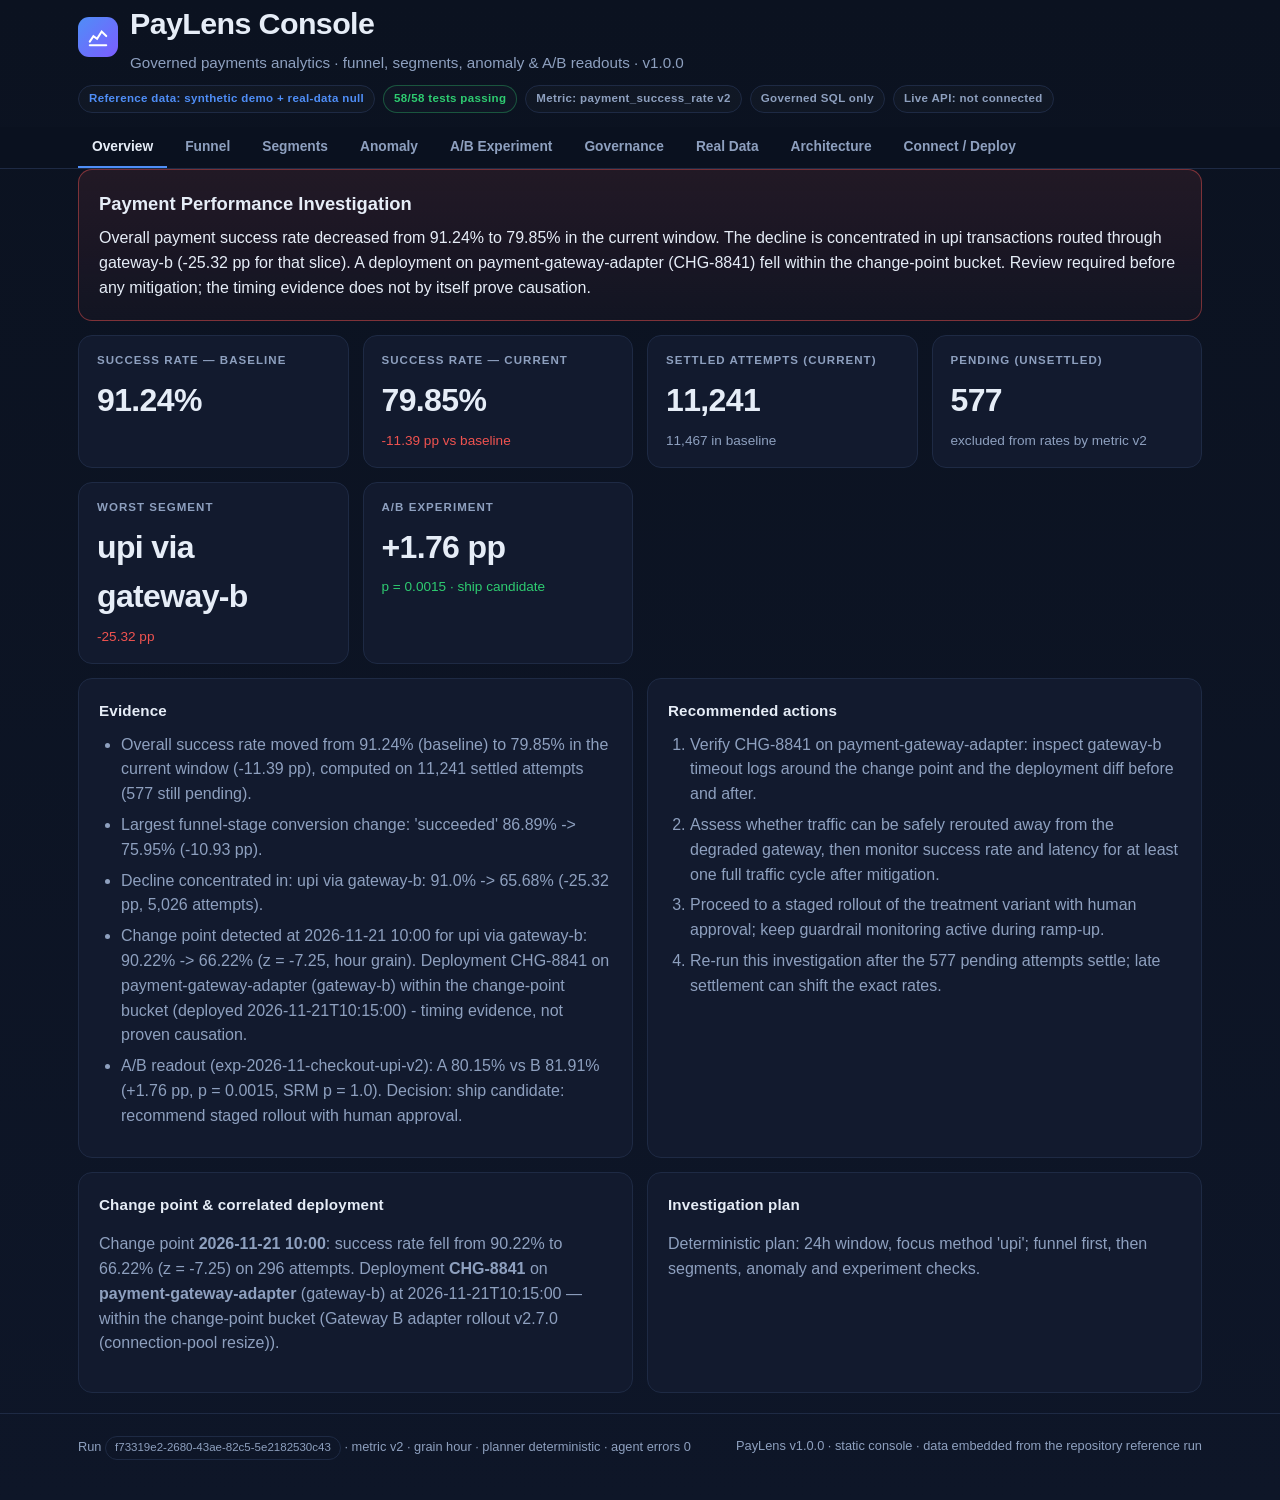
==== web/index.html @ b7f3d98b "Interactive web console (static, Vercel-ready) + deployment config - web/index.html: self-contained " ====
<!doctype html>
<html lang="en">
<head>
<meta charset="utf-8">
<meta name="viewport" content="width=device-width, initial-scale=1">
<title>PayLens — Payments Analytics &amp; Experimentation Console</title>
<meta name="description" content="PayLens: governed payments analytics, funnel/segment/anomaly diagnosis and A/B readouts.">
<style>
:root{
  --bg:#0b1220; --bg2:#0e1628; --card:#121a2e; --card2:#0f172a;
  --line:#1e2a44; --text:#e6edf7; --muted:#8ea0bf; --accent:#4f8ef7;
  --accent2:#7c5cff; --good:#2ecc71; --bad:#ef5350; --warn:#f0b429;
  --radius:14px; --maxw:1180px;
}
*{box-sizing:border-box}
html{scroll-behavior:smooth}
body{margin:0;background:linear-gradient(180deg,var(--bg) 0%,var(--bg2) 100%);
  color:var(--text);font-family:-apple-system,BlinkMacSystemFont,"Segoe UI",Roboto,Inter,Helvetica,Arial,sans-serif;
  font-size:clamp(14px,1.6vw,16px);line-height:1.55;-webkit-font-smoothing:antialiased}
.wrap{max-width:var(--maxw);margin:0 auto;padding:0 clamp(12px,3vw,28px)}
a{color:var(--accent);text-decoration:none}
a:hover{text-decoration:underline}
header{padding:clamp(18px,4vw,34px) 0 6px}
.brand{display:flex;align-items:center;gap:12px;flex-wrap:wrap}
.logo{width:40px;height:40px;border-radius:11px;background:linear-gradient(135deg,var(--accent),var(--accent2));
  display:flex;align-items:center;justify-content:center;flex:0 0 auto}
.logo svg{width:22px;height:22px}
h1{font-size:clamp(1.35rem,4.5vw,1.9rem);margin:0;letter-spacing:-.02em}
.sub{color:var(--muted);margin:4px 0 0;font-size:clamp(.8rem,2.6vw,.95rem)}
.chips{display:flex;gap:8px;flex-wrap:wrap;margin-top:10px}
.chip{font-size:.72rem;font-weight:600;letter-spacing:.03em;padding:4px 10px;border-radius:999px;
  border:1px solid var(--line);color:var(--muted);background:rgba(255,255,255,.02)}
.chip.ok{color:var(--good);border-color:rgba(46,204,113,.35)}
.chip.bad{color:var(--bad);border-color:rgba(239,83,80,.4)}
.chip.info{color:var(--accent)}
nav.tabs{position:sticky;top:0;z-index:20;background:rgba(11,18,32,.92);backdrop-filter:blur(8px);
  border-bottom:1px solid var(--line);margin-top:14px}
.tabs-inner{display:flex;gap:4px;overflow-x:auto;-webkit-overflow-scrolling:touch;scrollbar-width:none}
.tabs-inner::-webkit-scrollbar{display:none}
.tab{flex:0 0 auto;padding:12px 14px;font-size:.86rem;font-weight:600;color:var(--muted);
  background:none;border:0;border-bottom:2px solid transparent;cursor:pointer;white-space:nowrap}
.tab:hover{color:var(--text)}
.tab[aria-selected="true"]{color:var(--text);border-bottom-color:var(--accent)}
main{padding:clamp(16px,3vw,28px) 0 60px}
section[hidden]{display:none}
.grid{display:grid;gap:14px}
.g2{grid-template-columns:repeat(auto-fit,minmax(240px,1fr))}
.g3{grid-template-columns:repeat(auto-fit,minmax(260px,1fr))}
.card{background:var(--card);border:1px solid var(--line);border-radius:var(--radius);padding:clamp(14px,2.4vw,20px)}
.card h3{margin:0 0 10px;font-size:.95rem;letter-spacing:.01em}
.card p{color:var(--muted)}
.kpi{background:var(--card);border:1px solid var(--line);border-radius:var(--radius);padding:16px 18px}
.kpi .label{font-size:.72rem;text-transform:uppercase;letter-spacing:.09em;color:var(--muted);font-weight:700}
.kpi .value{font-size:clamp(1.5rem,5vw,2rem);font-weight:700;margin-top:6px;letter-spacing:-.02em}
.kpi .delta{font-size:.85rem;margin-top:4px}
.kpi .delta.down{color:var(--bad)} .kpi .delta.up{color:var(--good)} .kpi .delta.flat{color:var(--muted)}
.banner{border-radius:var(--radius);padding:clamp(14px,2.4vw,20px);border:1px solid rgba(239,83,80,.45);
  background:linear-gradient(180deg,rgba(239,83,80,.10),rgba(239,83,80,.03))}
.banner.ship{border-color:rgba(46,204,113,.45);background:linear-gradient(180deg,rgba(46,204,113,.10),rgba(46,204,113,.03))}
.banner h2{margin:0 0 8px;font-size:clamp(1rem,3vw,1.15rem)}
.banner p{margin:0;color:var(--text)}
table{width:100%;border-collapse:collapse;font-size:.86rem}
.table-scroll{overflow-x:auto;border:1px solid var(--line);border-radius:var(--radius)}
th{text-align:left;padding:10px 12px;color:var(--muted);font-size:.72rem;text-transform:uppercase;
  letter-spacing:.07em;border-bottom:1px solid var(--line);white-space:nowrap}
td{padding:10px 12px;border-bottom:1px solid var(--line);white-space:nowrap}
tr:last-child td{border-bottom:0}
td.num{font-variant-numeric:tabular-nums;text-align:right}
th.num{text-align:right}
.pos{color:var(--good);font-weight:600}.neg{color:var(--bad);font-weight:600}
.mut{color:var(--muted)}
ol,ul{margin:8px 0;padding-left:22px;color:var(--muted)}
li{margin:6px 0}
.bar-track{background:var(--card2);border-radius:6px;height:10px;position:relative;overflow:hidden;min-width:90px}
.bar-fill{position:absolute;inset:0 auto 0 0;border-radius:6px}
.seg-switch{display:flex;gap:6px;flex-wrap:wrap;margin-bottom:14px}
.seg-btn{padding:6px 12px;font-size:.8rem;font-weight:600;border-radius:999px;border:1px solid var(--line);
  background:var(--card2);color:var(--muted);cursor:pointer}
.seg-btn[aria-pressed="true"]{color:var(--text);border-color:var(--accent);background:rgba(79,142,247,.12)}
svg.chart{width:100%;height:auto;display:block}
.legend{display:flex;gap:16px;flex-wrap:wrap;margin-top:8px;color:var(--muted);font-size:.8rem}
.legend .dot{display:inline-block;width:10px;height:10px;border-radius:3px;margin-right:6px;vertical-align:-1px}
details{border:1px solid var(--line);border-radius:10px;padding:10px 14px;margin:8px 0;background:var(--card2)}
details summary{cursor:pointer;font-size:.85rem;font-weight:600;color:var(--accent)}
details pre{overflow-x:auto;font-size:.72rem;line-height:1.5;color:#9fb3d9;background:#0a1120;
  padding:10px;border-radius:8px;margin:8px 0 0}
.connect-row{display:flex;gap:8px;flex-wrap:wrap}
.connect-row input{flex:1 1 240px;min-width:0;background:var(--card2);border:1px solid var(--line);
  border-radius:10px;padding:10px 14px;color:var(--text);font-size:.9rem;font-family:ui-monospace,Menlo,Consolas,monospace}
.btn{display:inline-flex;align-items:center;gap:8px;padding:10px 18px;border-radius:10px;border:1px solid var(--accent);
  background:var(--accent);color:#fff;font-weight:700;font-size:.9rem;cursor:pointer}
.btn.ghost{background:transparent;color:var(--accent)}
.btn:hover{filter:brightness(1.1);text-decoration:none}
#api-out{margin-top:12px}
.code{font-family:ui-monospace,Menlo,Consolas,monospace;font-size:.78rem;background:#0a1120;color:#9fb3d9;
  padding:12px 14px;border-radius:10px;overflow-x:auto;border:1px solid var(--line)}
.arch-svg{width:100%;height:auto}
footer{border-top:1px solid var(--line);margin-top:20px;padding:22px 0 40px;color:var(--muted);font-size:.8rem}
footer .wrap{display:flex;gap:14px;flex-wrap:wrap;justify-content:space-between}
.pill{display:inline-block;padding:2px 9px;border-radius:999px;border:1px solid var(--line);font-size:.72rem}
@media (max-width:640px){td,th{padding:8px 9px}.kpi .value{font-size:1.45rem}}
:focus-visible{outline:2px solid var(--accent);outline-offset:2px}
</style>
</head>
<body>
<header class="wrap">
  <div class="brand">
    <div class="logo" aria-hidden="true"><svg viewBox="0 0 24 24" fill="none" stroke="#fff" stroke-width="2.2" stroke-linecap="round"><path d="M3 17l4-6 4 3 5-8 5 5"/><path d="M3 21h18"/></svg></div>
    <div>
      <h1>PayLens Console</h1>
      <p class="sub">Governed payments analytics · funnel, segments, anomaly &amp; A/B readouts · v1.0.0</p>
    </div>
  </div>
  <div class="chips">
    <span class="chip info" id="chip-data">Reference data: synthetic demo run</span>
    <span class="chip ok">58/58 tests passing</span>
    <span class="chip">Metric: payment_success_rate v2</span>
    <span class="chip">Governed SQL only</span>
    <span class="chip" id="chip-live">Live API: not connected</span>
  </div>
</header>

<nav class="tabs" aria-label="Sections">
  <div class="wrap tabs-inner" role="tablist">
    <button class="tab" role="tab" aria-selected="true" data-t="overview">Overview</button>
    <button class="tab" role="tab" aria-selected="false" data-t="funnel">Funnel</button>
    <button class="tab" role="tab" aria-selected="false" data-t="segments">Segments</button>
    <button class="tab" role="tab" aria-selected="false" data-t="anomaly">Anomaly</button>
    <button class="tab" role="tab" aria-selected="false" data-t="experiment">A/B Experiment</button>
    <button class="tab" role="tab" aria-selected="false" data-t="governance">Governance</button>
    <button class="tab" role="tab" aria-selected="false" data-t="realdata">Real Data</button>
    <button class="tab" role="tab" aria-selected="false" data-t="architecture">Architecture</button>
    <button class="tab" role="tab" aria-selected="false" data-t="connect">Connect / Deploy</button>
  </div>
</nav>

<main class="wrap">

<section id="s-overview" role="tabpanel">
  <div class="banner">
    <h2 id="ov-title"></h2>
    <p id="ov-finding"></p>
  </div>
  <div class="grid g3" style="margin-top:14px" id="ov-kpis"></div>
  <div class="grid g2" style="margin-top:14px">
    <div class="card">
      <h3>Evidence</h3>
      <ul id="ov-evidence"></ul>
    </div>
    <div class="card">
      <h3>Recommended actions</h3>
      <ol id="ov-actions"></ol>
    </div>
  </div>
  <div class="grid g2" style="margin-top:14px">
    <div class="card" id="ov-cp-card">
      <h3>Change point &amp; correlated deployment</h3>
      <p id="ov-cp"></p>
    </div>
    <div class="card">
      <h3>Investigation plan</h3>
      <p id="ov-plan"></p>
    </div>
  </div>
</section>

<section id="s-funnel" role="tabpanel" hidden>
  <div class="grid g3" id="fu-kpis"></div>
  <div class="card" style="margin-top:14px">
    <h3>Stage conversion — current window vs baseline</h3>
    <div id="fu-chart"></div>
    <div class="legend">
      <span><span class="dot" style="background:#4f8ef7"></span>Current window</span>
      <span><span class="dot" style="background:#31415f"></span>Baseline (same length, previous day)</span>
    </div>
  </div>
  <div class="card" style="margin-top:14px">
    <h3>Stage table</h3>
    <div class="table-scroll"><table id="fu-table"></table></div>
  </div>
</section>

<section id="s-segments" role="tabpanel" hidden>
  <div class="card">
    <h3>Success-rate decline by dimension</h3>
    <p class="mut" style="margin-top:0">Ranked by success deficit (attempt volume × rate drop). Switch dimension:</p>
    <div class="seg-switch" id="seg-switch" role="group" aria-label="Segment dimension"></div>
    <div class="table-scroll"><table id="seg-table"></table></div>
  </div>
  <div class="card" style="margin-top:14px">
    <h3 id="seg-chart-title">Rate comparison</h3>
    <div id="seg-chart"></div>
  </div>
</section>

<section id="s-anomaly" role="tabpanel" hidden>
  <div class="card">
    <h3>Hourly success rate — upi via gateway-b</h3>
    <div id="an-chart"></div>
    <div class="legend">
      <span><span class="dot" style="background:#4f8ef7"></span>Current</span>
      <span><span class="dot" style="background:#f0b429"></span>Same-hour baseline</span>
      <span><span class="dot" style="background:#ef5350"></span>Change point 10:00</span>
      <span><span class="dot" style="background:#7c5cff"></span>Deployment 10:15</span>
    </div>
  </div>
  <div class="grid g3" style="margin-top:14px" id="an-cards"></div>
  <div class="card" style="margin-top:14px">
    <h3>Interpretation</h3>
    <p id="an-interp"></p>
  </div>
</section>

<section id="s-experiment" role="tabpanel" hidden>
  <div class="banner ship">
    <h2>Decision: <span id="ex-decision"></span></h2>
    <p id="ex-reasons"></p>
  </div>
  <div class="grid g3" style="margin-top:14px" id="ex-kpis"></div>
  <div class="grid g2" style="margin-top:14px">
    <div class="card">
      <h3>Variant success rates</h3>
      <div id="ex-chart"></div>
    </div>
    <div class="card">
      <h3>Guardrails (A vs B)</h3>
      <div class="table-scroll"><table id="ex-guard"></table></div>
    </div>
  </div>
  <div class="card" style="margin-top:14px">
    <h3>Statistical detail</h3>
    <div class="table-scroll"><table id="ex-stats"></table></div>
  </div>
</section>

<section id="s-governance" role="tabpanel" hidden>
  <div class="grid g2">
    <div class="card">
      <h3>Governance contract</h3>
      <ul>
        <li><b>No free-form SQL</b> — agents execute versioned, reviewed templates only.</li>
        <li><b>Parameter binding everywhere</b> — every value is a bound parameter; identifiers come from a whitelist.</li>
        <li><b>Row caps &amp; truncation flags</b> — queries return bounded results; truncation is explicit.</li>
        <li><b>Full audit trail</b> — every executed query is logged with agent, template, row count and duration.</li>
        <li><b>Versioned metrics</b> — success_rate v2 excludes unsettled attempts and reports the pending share separately.</li>
        <li><b>Fail-closed contracts</b> — invalid events are dead-lettered, never silently coerced.</li>
        <li><b>Human approval</b> — decisions stop short of autonomous mitigation.</li>
      </ul>
    </div>
    <div class="card">
      <h3>Governed templates used in this run</h3>
      <ul id="gov-templates"></ul>
      <p class="mut" id="gov-note"></p>
    </div>
  </div>
  <div class="card" style="margin-top:14px">
    <h3>Query audit log — 18 governed queries (reference run)</h3>
    <div class="table-scroll"><table id="gov-audit"></table></div>
  </div>
  <div class="card" style="margin-top:14px">
    <h3>Example governed SQL (funnel_counts template)</h3>
    <details><summary>Show template source</summary><pre id="gov-sql"></pre></details>
  </div>
</section>

<section id="s-realdata" role="tabpanel" hidden>
  <div class="card">
    <h3>Finding — real data, honest null</h3>
    <p id="rd-finding" style="color:var(--text)"></p>
  </div>
  <div class="grid g2" style="margin-top:14px">
    <div class="card"><h3>Evidence</h3><ul id="rd-evidence"></ul></div>
    <div class="card"><h3>Next steps</h3><ul id="rd-actions"></ul></div>
  </div>
  <div class="grid g3" style="margin-top:14px" id="rd-kpis"></div>
  <div class="grid g2" style="margin-top:14px">
    <div class="card"><h3>Sources</h3><p id="rd-src"></p></div>
    <div class="card"><h3>Why this matters</h3><p>Real sources arrive with different vocabularies (Olist payment types like <i>boleto</i>, <i>not_defined</i>), their own edge cases (missing payments, approval-before-purchase clock skew, split payments, canceled orders) and fail-closed checksum verification. The governed layer accepts them without schema drift — the same templates and agents run unchanged.</p></div>
  </div>
</section>

<section id="s-architecture" role="tabpanel" hidden>
  <div class="card">
    <h3>System architecture</h3>
    <div id="arch-diagram"></div>
  </div>
  <div class="grid g2" style="margin-top:14px">
    <div class="card">
      <h3>Agent workflow (LangGraph)</h3>
      <div id="arch-flow"></div>
    </div>
    <div class="card">
      <h3>Layer map</h3>
      <ul>
        <li><b>Producers</b> — synthetic generator (20k attempts/day, seeded hazards) or real adapters (Olist, Upworthy).</li>
        <li><b>Transport</b> — in-memory bus for the demo, Kafka for production; identical consumer contract.</li>
        <li><b>Ingest</b> — dedup, reorder-safe stage derivation, delayed outcomes, dead-lettering.</li>
        <li><b>Store</b> — SQLAlchemy 2.0 on SQLite (demo) / PostgreSQL (Docker), WAL tuned.</li>
        <li><b>Governed SQL</b> — template-only, parameterized, row-capped, fully audited.</li>
        <li><b>Agents</b> — LangGraph supervisor routes funnel → segments → anomaly → experiment with retry budgets.</li>
        <li><b>Hybrid LLM</b> — advisory planning and number-pinned narration; deterministic fallback needs no API key.</li>
        <li><b>Surfaces</b> — FastAPI + dashboard, CLI, this static console.</li>
      </ul>
    </div>
  </div>
</section>

<section id="s-connect" role="tabpanel" hidden>
  <div class="card">
    <h3>Connect to a live PayLens API</h3>
    <p class="mut" style="margin-top:0">This console ships with the repository's reference run embedded, so it works as a pure static site on Vercel. To browse fresh data, run the backend locally (or in Docker) and point the console at it:</p>
    <div class="code">git clone https://github.com/deepak2233/PayLens.git && cd PayLens
pip install -r requirements.txt
uvicorn paylens.api.main:app --port 8000          # or: python cli.py demo && python cli.py serve</div>
    <div class="connect-row" style="margin-top:14px">
      <input id="api-url" type="url" placeholder="http://localhost:8000" aria-label="API base URL">
      <button class="btn" id="api-go">Connect</button>
    </div>
    <div id="api-out"></div>
  </div>
  <div class="grid g2" style="margin-top:14px">
    <div class="card">
      <h3>Deploy this console to Vercel</h3>
      <p class="mut" style="margin-top:0">The repo includes <span class="pill">vercel.json</span> — zero configuration, static output from <span class="pill">web/</span>.</p>
      <a class="btn" href="https://vercel.com/new/clone?repository-url=https%3A%2F%2Fgithub.com%2Fdeepak2233%2FPayLens">Deploy with Vercel</a>
      <p class="mut" style="margin-top:12px">CLI alternative:</p>
      <div class="code">npm i -g vercel
vercel            # from the repo root</div>
    </div>
    <div class="card">
      <h3>API surface (when running the backend)</h3>
      <div class="table-scroll"><table>
        <tr><th>Endpoint</th><th>Purpose</th></tr>
        <tr><td class="code">GET /api/health</td><td>liveness, data horizon</td></tr>
        <tr><td class="code">POST /api/investigations</td><td>run the full agent investigation</td></tr>
        <tr><td class="code">GET /api/investigations/{id}</td><td>full report incl. provenance</td></tr>
        <tr><td class="code">GET /api/metrics/success-rate</td><td>versioned metric, groupable</td></tr>
        <tr><td class="code">GET /api/experiments/{id}/readout</td><td>statistical readout</td></tr>
        <tr><td class="code">GET /api/audit/queries</td><td>governed-query audit log</td></tr>
      </table></div>
    </div>
  </div>
</section>

</main>

<footer>
  <div class="wrap">
    <div id="ft-prov"></div>
    <div>PayLens v1.0.0 · static console · data embedded from the repository reference run</div>
  </div>
</footer>

<script>
const DATA = {"demo": {"title": "Payment Performance Investigation", "finding": "Overall payment success rate decreased from 91.24% to 79.85% in the current window. The decline is concentrated in upi transactions routed through gateway-b (-25.32 pp for that slice). A deployment on payment-gateway-adapter (CHG-8841) fell within the change-point bucket. Review required before any mitigation; the timing evidence does not by itself prove causation.", "evidence": ["Overall success rate moved from 91.24% (baseline) to 79.85% in the current window (-11.39 pp), computed on 11,241 settled attempts (577 still pending).", "Largest funnel-stage conversion change: 'succeeded' 86.89% -> 75.95% (-10.93 pp).", "Decline concentrated in: upi via gateway-b: 91.0% -> 65.68% (-25.32 pp, 5,026 attempts).", "Change point detected at 2026-11-21 10:00 for upi via gateway-b: 90.22% -> 66.22% (z = -7.25, hour grain). Deployment CHG-8841 on payment-gateway-adapter (gateway-b) within the change-point bucket (deployed 2026-11-21T10:15:00) - timing evidence, not proven causation.", "A/B readout (exp-2026-11-checkout-upi-v2): A 80.15% vs B 81.91% (+1.76 pp, p = 0.0015, SRM p = 1.0). Decision: ship candidate: recommend staged rollout with human approval."], "affected_segments": [{"method": "upi", "gateway": "gateway-b", "success_rate_current": 65.68, "success_rate_baseline": 91.0, "delta_pp": -25.32, "attempts_current": 5275, "settled_current": 5026, "pending_current": 249, "success_deficit": 1272.6}], "recommended_actions": ["Verify CHG-8841 on payment-gateway-adapter: inspect gateway-b timeout logs around the change point and the deployment diff before and after.", "Assess whether traffic can be safely rerouted away from the degraded gateway, then monitor success rate and latency for at least one full traffic cycle after mitigation.", "Proceed to a staged rollout of the treatment variant with human approval; keep guardrail monitoring active during ramp-up.", "Re-run this investigation after the 577 pending attempts settle; late settlement can shift the exact rates."], "funnel": {"window": {"start": "2026-11-21T01:00:00+00:00", "end": "2026-11-22T01:00:00+00:00"}, "baseline": {"start": "2026-11-20T01:00:00+00:00", "end": "2026-11-21T01:00:00+00:00"}, "stages": [{"stage": "started", "current": 11818, "baseline": 12041, "conversion_current": 100.0, "conversion_baseline": 100.0, "delta_pp": 0.0}, {"stage": "method_selected", "current": 11471, "baseline": 11709, "conversion_current": 97.06, "conversion_baseline": 97.24, "delta_pp": -0.18}, {"stage": "initiated", "current": 11241, "baseline": 11467, "conversion_current": 95.12, "conversion_baseline": 95.23, "delta_pp": -0.12}, {"stage": "succeeded", "current": 8976, "baseline": 10462, "conversion_current": 75.95, "conversion_baseline": 86.89, "delta_pp": -10.93}], "overall": {"success_rate_current": 79.85, "success_rate_baseline": 91.24, "delta_pp": -11.39, "settled_current": 11241, "settled_baseline": 11467, "pending_current": 577}}, "segments": {"method": [{"value": "upi", "success_rate_current": 79.85, "success_rate_baseline": 91.24, "delta_pp": -11.39, "attempts_current": 11241, "success_deficit": 1280.3}], "gateway": [{"value": "gateway-b", "success_rate_current": 65.68, "success_rate_baseline": 91.0, "delta_pp": -25.32, "attempts_current": 5026, "success_deficit": 1272.6}, {"value": "gateway-a", "success_rate_current": 91.31, "success_rate_baseline": 91.42, "delta_pp": -0.11, "attempts_current": 6215, "success_deficit": 6.8}], "bank": [{"value": "HDFC", "success_rate_current": 79.14, "success_rate_baseline": 90.49, "delta_pp": -11.35, "attempts_current": 3390, "success_deficit": 384.8}, {"value": "ICICI", "success_rate_current": 80.32, "success_rate_baseline": 92.05, "delta_pp": -11.73, "attempts_current": 2866, "success_deficit": 336.2}, {"value": "SBI", "success_rate_current": 80.26, "success_rate_baseline": 90.94, "delta_pp": -10.68, "attempts_current": 2745, "success_deficit": 293.2}, {"value": "Axis", "success_rate_current": 80.3, "success_rate_baseline": 91.92, "delta_pp": -11.62, "attempts_current": 1340, "success_deficit": 155.7}, {"value": "Kotak", "success_rate_current": 79.11, "success_rate_baseline": 91.31, "delta_pp": -12.2, "attempts_current": 900, "success_deficit": 109.8}], "app_version": [{"value": "3.2.0", "success_rate_current": 79.48, "success_rate_baseline": 91.38, "delta_pp": -11.9, "attempts_current": 9589, "success_deficit": 1141.1}, {"value": "3.1.0", "success_rate_current": 82.29, "success_rate_baseline": 90.4, "delta_pp": -8.11, "attempts_current": 1107, "success_deficit": 89.8}, {"value": "3.3.0-beta", "success_rate_current": 81.47, "success_rate_baseline": 90.4, "delta_pp": -8.93, "attempts_current": 545, "success_deficit": 48.7}], "geo": [{"value": "IN-MH", "success_rate_current": 79.74, "success_rate_baseline": 90.95, "delta_pp": -11.21, "attempts_current": 3425, "success_deficit": 383.9}, {"value": "IN-KA", "success_rate_current": 80.66, "success_rate_baseline": 91.41, "delta_pp": -10.75, "attempts_current": 2787, "success_deficit": 299.6}, {"value": "IN-DL", "success_rate_current": 79.64, "success_rate_baseline": 91.32, "delta_pp": -11.68, "attempts_current": 2269, "success_deficit": 265.0}, {"value": "IN-TN", "success_rate_current": 79.64, "success_rate_baseline": 91.13, "delta_pp": -11.49, "attempts_current": 1655, "success_deficit": 190.2}, {"value": "IN-WB", "success_rate_current": 78.91, "success_rate_baseline": 91.67, "delta_pp": -12.76, "attempts_current": 1105, "success_deficit": 141.0}], "customer_tier": [{"value": "retail", "success_rate_current": 80.21, "success_rate_baseline": 91.2, "delta_pp": -10.99, "attempts_current": 8980, "success_deficit": 986.9}, {"value": "premium", "success_rate_current": 79.02, "success_rate_baseline": 91.06, "delta_pp": -12.04, "attempts_current": 1687, "success_deficit": 203.1}, {"value": "vip", "success_rate_current": 76.66, "success_rate_baseline": 92.27, "delta_pp": -15.61, "attempts_current": 574, "success_deficit": 89.6}]}, "anomaly": {"grain": "hour", "segment": {"method": "upi", "gateway": "gateway-b"}, "hourly_series": [{"hour": "01:00", "date": "2026-11-21", "success_rate": 95.83, "baseline_same_hour": 92.86, "delta_pp": 2.98, "z": 0.67, "attempts": 48}, {"hour": "02:00", "date": "2026-11-21", "success_rate": 92.86, "baseline_same_hour": 92.31, "delta_pp": 0.55, "z": 0.09, "attempts": 42}, {"hour": "03:00", "date": "2026-11-21", "success_rate": 95.0, "baseline_same_hour": 95.83, "delta_pp": -0.83, "z": -0.19, "attempts": 40}, {"hour": "04:00", "date": "2026-11-21", "success_rate": 92.54, "baseline_same_hour": 87.93, "delta_pp": 4.61, "z": 0.87, "attempts": 67}, {"hour": "05:00", "date": "2026-11-21", "success_rate": 93.33, "baseline_same_hour": 90.2, "delta_pp": 3.14, "z": 0.78, "attempts": 90}, {"hour": "06:00", "date": "2026-11-21", "success_rate": 91.1, "baseline_same_hour": 85.71, "delta_pp": 5.38, "z": 1.38, "attempts": 146}, {"hour": "07:00", "date": "2026-11-21", "success_rate": 92.38, "baseline_same_hour": 92.48, "delta_pp": -0.1, "z": -0.04, "attempts": 210}, {"hour": "08:00", "date": "2026-11-21", "success_rate": 91.29, "baseline_same_hour": 91.67, "delta_pp": -0.38, "z": -0.16, "attempts": 287}, {"hour": "09:00", "date": "2026-11-21", "success_rate": 88.99, "baseline_same_hour": 93.63, "delta_pp": -4.64, "z": -2.08, "attempts": 327}, {"hour": "10:00", "date": "2026-11-21", "success_rate": 66.22, "baseline_same_hour": 90.22, "delta_pp": -24.0, "z": -7.25, "attempts": 296}, {"hour": "11:00", "date": "2026-11-21", "success_rate": 61.21, "baseline_same_hour": 89.0, "delta_pp": -27.79, "z": -7.79, "attempts": 281}, {"hour": "12:00", "date": "2026-11-21", "success_rate": 57.65, "baseline_same_hour": 90.85, "delta_pp": -33.19, "z": -9.27, "attempts": 307}, {"hour": "13:00", "date": "2026-11-21", "success_rate": 55.98, "baseline_same_hour": 89.72, "delta_pp": -33.73, "z": -8.89, "attempts": 259}, {"hour": "14:00", "date": "2026-11-21", "success_rate": 51.93, "baseline_same_hour": 92.57, "delta_pp": -40.64, "z": -10.61, "attempts": 285}, {"hour": "15:00", "date": "2026-11-21", "success_rate": 56.47, "baseline_same_hour": 93.99, "delta_pp": -37.52, "z": -9.58, "attempts": 278}, {"hour": "16:00", "date": "2026-11-21", "success_rate": 57.04, "baseline_same_hour": 91.92, "delta_pp": -34.89, "z": -9.17, "attempts": 270}, {"hour": "17:00", "date": "2026-11-21", "success_rate": 51.39, "baseline_same_hour": 91.56, "delta_pp": -40.17, "z": -11.27, "attempts": 323}, {"hour": "18:00", "date": "2026-11-21", "success_rate": 53.59, "baseline_same_hour": 89.71, "delta_pp": -36.12, "z": -11.08, "attempts": 390}, {"hour": "19:00", "date": "2026-11-21", "success_rate": 55.66, "baseline_same_hour": 91.35, "delta_pp": -35.7, "z": -10.56, "attempts": 327}, {"hour": "20:00", "date": "2026-11-21", "success_rate": 62.98, "baseline_same_hour": 92.7, "delta_pp": -29.72, "z": -8.43, "attempts": 289}, {"hour": "21:00", "date": "2026-11-21", "success_rate": 59.91, "baseline_same_hour": 88.18, "delta_pp": -28.27, "z": -6.59, "attempts": 222}, {"hour": "22:00", "date": "2026-11-21", "success_rate": 58.21, "baseline_same_hour": 85.71, "delta_pp": -27.51, "z": -5.31, "attempts": 134}, {"hour": "23:00", "date": "2026-11-21", "success_rate": 49.07, "baseline_same_hour": 94.96, "delta_pp": -45.88, "z": -7.79, "attempts": 108}], "change_point": {"hour": "10:00", "date": "2026-11-21", "success_rate": 66.22, "baseline_same_hour": 90.22, "delta_pp": -24.0, "z": -7.25, "attempts": 296, "label": "2026-11-21 10:00"}, "rate_context": {"mean_before_change_point": 92.59, "mean_after_change_point": 56.95}, "correlated_deployment": {"change_id": "CHG-8841", "service": "payment-gateway-adapter", "gateway": "gateway-b", "deployed_at": "2026-11-21T10:15:00", "note": "Gateway B adapter rollout v2.7.0 (connection-pool resize)", "lead_time_minutes": -15, "relation": "within the change-point bucket"}, "interpretation": "Timing evidence only: the metric change point follows the listed deployment; causality must be confirmed by engineers in gateway logs before any rerouting or rollback decision."}, "experiment": {"experiment_id": "exp-2026-11-checkout-upi-v2", "assignments": {"A": 10000, "B": 10000}, "srm": {"ok": true, "chi2": 0.0, "p_value": 1.0, "degrees_of_freedom": 1}, "control": {"variant": "A", "attempts": 10000, "succeeded": 8015, "success_rate": 80.15}, "treatment": {"variant": "B", "attempts": 10000, "succeeded": 8191, "success_rate": 81.91}, "effect": {"delta_pp": 1.76, "relative_uplift_pct": 2.2, "z": 3.174, "p_value": "0.0015", "significant": true, "mde_pp": 1.58}, "guardrails": [{"variant": "A", "latency_p50_ms": 1348.0, "latency_p95_ms": 1780.0, "timeout_rate": 0.0, "dup_charge_rate": 0.0, "refund_rate": 0.0027}, {"variant": "B", "latency_p50_ms": 1149.0, "latency_p95_ms": 1579.0, "timeout_rate": 0.0, "dup_charge_rate": 0.0002, "refund_rate": 0.0022}], "guardrail_checks": [{"name": "latency_p95_ms", "control": 1780.0, "treatment": 1579.0, "threshold": 0.1, "unit": "ms", "ok": true}, {"name": "timeout_rate", "control": 0.0, "treatment": 0.0, "threshold": 0.1, "unit": "ratio", "ok": true}, {"name": "dup_charge_rate", "control": 0.0, "treatment": 0.0002, "threshold": 0.1, "unit": "ratio", "ok": true}, {"name": "refund_rate", "control": 0.0027, "treatment": 0.0022, "threshold": 0.1, "unit": "ratio", "ok": true}], "decision": "ship candidate: recommend staged rollout with human approval", "decision_reasons": ["assignment integrity, significance and all guardrails passed"]}, "provenance": {"run_id": "f73319e2-2680-43ae-82c5-5e2182530c43", "metric_version": 2, "grain": "hour", "planner": "deterministic", "plan_rationale": "Deterministic plan: 24h window, focus method 'upi'; funnel first, then segments, anomaly and experiment checks.", "audit": [{"agent": "funnel", "template": "funnel_counts", "rows": 1, "duration_ms": 26, "sql": "SELECT\n            COUNT(*)                                                              AS started,\n            SUM(CASE WHEN method_selected_at IS NOT NULL THEN 1 ELSE 0 END)        AS method_selected,\n            SUM(CASE WHEN initiated_at      IS NOT NULL THEN 1 ELSE 0 END)        AS initiated,\n            SUM(CASE WHEN settled           THEN 1 ELSE 0 END)                    AS settled,\n            SUM(CASE WHEN status = 'succeeded' THEN 1 ELSE 0 END)                  AS succeeded,\n            SUM(CASE WHEN settled AND status <> 'succeeded' THEN 1 ELSE 0 END)     AS failed\n        FROM pay"}, {"agent": "funnel", "template": "funnel_counts", "rows": 1, "duration_ms": 24, "sql": "SELECT\n            COUNT(*)                                                              AS started,\n            SUM(CASE WHEN method_selected_at IS NOT NULL THEN 1 ELSE 0 END)        AS method_selected,\n            SUM(CASE WHEN initiated_at      IS NOT NULL THEN 1 ELSE 0 END)        AS initiated,\n            SUM(CASE WHEN settled           THEN 1 ELSE 0 END)                    AS settled,\n            SUM(CASE WHEN status = 'succeeded' THEN 1 ELSE 0 END)                  AS succeeded,\n            SUM(CASE WHEN settled AND status <> 'succeeded' THEN 1 ELSE 0 END)     AS failed\n        FROM pay"}, {"agent": "segment", "template": "success_rate_by_dimension", "rows": 1, "duration_ms": 77, "sql": "SELECT method                                                               AS dim_value,\n               SUM(CASE WHEN in_current AND settled AND status='succeeded' THEN 1 ELSE 0 END) AS cur_succeeded,\n               SUM(CASE WHEN in_current AND settled THEN 1 ELSE 0 END)                        AS cur_settled,\n               SUM(CASE WHEN in_baseline AND settled AND status='succeeded' THEN 1 ELSE 0 END) AS base_succeeded,\n               SUM(CASE WHEN in_baseline AND settled THEN 1 ELSE 0 END)                       AS base_settled\n        FROM (\n            SELECT method,\n                   sta"}, {"agent": "segment", "template": "success_rate_by_dimension", "rows": 2, "duration_ms": 81, "sql": "SELECT gateway                                                               AS dim_value,\n               SUM(CASE WHEN in_current AND settled AND status='succeeded' THEN 1 ELSE 0 END) AS cur_succeeded,\n               SUM(CASE WHEN in_current AND settled THEN 1 ELSE 0 END)                        AS cur_settled,\n               SUM(CASE WHEN in_baseline AND settled AND status='succeeded' THEN 1 ELSE 0 END) AS base_succeeded,\n               SUM(CASE WHEN in_baseline AND settled THEN 1 ELSE 0 END)                       AS base_settled\n        FROM (\n            SELECT gateway,\n                   s"}, {"agent": "segment", "template": "success_rate_by_dimension", "rows": 5, "duration_ms": 78, "sql": "SELECT bank                                                               AS dim_value,\n               SUM(CASE WHEN in_current AND settled AND status='succeeded' THEN 1 ELSE 0 END) AS cur_succeeded,\n               SUM(CASE WHEN in_current AND settled THEN 1 ELSE 0 END)                        AS cur_settled,\n               SUM(CASE WHEN in_baseline AND settled AND status='succeeded' THEN 1 ELSE 0 END) AS base_succeeded,\n               SUM(CASE WHEN in_baseline AND settled THEN 1 ELSE 0 END)                       AS base_settled\n        FROM (\n            SELECT bank,\n                   started"}, {"agent": "segment", "template": "success_rate_by_dimension", "rows": 3, "duration_ms": 78, "sql": "SELECT app_version                                                               AS dim_value,\n               SUM(CASE WHEN in_current AND settled AND status='succeeded' THEN 1 ELSE 0 END) AS cur_succeeded,\n               SUM(CASE WHEN in_current AND settled THEN 1 ELSE 0 END)                        AS cur_settled,\n               SUM(CASE WHEN in_baseline AND settled AND status='succeeded' THEN 1 ELSE 0 END) AS base_succeeded,\n               SUM(CASE WHEN in_baseline AND settled THEN 1 ELSE 0 END)                       AS base_settled\n        FROM (\n            SELECT app_version,\n            "}, {"agent": "segment", "template": "success_rate_by_dimension", "rows": 5, "duration_ms": 79, "sql": "SELECT geo                                                               AS dim_value,\n               SUM(CASE WHEN in_current AND settled AND status='succeeded' THEN 1 ELSE 0 END) AS cur_succeeded,\n               SUM(CASE WHEN in_current AND settled THEN 1 ELSE 0 END)                        AS cur_settled,\n               SUM(CASE WHEN in_baseline AND settled AND status='succeeded' THEN 1 ELSE 0 END) AS base_succeeded,\n               SUM(CASE WHEN in_baseline AND settled THEN 1 ELSE 0 END)                       AS base_settled\n        FROM (\n            SELECT geo,\n                   started_a"}, {"agent": "segment", "template": "success_rate_by_dimension", "rows": 3, "duration_ms": 78, "sql": "SELECT customer_tier                                                               AS dim_value,\n               SUM(CASE WHEN in_current AND settled AND status='succeeded' THEN 1 ELSE 0 END) AS cur_succeeded,\n               SUM(CASE WHEN in_current AND settled THEN 1 ELSE 0 END)                        AS cur_settled,\n               SUM(CASE WHEN in_baseline AND settled AND status='succeeded' THEN 1 ELSE 0 END) AS base_succeeded,\n               SUM(CASE WHEN in_baseline AND settled THEN 1 ELSE 0 END)                       AS base_settled\n        FROM (\n            SELECT customer_tier,\n        "}, {"agent": "segment", "template": "segment_profile", "rows": 2, "duration_ms": 27, "sql": "SELECT method, gateway,\n               SUM(CASE WHEN settled AND status='succeeded' THEN 1 ELSE 0 END) AS succeeded,\n               SUM(CASE WHEN settled THEN 1 ELSE 0 END)                        AS settled,\n               SUM(CASE WHEN settled THEN 0 ELSE 1 END)                        AS pending,\n               COUNT(*)                                                        AS attempts\n        FROM payment_attempts\n        WHERE started_at >= :window_start AND started_at < :window_end\n              AND (:method IS NULL OR method = :method)\n              AND (:gateway IS NULL OR gateway = :gat"}, {"agent": "segment", "template": "segment_profile", "rows": 2, "duration_ms": 28, "sql": "SELECT method, gateway,\n               SUM(CASE WHEN settled AND status='succeeded' THEN 1 ELSE 0 END) AS succeeded,\n               SUM(CASE WHEN settled THEN 1 ELSE 0 END)                        AS settled,\n               SUM(CASE WHEN settled THEN 0 ELSE 1 END)                        AS pending,\n               COUNT(*)                                                        AS attempts\n        FROM payment_attempts\n        WHERE started_at >= :window_start AND started_at < :window_end\n              AND (:method IS NULL OR method = :method)\n              AND (:gateway IS NULL OR gateway = :gat"}, {"agent": "anomaly", "template": "hourly_success_rate", "rows": 47, "duration_ms": 22, "sql": "SELECT\n            CAST(strftime('%Y-%m-%dT%H', started_at) AS TEXT)                                          AS hour_bucket,\n            SUM(CASE WHEN status='succeeded' THEN 1 ELSE 0 END)                  AS succeeded,\n            COUNT(*)                                                             AS settled,\n            SUM(CASE WHEN status='succeeded' THEN 1 ELSE 0 END) * 1.0 / NULLIF(COUNT(*),0) AS success_rate\n        FROM payment_attempts\n        WHERE settled\n          AND started_at >= :window_start AND started_at < :window_end\n          AND method = :method\n          AND (:gateway I"}, {"agent": "anomaly", "template": "deployments_in_window", "rows": 3, "duration_ms": 0, "sql": "SELECT change_id, service, gateway, deployed_at, note\n        FROM deployments\n        WHERE deployed_at >= :baseline_start AND deployed_at < :window_end\n        ORDER BY deployed_at"}, {"agent": "experiment", "template": "list_experiments", "rows": 1, "duration_ms": 1, "sql": "SELECT DISTINCT experiment_id\n        FROM experiment_assignments\n        ORDER BY experiment_id\n        LIMIT 5"}, {"agent": "experiment", "template": "experiment_assignments", "rows": 2, "duration_ms": 4, "sql": "SELECT variant, COUNT(*) AS assigned\n        FROM experiment_assignments\n        WHERE experiment_id = :experiment_id\n        GROUP BY variant"}, {"agent": "experiment", "template": "experiment_outcomes", "rows": 2, "duration_ms": 13, "sql": "SELECT a.variant,\n               COUNT(*)                                                       AS attempts,\n               SUM(CASE WHEN a.status='succeeded' THEN 1 ELSE 0 END)           AS succeeded,\n               SUM(CASE WHEN a.status='succeeded' THEN 1 ELSE 0 END) * 1.0\n                   / NULLIF(COUNT(*), 0)                                       AS success_rate\n        FROM payment_attempts a\n        WHERE a.experiment_id = :experiment_id\n              AND a.settled\n              AND (:window_start IS NULL OR a.started_at >= :window_start)\n              AND (:window_end IS NULL OR a.st"}, {"agent": "experiment", "template": "experiment_guardrails", "rows": 2, "duration_ms": 14, "sql": "SELECT\n            a.variant,\n            COUNT(*)                                                        AS attempts,\n            SUM(CASE WHEN a.error_code='GATEWAY_TIMEOUT' THEN 1 ELSE 0 END) * 1.0 / NULLIF(COUNT(*),0) AS timeout_rate,\n            SUM(CASE WHEN a.is_duplicate_charge THEN 1 ELSE 0 END) * 1.0 / NULLIF(COUNT(*),0)          AS dup_charge_rate\n        FROM payment_attempts a\n        WHERE a.experiment_id = :experiment_id\n              AND a.settled\n              AND (:window_start IS NULL OR a.started_at >= :window_start)\n              AND (:window_end IS NULL OR a.started_at < "}, {"agent": "experiment", "template": "experiment_refunds", "rows": 2, "duration_ms": 0, "sql": "SELECT a.variant, COUNT(e.event_id) AS refunds\n        FROM payment_events e\n        JOIN payment_attempts a ON a.attempt_id = e.attempt_id\n        WHERE e.event_type = 'refund_issued'\n              AND a.experiment_id = :experiment_id\n              AND (:window_start IS NULL OR a.started_at >= :window_start)\n              AND (:window_end IS NULL OR a.started_at < :window_end)\n        GROUP BY a.variant"}, {"agent": "experiment", "template": "experiment_latency", "rows": 20000, "duration_ms": 19, "sql": "SELECT a.variant, a.latency_ms\n        FROM payment_attempts a\n        WHERE a.experiment_id = :experiment_id\n              AND a.latency_ms IS NOT NULL\n              AND (:window_start IS NULL OR a.started_at >= :window_start)\n              AND (:window_end IS NULL OR a.started_at < :window_end)"}], "agent_errors": []}}, "real": {"finding": "Overall payment success rate decreased from 99.0% to 96.92% in the current window. The drop is not concentrated in any segment above the configured volume and delta thresholds; treat it as platform-wide pending verification. Review required before any mitigation; the timing evidence does not by itself prove causation.", "evidence": ["Overall success rate moved from 99.0% (baseline) to 96.92% in the current window (-2.08 pp), computed on 1,494 settled attempts (6 still pending).", "Largest funnel-stage conversion change: 'initiated' 99.79% -> 97.07% (-2.72 pp).", "Real aggregate A/B readouts (Upworthy Research Archive (CC BY 4.0), arm units are the source's own impressions): upworthy-51f02df82c37bc6447007d0d: control 2.06% vs treatment 8.0% (+5.94 pp, p = 3e-16, SRM p = 0.001) -> ship candidate: recommend staged rollout with human approval | upworthy-5419ed6f3088cfcf1f0000c0: control 10.94% vs treatment 5.52% (-5.42 pp, p = 4e-16, SRM p = 0.4435) -> hold: treatment significantly worse than control | upworthy-5143607b220cb8000200091c: control 2.3% vs treatment 7.08% (+4.78 pp, p = 3e-16, SRM p = 0.0382) -> ship candidate: recommend staged rollout with human approval."], "recommended_actions": ["Re-run this investigation after the 6 pending attempts settle; late settlement can shift the exact rates."], "funnel_overall": {"success_rate_current": 96.92, "success_rate_baseline": 99.0, "delta_pp": -2.08, "settled_current": 1494, "settled_baseline": 13459, "pending_current": 6}, "funnel_window": {"start": "2018-08-18T21:00:00+00:00", "end": "2018-10-17T21:00:00+00:00"}, "data_source": "olist (real orders) + upworthy (real A/B archive)", "grain": "day", "planner": "config-driven", "data_provenance": {"olist": {"source": "Olist adapter: real marketplace orders -> PayLens canonical event stream", "verification": {"source": "olist", "title": "Olist Brazilian E-commerce Public Dataset (real marketplace data)", "license": "CC BY-NC-SA 4.0 (attribution + non-commercial + share-alike)", "files": [{"file": "olist_orders_dataset.csv", "sha256": "8df58ef3d2d7e9944010f7beecd9b75367f5588ec6e3c91cec19ae3345ef9ecf", "rows": 99441}, {"file": "olist_order_payments_dataset.csv", "sha256": "4f713964f2815dbbaa40b9488268c55aac3627bfce5aa96cf58d1f3616de3cc0", "rows": 103886}, {"file": "olist_customers_dataset.csv", "sha256": "983a422239e1712ded753b3bf9ecf47dc73f144d306029dcfa99e70a226883d2", "rows": 99441}]}, "validation": [{"file": "olist_orders_dataset.csv", "rows_read": 99441, "accepted": 99441, "rejected": 0, "reject_reasons": {}, "dead_letter_sample": []}, {"file": "olist_order_payments_dataset.csv", "rows_read": 103886, "accepted": 103886, "rejected": 0, "reject_reasons": {}, "dead_letter_sample": []}, {"file": "olist_customers_dataset.csv", "rows_read": 99441, "accepted": 99441, "rejected": 0, "reject_reasons": {}, "dead_letter_sample": []}], "mapping": {"attempt": "olist order_id", "amount": "sum(order payments) in centavos, currency BRL", "method": "primary payment_type (lowest payment_sequential)", "second_dimension": "customer_state (presented as region)", "terminal": "delivered=succeeded; canceled/unavailable=failed at last observed event; other statuses pending (censoring-safe)", "timezone": "source BRT (UTC-3) -> store UTC"}, "stats": {"orders": 99441, "events_received": 495156, "events_ingested": 495156, "duplicates": 0, "invalid": 0, "attempts_upserted": 99441, "assignments": 0, "assignments_backfilled": 0, "duration_ms": 110598}}, "upworthy": {"summary": {"source": "Upworthy Research Archive (CC BY 4.0)", "packages": 22666, "tests_total": 4873, "tests_evaluated": 4873, "tests_srm_ok_significant": 1488, "tests_srm_failures": 747}}}}};

/* ---------- helpers ---------- */
const $ = s => document.querySelector(s);
const el = (t, c, h) => { const n = document.createElement(t); if (c) n.className = c; if (h !== undefined) n.innerHTML = h; return n; };
const fmt = n => n === null || n === undefined ? "—" : Number(n).toLocaleString("en-US");
const pct = n => n === null || n === undefined ? "—" : Number(n).toFixed(2) + "%";
const esc = s => String(s).replace(/[&<>"]/g, c => ({ "&": "&amp;", "<": "&lt;", ">": "&gt;", '"': "&quot;" }[c]));
const NS = "http://www.w3.org/2000/svg";
const svgEl = (t, attrs) => { const n = document.createElementNS(NS, t); for (const k in attrs) n.setAttribute(k, attrs[k]); return n; };

/* ---------- tabs ---------- */
document.querySelectorAll(".tab").forEach(btn => btn.addEventListener("click", () => {
  document.querySelectorAll(".tab").forEach(b => b.setAttribute("aria-selected", b === btn));
  document.querySelectorAll("main > section").forEach(s => s.hidden = s.id !== "s-" + btn.dataset.t);
  window.scrollTo({ top: 0 });
}));

/* ---------- overview ---------- */
(function () {
  const F = DATA.demo.funnel, o = F.overall, cp = DATA.demo.anomaly.change_point, dep = DATA.demo.anomaly.correlated_deployment;
  $("#ov-title").textContent = DATA.demo.title;
  $("#ov-finding").textContent = DATA.demo.finding;
  const kpis = [
    { l: "Success rate — baseline", v: pct(o.success_rate_baseline), d: "", c: "flat" },
    { l: "Success rate — current", v: pct(o.success_rate_current), d: o.delta_pp + " pp vs baseline", c: "down" },
    { l: "Settled attempts (current)", v: fmt(o.settled_current), d: fmt(o.settled_baseline) + " in baseline", c: "flat" },
    { l: "Pending (unsettled)", v: fmt(o.pending_current ?? o.pending), d: "excluded from rates by metric v2", c: "flat" },
    { l: "Worst segment", v: DATA.demo.affected_segments[0]?.slice ?? "upi via gateway-b", d: DATA.demo.affected_segments[0]?.delta_pp + " pp", c: "down" },
    { l: "A/B experiment", v: "+" + DATA.demo.experiment.effect.delta_pp + " pp", d: "p = " + DATA.demo.experiment.effect.p_value + " · ship candidate", c: "up" },
  ];
  kpis.forEach(k => { const n = el("div", "kpi", `<div class="label">${esc(k.l)}</div><div class="value">${esc(k.v)}</div><div class="delta ${k.c}">${esc(k.d)}</div>`); $("#ov-kpis").appendChild(n); });
  DATA.demo.evidence.forEach(t => $("#ov-evidence").appendChild(el("li", "", esc(t))));
  DATA.demo.recommended_actions.forEach(t => $("#ov-actions").appendChild(el("li", "", esc(t))));
  $("#ov-cp").innerHTML = `Change point <b>${esc(cp.label)}</b>: success rate fell from ${pct(cp.baseline_same_hour)} to ${pct(cp.success_rate)} (z = ${cp.z}) on ${esc(cp.attempts)} attempts. Deployment <b>${esc(dep.change_id)}</b> on <b>${esc(dep.service)}</b> (${esc(dep.gateway)}) at ${esc(dep.deployed_at)} — ${esc(dep.relation)} (${esc(dep.note)}).`;
  $("#ov-plan").textContent = DATA.demo.provenance.plan_rationale;
  const p = DATA.demo.provenance;
  $("#ft-prov").innerHTML = `Run <span class="pill">${esc(p.run_id)}</span> · metric v${p.metric_version} · grain ${esc(p.grain)} · planner ${esc(p.planner)} · agent errors ${p.agent_errors.length}`;
  $("#chip-data").textContent = "Reference data: synthetic demo run " + (F.window?.start || "").slice(0, 10);
})();

/* ---------- funnel ---------- */
(function () {
  const F = DATA.demo.funnel, o = F.overall;
  [{ l: "Success rate", v: pct(o.success_rate_current), d: o.delta_pp + " pp", c: "down" },
   { l: "Settled", v: fmt(o.settled_current), d: "baseline " + fmt(o.settled_baseline), c: "flat" },
   { l: "Succeeded", v: fmt(F.stages[3].current), d: "baseline " + fmt(F.stages[3].baseline), c: "down" }]
    .forEach(k => $("#fu-kpis").appendChild(el("div", "kpi", `<div class="label">${esc(k.l)}</div><div class="value">${esc(k.v)}</div><div class="delta ${k.c}">${esc(k.d)}</div>`)));
  // grouped bar chart
  const stages = F.stages, W = 760, rowH = 46, pad = 8;
  const max = Math.max(...stages.map(s => Math.max(s.current, s.baseline)));
  const svg = svgEl("svg", { class: "chart", viewBox: `0 0 ${W} ${stages.length * rowH + pad}`, role: "img", "aria-label": "Funnel conversion chart" });
  stages.forEach((s, i) => {
    const y = i * rowH + pad;
    const w1 = (s.current / max) * (W - 190), w2 = (s.baseline / max) * (W - 190);
    const lbl = svgEl("text", { x: 0, y: y + 20, fill: "#e6edf7", "font-size": 13, "font-weight": 600 });
    lbl.textContent = s.stage.replace("_", " ");
    svg.appendChild(lbl);
    svg.appendChild(svgEl("rect", { x: 120, y: y, width: w1, height: 14, rx: 4, fill: "#4f8ef7" })).appendChild(svgEl("title", {}, `${s.stage} — current: ${fmt(s.current)} (${pct(s.conversion_current)})`));
    svg.appendChild(svgEl("rect", { x: 120, y: y + 17, width: w2, height: 14, rx: 4, fill: "#31415f" })).appendChild(svgEl("title", {}, `${s.stage} — baseline: ${fmt(s.baseline)} (${pct(s.conversion_baseline)})`));
    const t = svgEl("text", { x: 126 + Math.max(w1, w2), y: y + 20, fill: s.delta_pp < 0 ? "#ef5350" : "#2ecc71", "font-size": 12, "font-weight": 700 });
    t.textContent = (s.delta_pp > 0 ? "+" : "") + s.delta_pp + " pp";
    svg.appendChild(t);
  });
  $("#fu-chart").appendChild(svg);
  // table
  const tb = $("#fu-table");
  tb.innerHTML = `<tr><th>Stage</th><th class="num">Current</th><th class="num">Baseline</th><th class="num">Conv. current</th><th class="num">Conv. baseline</th><th class="num">Δ</th></tr>`;
  stages.forEach(s => tb.appendChild(el("tr", "", `<td>${esc(s.stage)}</td><td class="num">${fmt(s.current)}</td><td class="num">${fmt(s.baseline)}</td><td class="num">${pct(s.conversion_current)}</td><td class="num">${pct(s.conversion_baseline)}</td><td class="num ${s.delta_pp < 0 ? "neg" : "pos"}">${s.delta_pp} pp</td>`)));
})();

/* ---------- segments ---------- */
(function () {
  const dims = Object.keys(DATA.demo.segments);
  const switchEl = $("#seg-switch");
  let current = dims[0];
  dims.forEach((d, i) => {
    const b = el("button", "seg-btn", esc(d.replace("_", " ")));
    b.setAttribute("aria-pressed", i === 0);
    b.addEventListener("click", () => { current = d; switchEl.querySelectorAll("button").forEach(x => x.setAttribute("aria-pressed", x === b)); render(); });
    switchEl.appendChild(b);
  });
  function render() {
    const rows = DATA.demo.segments[current];
    $("#seg-chart-title").textContent = "Success rate — " + current.replace("_", " ");
    const tb = $("#seg-table");
    tb.innerHTML = `<tr><th>Value</th><th class="num">Current</th><th class="num">Baseline</th><th class="num">Δ</th><th class="num">Attempts</th><th>Rate drop</th></tr>`;
    rows.forEach(r => {
      const neg = r.delta_pp < -1;
      tb.appendChild(el("tr", "", `<td>${esc(r.value)}</td><td class="num">${pct(r.success_rate_current)}</td><td class="num">${pct(r.success_rate_baseline)}</td><td class="num ${neg ? "neg" : "pos"}">${r.delta_pp} pp</td><td class="num">${fmt(r.attempts_current)}</td><td><div class="bar-track"><div class="bar-fill" style="width:${Math.min(100, Math.abs(r.delta_pp) * 3.2)}%;background:${neg ? "#ef5350" : "#2ecc71"}" title="${r.delta_pp} pp"></div></div></td>`));
    });
    // horizontal comparison chart
    const W = 760, rowH = 40, max = Math.max(...rows.map(r => r.success_rate_baseline));
    const svg = svgEl("svg", { class: "chart", viewBox: `0 0 ${W} ${rows.length * rowH + 8}` });
    rows.forEach((r, i) => {
      const y = i * rowH + 8, x0 = 150, avail = W - x0 - 90;
      const t = svgEl("text", { x: 0, y: y + 14, fill: "#e6edf7", "font-size": 12.5 });
      t.textContent = r.value;
      svg.appendChild(t);
      svg.appendChild(svgEl("rect", { x: x0, y: y, width: (r.success_rate_baseline / max) * avail, height: 12, rx: 3, fill: "#31415f" })).appendChild(svgEl("title", {}, `baseline ${pct(r.success_rate_baseline)}`));
      svg.appendChild(svgEl("rect", { x: x0, y: y + 15, width: (r.success_rate_current / max) * avail, height: 12, rx: 3, fill: r.delta_pp < -1 ? "#ef5350" : "#2ecc71" })).appendChild(svgEl("title", {}, `current ${pct(r.success_rate_current)} (${r.delta_pp} pp)`));
      const lab = svgEl("text", { x: x0 + (r.success_rate_current / max) * avail + 8, y: y + 22, fill: r.delta_pp < -1 ? "#ef5350" : "#8ea0bf", "font-size": 11.5, "font-weight": r.delta_pp < -1 ? 700 : 400 });
      lab.textContent = pct(r.success_rate_current);
      svg.appendChild(lab);
    });
    $("#seg-chart").replaceChildren(svg);
  }
  render();
})();

/* ---------- anomaly ---------- */
(function () {
  const A = DATA.demo.anomaly, s = A.hourly_series;
  const W = 800, H = 300, padL = 44, padR = 14, padT = 14, padB = 40;
  const svg = svgEl("svg", { class: "chart", viewBox: `0 0 ${W} ${H}`, role: "img", "aria-label": "Hourly success rate chart" });
  const xs = i => padL + (i / (s.length - 1)) * (W - padL - padR);
  const ys = v => padT + (1 - v / 100) * (H - padT - padB);
  for (let g = 0; g <= 100; g += 25) {
    svg.appendChild(svgEl("line", { x1: padL, x2: W - padR, y1: ys(g), y2: ys(g), stroke: "#1e2a44" }));
    const t = svgEl("text", { x: 4, y: ys(g) + 4, fill: "#8ea0bf", "font-size": 11 });
    t.textContent = g + "%"; svg.appendChild(t);
  }
  const line = (key, color, width) => {
    const pts = s.map((d, i) => `${xs(i)},${ys(d[key])}`).join(" ");
    svg.appendChild(svgEl("polyline", { points: pts, fill: "none", stroke: color, "stroke-width": width }));
    s.forEach((d, i) => svg.appendChild(svgEl("circle", { cx: xs(i), cy: ys(d[key]), r: 3.4, fill: color })).appendChild(svgEl("title", {}, `${d.hour} — current ${pct(d.success_rate)}, baseline ${pct(d.baseline_same_hour)}, z=${d.z}, n=${d.attempts}`)));
  };
  line("baseline_same_hour", "#f0b429", 1.6);
  line("success_rate", "#4f8ef7", 2.4);
  const ci = s.findIndex(d => d.hour === A.change_point.hour);
  if (ci >= 0) svg.appendChild(svgEl("circle", { cx: xs(ci), cy: ys(A.change_point.success_rate), r: 5.5, fill: "#ef5350", stroke: "#0b1220", "stroke-width": 2 })).appendChild(svgEl("title", {}, `change point ${A.change_point.label}: ${pct(A.change_point.success_rate)} (z=${A.change_point.z})`));
  const depX = xs(ci) + (W - padL - padR) / s.length * 0.5;
  const depLine = svgEl("line", { x1: depX, x2: depX, y1: padT, y2: H - padB, stroke: "#7c5cff", "stroke-dasharray": "4 4" });
  depLine.appendChild(svgEl("title", {}, `CHG-8841 deployed 10:15`));
  svg.appendChild(depLine);
  const dt = svgEl("text", { x: depX + 5, y: padT + 12, fill: "#7c5cff", "font-size": 11, "font-weight": 600 });
  dt.textContent = "CHG-8841 · 10:15"; svg.appendChild(dt);
  svg.appendChild(svgEl("text", { x: W / 2, y: H - 8, fill: "#8ea0bf", "font-size": 11 })).textContent = "hour of day (2026-11-21)";
  $("#an-chart").appendChild(svg);
  const c = A.rate_context, d = A.correlated_deployment;
  [{ l: "Mean before change point", v: pct(c.mean_before_change_point), d: "upi via gateway-b", c: "flat" },
   { l: "Mean after change point", v: pct(c.mean_after_change_point), d: A.change_point.z + " z-score", c: "down" },
   { l: "Deployment lead time", v: Math.abs(d.lead_time_minutes) + " min", d: d.relation, c: "flat" }]
    .forEach(k => $("#an-cards").appendChild(el("div", "kpi", `<div class="label">${esc(k.l)}</div><div class="value">${esc(k.v)}</div><div class="delta ${k.c}">${esc(k.d)}</div>`)));
  $("#an-interp").textContent = A.interpretation;
})();

/* ---------- experiment ---------- */
(function () {
  const E = DATA.demo.experiment;
  $("#ex-decision").textContent = E.decision;
  $("#ex-reasons").textContent = E.decision_reasons.join("; ");
  [{ l: "Effect (B vs A)", v: "+" + E.effect.delta_pp + " pp", d: "relative uplift " + E.effect.relative_uplift_pct + "%", c: "up" },
   { l: "p-value", v: String(E.effect.p_value), d: "z = " + E.effect.z + " · significant", c: "up" },
   { l: "SRM check", v: E.srm.ok ? "PASS" : "FAIL", d: "χ² p = " + E.srm.p_value, c: E.srm.ok ? "up" : "down" }]
    .forEach(k => $("#ex-kpis").appendChild(el("div", "kpi", `<div class="label">${esc(k.l)}</div><div class="value">${esc(k.v)}</div><div class="delta ${k.c}">${esc(k.d)}</div>`)));
  // variant bars
  const svg = svgEl("svg", { class: "chart", viewBox: "0 0 420 150" });
  [{ n: "A (control)", v: E.control.success_rate, c: "#31415f", sub: fmt(E.control.attempts) + " attempts" },
   { n: "B (treatment)", v: E.treatment.success_rate, c: "#2ecc71", sub: fmt(E.treatment.attempts) + " attempts" }].forEach((r, i) => {
    const y = 20 + i * 58;
    const t = svgEl("text", { x: 0, y: y + 12, fill: "#e6edf7", "font-size": 12.5, "font-weight": 600 });
    t.textContent = r.n; svg.appendChild(t);
    const t2 = svgEl("text", { x: 0, y: y + 28, fill: "#8ea0bf", "font-size": 10.5 });
    t2.textContent = r.sub; svg.appendChild(t2);
    svg.appendChild(svgEl("rect", { x: 120, y: y, width: (r.v / 100) * 230, height: 22, rx: 5, fill: r.c })).appendChild(svgEl("title", {}, `${r.n}: ${pct(r.v)}`));
    const v = svgEl("text", { x: 128 + (r.v / 100) * 230, y: y + 16, fill: "#e6edf7", "font-size": 12.5, "font-weight": 700 });
    v.textContent = pct(r.v); svg.appendChild(v);
  });
  $("#ex-chart").appendChild(svg);
  // guardrails
  const tb = $("#ex-guard");
  tb.innerHTML = `<tr><th>Metric</th><th class="num">A</th><th class="num">B</th><th class="num">Check</th></tr>`;
  E.guardrail_checks.forEach(g => tb.appendChild(el("tr", "", `<td>${esc(g.name)}</td><td class="num">${esc(g.control)}</td><td class="num">${esc(g.treatment)}</td><td class="num ${g.ok ? "pos" : "neg"}">${g.ok ? "PASS" : "BREACH"}</td>`)));
  // stats
  const st = $("#ex-stats");
  st.innerHTML = `<tr><th>Quantity</th><th>Value</th></tr>`;
  [["experiment", E.experiment_id], ["assignments A : B", `${fmt(E.assignments.A)} : ${fmt(E.assignments.B)}`],
   ["SRM", `χ²=${E.srm.chi2}, df=${E.srm.degrees_of_freedom}, p=${E.srm.p_value}`],
   ["control succeeded", `${fmt(E.control.succeeded)} / ${fmt(E.control.attempts)} (${pct(E.control.success_rate)})`],
   ["treatment succeeded", `${fmt(E.treatment.succeeded)} / ${fmt(E.treatment.attempts)} (${pct(E.treatment.success_rate)})`],
   ["absolute delta", "+" + E.effect.delta_pp + " pp"], ["z statistic", String(E.effect.z)],
   ["p-value", String(E.effect.p_value)], ["MDE", E.effect.mde_pp + " pp"],
   ["relative uplift", E.effect.relative_uplift_pct + "%"]].forEach(r => st.appendChild(el("tr", "", `<td>${esc(r[0])}</td><td>${esc(r[1])}</td>`)));
})();

/* ---------- governance ---------- */
(function () {
  const uniq = [...new Set(DATA.demo.provenance.audit.map(a => a.template))];
  uniq.forEach(t => $("#gov-templates").appendChild(el("li", "", `<b>${esc(t)}</b>`)));
  $("#gov-note").textContent = `${uniq.length} distinct versioned templates executed ${DATA.demo.provenance.audit.length} times in the reference run — every call logged with agent, row count and duration.`;
  const tb = $("#gov-audit");
  tb.innerHTML = `<tr><th>#</th><th>Agent</th><th>Template</th><th class="num">Rows</th><th class="num">ms</th><th class="num">SQL</th></tr>`;
  DATA.demo.provenance.audit.forEach((a, i) => tb.appendChild(el("tr", "", `<td>${i + 1}</td><td>${esc(a.agent)}</td><td>${esc(a.template)}</td><td class="num">${fmt(a.rows)}</td><td class="num">${a.duration_ms}</td><td class="num"><details><summary>view</summary><pre>${esc(a.sql)}</pre></details></td>`)));
  $("#gov-sql").textContent = DATA.demo.provenance.audit[0].sql;
})();

/* ---------- real data ---------- */
(function () {
  const R = DATA.real, o = R.funnel_overall;
  $("#rd-finding").textContent = R.finding;
  R.evidence.forEach(t => $("#rd-evidence").appendChild(el("li", "", esc(t))));
  R.recommended_actions.forEach(t => $("#rd-actions").appendChild(el("li", "", esc(t))));
  const kpis = [
    { l: "Success rate — current", v: pct(o.success_rate_current), d: o.delta_pp + " pp vs baseline", c: o.delta_pp < -1 ? "down" : "flat" },
    { l: "Settled (current)", v: fmt(o.settled_current), d: "baseline " + fmt(o.settled_baseline), c: "flat" },
    { l: "Data source", v: "Olist + Upworthy", d: "checksum-verified raw extracts", c: "flat" },
  ];
  kpis.forEach(k => $("#rd-kpis").appendChild(el("div", "kpi", `<div class="label">${esc(k.l)}</div><div class="value">${esc(k.v)}</div><div class="delta ${k.c}">${esc(k.d)}</div>`)));
  const dp = R.data_provenance || {};
  const bits = [];
  if (dp.olist) bits.push(`<b>Olist e-commerce payments</b> — ${esc(dp.olist.orders ?? "orders")} real orders mapped to ${esc(dp.olist.events ?? "payment")} events; contract checks: unknown types rejected, split payments summed, clock skew neutralized.`);
  if (dp.upworthy) bits.push(`<b>Upworthy A/B archive</b> — ${esc(dp.upworthy.experiments ?? "experiments")} natural experiments re-scored with the same z-test/SRM engine (Bonferroni-adjusted).`);
  $("#rd-src").innerHTML = bits.join("<br><br>") || `Source: ${esc(R.data_source)}. Real vocabularies (boleto, not_defined, …) accepted by the governed layer without schema drift.`;
  $("#chip-data").textContent = "Reference data: synthetic demo + real-data null";
})();

/* ---------- architecture ---------- */
(function () {
  const stages = [
    { x: 10, w: 150, t: "Producers", s: ["synthetic generator", "Olist / Upworthy adapters"] },
    { x: 175, w: 130, t: "Transport", s: ["in-memory bus / Kafka"] },
    { x: 320, w: 165, t: "Ingest worker", s: ["dedup · reorder-safe", "dead-letter · late settle"] },
    { x: 500, w: 140, t: "Store", s: ["SQLite / PostgreSQL", "WAL tuned"] },
    { x: 655, w: 145, t: "Governed SQL", s: ["templates · row caps", "full audit log"] },
  ];
  const W = 810, H = 150;
  const svg = svgEl("svg", { class: "arch-svg", viewBox: `0 0 ${W} ${H}`, role: "img", "aria-label": "Architecture diagram" });
  stages.forEach((st, i) => {
    svg.appendChild(svgEl("rect", { x: st.x, y: 30, width: st.w, height: 92, rx: 12, fill: "#121a2e", stroke: "#1e2a44" }));
    const t = svgEl("text", { x: st.x + 14, y: 56, fill: "#e6edf7", "font-size": 13.5, "font-weight": 700 });
    t.textContent = st.t; svg.appendChild(t);
    st.s.forEach((line, j) => { const lt = svgEl("text", { x: st.x + 14, y: 78 + j * 17, fill: "#8ea0bf", "font-size": 11 }); lt.textContent = line; svg.appendChild(lt); });
    if (i < stages.length - 1) {
      const x1 = st.x + st.w, x2 = stages[i + 1].x;
      svg.appendChild(svgEl("line", { x1: x1 + 2, x2: x2 - 4, y1: 76, y2: 76, stroke: "#4f8ef7", "stroke-width": 2 }));
      svg.appendChild(svgEl("path", { d: `M ${x2 - 10} 71 L ${x2 - 2} 76 L ${x2 - 10} 81 Z`, fill: "#4f8ef7" }));
    }
  });
  const at = svgEl("text", { x: W / 2, y: 20, fill: "#e6edf7", "font-size": 13, "font-weight": 700 });
  at.textContent = "event flow"; svg.appendChild(at);
  $("#arch-diagram").appendChild(svg);
  // langgraph flow
  const nodes = ["plan", "funnel", "segment", "anomaly", "experiment", "report"];
  const fw = 810, n = nodes.length, bw = 96, gap = (fw - 20 - n * bw) / (n - 1);
  const fsvg = svgEl("svg", { class: "arch-svg", viewBox: `0 0 ${fw} 92` });
  nodes.forEach((nd, i) => {
    const x = 10 + i * (bw + gap);
    fsvg.appendChild(svgEl("rect", { x, y: 20, width: bw, height: 44, rx: 10, fill: nd === "report" ? "rgba(46,204,113,.12)" : "rgba(79,142,247,.10)", stroke: nd === "report" ? "#2ecc71" : "#4f8ef7" }));
    const t = svgEl("text", { x: x + bw / 2, y: 46, fill: "#e6edf7", "font-size": 12.5, "text-anchor": "middle", "font-weight": 700 });
    t.textContent = nd; fsvg.appendChild(t);
    if (i < n - 1) { fsvg.appendChild(svgEl("line", { x1: x + bw + 2, x2: x + bw + gap - 3, y1: 42, y2: 42, stroke: "#4f8ef7" })); fsvg.appendChild(svgEl("path", { d: `M ${x + bw + gap - 9} 38 L ${x + bw + gap - 3} 42 L ${x + bw + gap - 9} 46 Z`, fill: "#4f8ef7" })); }
  });
  const note = svgEl("text", { x: 10, y: 84, fill: "#8ea0bf", "font-size": 10.5 });
  note.textContent = "supervisor routes by plan + material_drop; retry budget per agent; every step reads via governed SQL only";
  fsvg.appendChild(note);
  $("#arch-flow").appendChild(fsvg);
})();

/* ---------- connect ---------- */
(function () {
  const btn = $("#api-go"), out = $("#api-out");
  btn.addEventListener("click", async () => {
    const base = ($("#api-url").value || "").trim().replace(/\/+$/, "");
    if (!base) { out.innerHTML = `<p class="neg">Enter a base URL, e.g. http://localhost:8000</p>`; return; }
    out.innerHTML = `<p class="mut">Connecting…</p>`;
    const ctrl = new AbortController(); const timer = setTimeout(() => ctrl.abort(), 6000);
    try {
      const h = await fetch(base + "/api/health", { signal: ctrl.signal });
      const j = await h.json();
      $("#chip-live").textContent = "Live API: connected";
      $("#chip-live").classList.add("ok");
      let inv = "";
      try { const r = await fetch(base + "/api/investigations?limit=5", { signal: ctrl.signal }); const list = await r.json(); inv = `<div class="table-scroll" style="margin-top:12px"><table><tr><th>Run</th><th>Status</th><th>Finding</th></tr>${list.map(x => `<tr><td class="code">${esc(String(x.run_id).slice(0, 8))}…</td><td>${esc(x.status)}</td><td style="white-space:normal;min-width:260px">${esc(x.finding || "—")}</td></tr>`).join("")}</table></div>`; } catch { }
      out.innerHTML = `<div class="card" style="margin-top:10px"><h3>Health</h3><div class="code">${esc(JSON.stringify(j, null, 2))}</div>${inv}</div>`;
    } catch (e) {
      $("#chip-live").textContent = "Live API: not connected";
      out.innerHTML = `<p class="neg">Could not reach ${esc(base)} (${e.name === "AbortError" ? "timeout" : esc(e.message)}). Start the backend with <span class="code">uvicorn paylens.api.main:app --port 8000</span> — CORS is enabled for local dashboards.</p>`;
    } finally { clearTimeout(timer); }
  });
})();
</script>
</body>
</html>
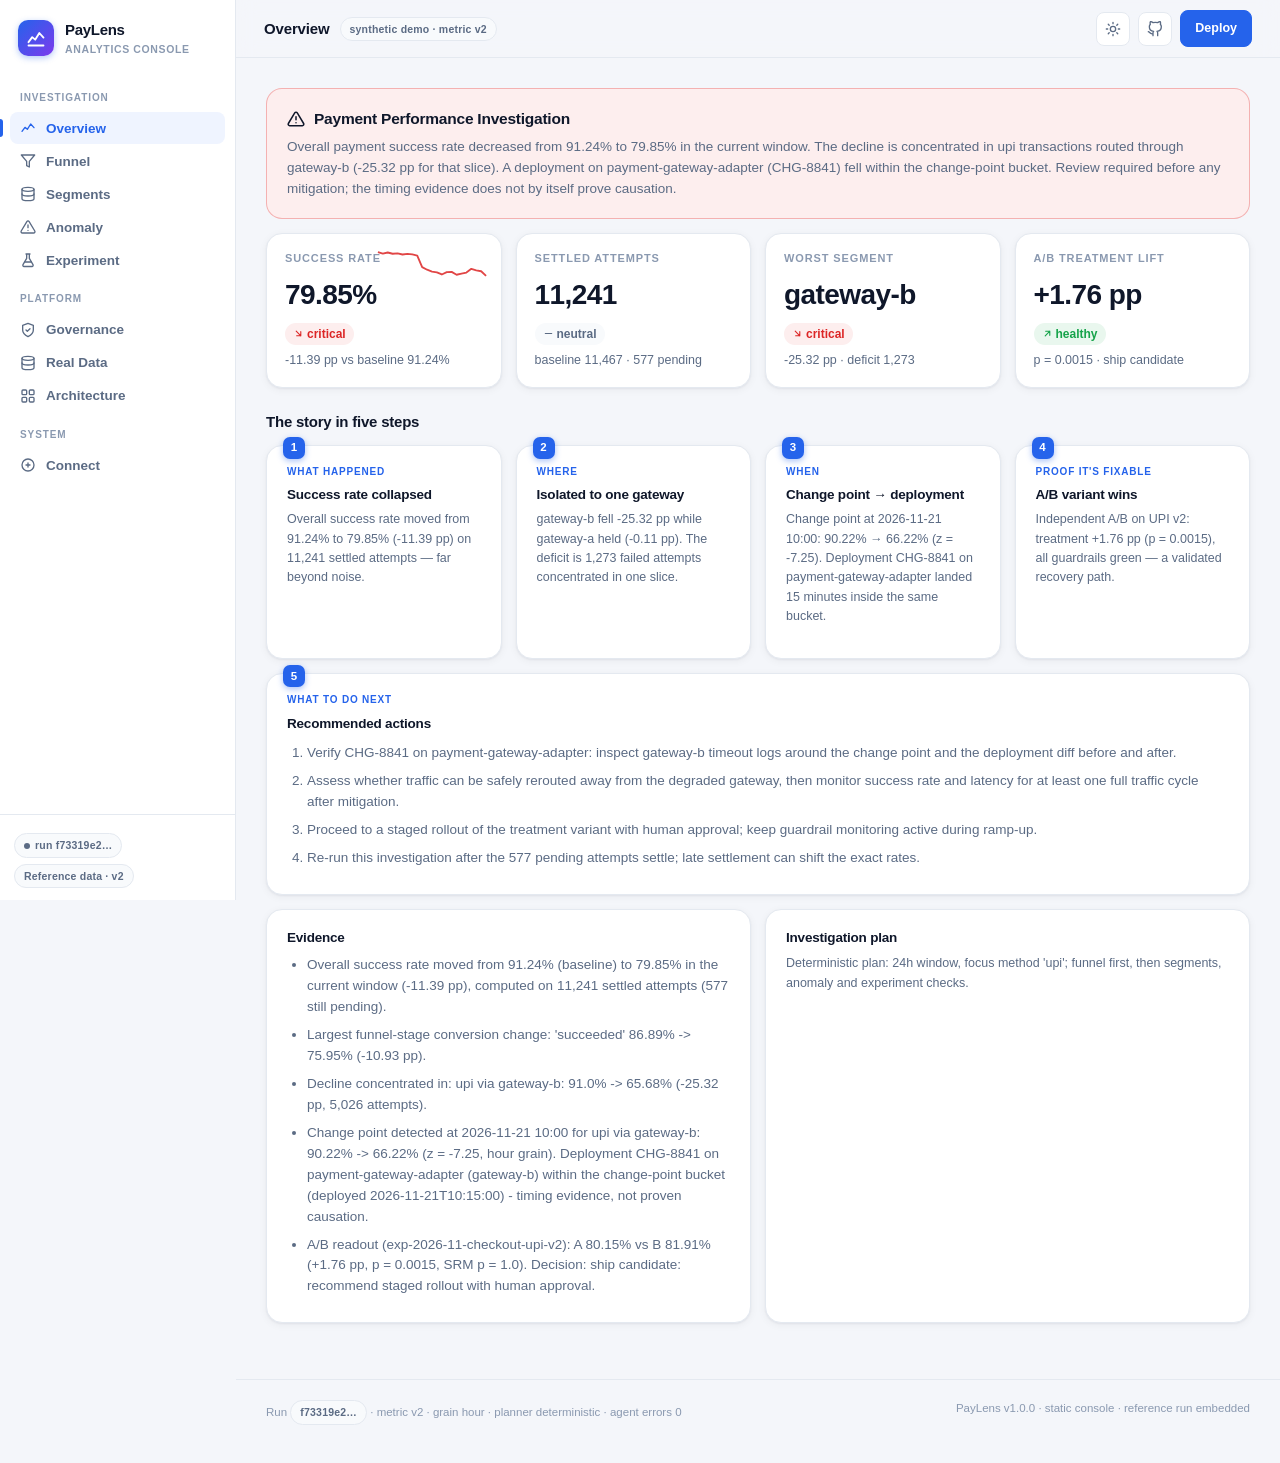
==== commit f0cc844b: "UI overhaul: professional console redesign - sidebar navigation with grouped sections and icons (top" ====
--- a/web/index.html
+++ b/web/index.html
@@ -3,549 +3,744 @@
 <head>
 <meta charset="utf-8">
 <meta name="viewport" content="width=device-width, initial-scale=1">
-<title>PayLens — Payments Analytics &amp; Experimentation Console</title>
+<title>PayLens — Payments Analytics Console</title>
 <meta name="description" content="PayLens: governed payments analytics, funnel/segment/anomaly diagnosis and A/B readouts.">
 <style>
 :root{
-  --bg:#0b1220; --bg2:#0e1628; --card:#121a2e; --card2:#0f172a;
-  --line:#1e2a44; --text:#e6edf7; --muted:#8ea0bf; --accent:#4f8ef7;
-  --accent2:#7c5cff; --good:#2ecc71; --bad:#ef5350; --warn:#f0b429;
-  --radius:14px; --maxw:1180px;
+  --bg:#f4f6fa; --surface:#ffffff; --surface2:#f8fafc; --line:#e4e9f0; --line2:#eef2f7;
+  --text:#0f172a; --muted:#5b6b84; --faint:#8a99b0;
+  --accent:#2563eb; --accent-soft:#eff4ff; --accent2:#7c3aed;
+  --good:#16a34a; --good-soft:#e9f7ee; --bad:#dc2626; --bad-soft:#fdeeee; --warn:#b45309; --warn-soft:#fef4e6;
+  --shadow:0 1px 2px rgba(15,23,42,.05),0 2px 8px rgba(15,23,42,.05);
+  --shadow-lg:0 4px 24px rgba(15,23,42,.10);
+  --r-lg:16px; --r-md:12px; --r-sm:8px;
+  --sidebar-w:236px;
+}
+html[data-theme="dark"]{
+  --bg:#0a101e; --surface:#101828; --surface2:#0c1424; --line:#1f2b44; --line2:#182338;
+  --text:#e7edf6; --muted:#94a3b8; --faint:#64748b;
+  --accent:#5b8def; --accent-soft:#16223c; --accent2:#9b7bff;
+  --good:#34d399; --good-soft:#0e2b22; --bad:#f87171; --bad-soft:#2f1516; --warn:#fbbf24; --warn-soft:#2d2410;
+  --shadow:0 1px 2px rgba(0,0,0,.4),0 2px 10px rgba(0,0,0,.35);
+  --shadow-lg:0 6px 28px rgba(0,0,0,.5);
 }
 *{box-sizing:border-box}
-html{scroll-behavior:smooth}
-body{margin:0;background:linear-gradient(180deg,var(--bg) 0%,var(--bg2) 100%);
-  color:var(--text);font-family:-apple-system,BlinkMacSystemFont,"Segoe UI",Roboto,Inter,Helvetica,Arial,sans-serif;
-  font-size:clamp(14px,1.6vw,16px);line-height:1.55;-webkit-font-smoothing:antialiased}
-.wrap{max-width:var(--maxw);margin:0 auto;padding:0 clamp(12px,3vw,28px)}
+body{margin:0;background:var(--bg);color:var(--text);
+  font-family:-apple-system,BlinkMacSystemFont,"Segoe UI",Inter,Roboto,"Helvetica Neue",Arial,sans-serif;
+  font-size:14.5px;line-height:1.55;-webkit-font-smoothing:antialiased;transition:background .25s,color .25s}
 a{color:var(--accent);text-decoration:none}
-a:hover{text-decoration:underline}
-header{padding:clamp(18px,4vw,34px) 0 6px}
-.brand{display:flex;align-items:center;gap:12px;flex-wrap:wrap}
-.logo{width:40px;height:40px;border-radius:11px;background:linear-gradient(135deg,var(--accent),var(--accent2));
-  display:flex;align-items:center;justify-content:center;flex:0 0 auto}
-.logo svg{width:22px;height:22px}
-h1{font-size:clamp(1.35rem,4.5vw,1.9rem);margin:0;letter-spacing:-.02em}
-.sub{color:var(--muted);margin:4px 0 0;font-size:clamp(.8rem,2.6vw,.95rem)}
-.chips{display:flex;gap:8px;flex-wrap:wrap;margin-top:10px}
-.chip{font-size:.72rem;font-weight:600;letter-spacing:.03em;padding:4px 10px;border-radius:999px;
-  border:1px solid var(--line);color:var(--muted);background:rgba(255,255,255,.02)}
-.chip.ok{color:var(--good);border-color:rgba(46,204,113,.35)}
-.chip.bad{color:var(--bad);border-color:rgba(239,83,80,.4)}
-.chip.info{color:var(--accent)}
-nav.tabs{position:sticky;top:0;z-index:20;background:rgba(11,18,32,.92);backdrop-filter:blur(8px);
-  border-bottom:1px solid var(--line);margin-top:14px}
-.tabs-inner{display:flex;gap:4px;overflow-x:auto;-webkit-overflow-scrolling:touch;scrollbar-width:none}
-.tabs-inner::-webkit-scrollbar{display:none}
-.tab{flex:0 0 auto;padding:12px 14px;font-size:.86rem;font-weight:600;color:var(--muted);
-  background:none;border:0;border-bottom:2px solid transparent;cursor:pointer;white-space:nowrap}
-.tab:hover{color:var(--text)}
-.tab[aria-selected="true"]{color:var(--text);border-bottom-color:var(--accent)}
-main{padding:clamp(16px,3vw,28px) 0 60px}
+h1,h2,h3,h4{margin:0;letter-spacing:-.015em;font-weight:700}
+button{font-family:inherit}
+.num{font-variant-numeric:tabular-nums}
+
+/* ---------- shell ---------- */
+.shell{display:flex;min-height:100vh}
+.sidebar{width:var(--sidebar-w);flex:0 0 auto;background:var(--surface);border-right:1px solid var(--line);
+  display:flex;flex-direction:column;position:sticky;top:0;height:100vh;overflow-y:auto;z-index:40}
+.side-head{display:flex;align-items:center;gap:11px;padding:18px 18px 14px}
+.logo{width:36px;height:36px;border-radius:10px;background:linear-gradient(135deg,#2563eb,#7c3aed);
+  display:flex;align-items:center;justify-content:center;flex:0 0 auto;box-shadow:0 2px 6px rgba(37,99,235,.35)}
+.logo svg{width:20px;height:20px}
+.brand-name{font-weight:800;font-size:15px;letter-spacing:-.02em}
+.brand-sub{font-size:10.5px;color:var(--faint);font-weight:600;letter-spacing:.06em;text-transform:uppercase}
+.side-nav{flex:1;padding:4px 10px 10px}
+.nav-label{font-size:10px;font-weight:700;text-transform:uppercase;letter-spacing:.09em;color:var(--faint);padding:14px 10px 6px}
+.nav-item{display:flex;align-items:center;gap:10px;width:100%;text-align:left;padding:8px 10px;border:0;border-radius:var(--r-sm);
+  background:none;color:var(--muted);font-size:13.5px;font-weight:600;cursor:pointer;position:relative;margin:1px 0}
+.nav-item svg{width:16px;height:16px;flex:0 0 auto;stroke:currentColor}
+.nav-item:hover{background:var(--surface2);color:var(--text)}
+.nav-item.active{background:var(--accent-soft);color:var(--accent)}
+.nav-item.active::before{content:"";position:absolute;left:-10px;top:7px;bottom:7px;width:3px;border-radius:0 3px 3px 0;background:var(--accent)}
+.side-foot{padding:12px 14px;border-top:1px solid var(--line);font-size:11px;color:var(--faint)}
+.side-foot .pill{margin-top:6px;display:inline-flex}
+.pill{display:inline-flex;align-items:center;gap:5px;padding:3px 9px;border-radius:999px;font-size:10.5px;font-weight:700;
+  border:1px solid var(--line);color:var(--muted);background:var(--surface2);letter-spacing:.02em}
+.pill.good{color:var(--good);background:var(--good-soft);border-color:transparent}
+.pill.bad{color:var(--bad);background:var(--bad-soft);border-color:transparent}
+.pill.accent{color:var(--accent);background:var(--accent-soft);border-color:transparent}
+.dot{width:6px;height:6px;border-radius:50%;background:currentColor;display:inline-block}
+
+.main{flex:1;min-width:0;display:flex;flex-direction:column}
+.topbar{position:sticky;top:0;z-index:30;background:color-mix(in srgb,var(--bg) 82%,transparent);backdrop-filter:blur(10px);
+  border-bottom:1px solid var(--line);padding:10px clamp(14px,3vw,28px);display:flex;align-items:center;gap:12px;flex-wrap:wrap}
+.topbar .tb-title{font-size:15px;font-weight:800;letter-spacing:-.01em;margin-right:auto;display:flex;align-items:center;gap:10px}
+.tb-actions{display:flex;gap:8px;align-items:center}
+.icon-btn{width:34px;height:34px;border-radius:var(--r-sm);border:1px solid var(--line);background:var(--surface);
+  display:inline-flex;align-items:center;justify-content:center;cursor:pointer;color:var(--muted)}
+.icon-btn:hover{color:var(--text);border-color:var(--faint)}
+.icon-btn svg{width:16px;height:16px;stroke:currentColor}
+.btn{display:inline-flex;align-items:center;gap:7px;padding:8px 14px;border-radius:var(--r-sm);border:1px solid var(--accent);
+  background:var(--accent);color:#fff;font-weight:700;font-size:12.5px;cursor:pointer}
+.btn.ghost{background:var(--surface);color:var(--accent)}
+.btn:hover{filter:brightness(1.06);text-decoration:none}
+.content{padding:clamp(16px,3vw,30px);max-width:1160px;width:100%;margin:0 auto}
 section[hidden]{display:none}
+section{animation:fade .25s ease}
+@keyframes fade{from{opacity:0;transform:translateY(6px)}to{opacity:1;transform:none}}
+
+/* ---------- blocks ---------- */
+.page-head{margin-bottom:18px}
+.page-head h2{font-size:clamp(18px,3vw,22px)}
+.page-head p{margin:4px 0 0;color:var(--muted);font-size:13.5px}
 .grid{display:grid;gap:14px}
-.g2{grid-template-columns:repeat(auto-fit,minmax(240px,1fr))}
-.g3{grid-template-columns:repeat(auto-fit,minmax(260px,1fr))}
-.card{background:var(--card);border:1px solid var(--line);border-radius:var(--radius);padding:clamp(14px,2.4vw,20px)}
-.card h3{margin:0 0 10px;font-size:.95rem;letter-spacing:.01em}
-.card p{color:var(--muted)}
-.kpi{background:var(--card);border:1px solid var(--line);border-radius:var(--radius);padding:16px 18px}
-.kpi .label{font-size:.72rem;text-transform:uppercase;letter-spacing:.09em;color:var(--muted);font-weight:700}
-.kpi .value{font-size:clamp(1.5rem,5vw,2rem);font-weight:700;margin-top:6px;letter-spacing:-.02em}
-.kpi .delta{font-size:.85rem;margin-top:4px}
-.kpi .delta.down{color:var(--bad)} .kpi .delta.up{color:var(--good)} .kpi .delta.flat{color:var(--muted)}
-.banner{border-radius:var(--radius);padding:clamp(14px,2.4vw,20px);border:1px solid rgba(239,83,80,.45);
-  background:linear-gradient(180deg,rgba(239,83,80,.10),rgba(239,83,80,.03))}
-.banner.ship{border-color:rgba(46,204,113,.45);background:linear-gradient(180deg,rgba(46,204,113,.10),rgba(46,204,113,.03))}
-.banner h2{margin:0 0 8px;font-size:clamp(1rem,3vw,1.15rem)}
-.banner p{margin:0;color:var(--text)}
-table{width:100%;border-collapse:collapse;font-size:.86rem}
-.table-scroll{overflow-x:auto;border:1px solid var(--line);border-radius:var(--radius)}
-th{text-align:left;padding:10px 12px;color:var(--muted);font-size:.72rem;text-transform:uppercase;
-  letter-spacing:.07em;border-bottom:1px solid var(--line);white-space:nowrap}
-td{padding:10px 12px;border-bottom:1px solid var(--line);white-space:nowrap}
+.g2{grid-template-columns:repeat(auto-fit,minmax(320px,1fr))}
+.g3{grid-template-columns:repeat(auto-fit,minmax(280px,1fr))}
+.g4{grid-template-columns:repeat(auto-fit,minmax(200px,1fr))}
+.card{background:var(--surface);border:1px solid var(--line);border-radius:var(--r-lg);box-shadow:var(--shadow);padding:18px 20px}
+.card h3{font-size:13.5px;margin-bottom:4px}
+.card .desc{color:var(--muted);font-size:12.5px;margin:0 0 14px}
+.kpi{background:var(--surface);border:1px solid var(--line);border-radius:var(--r-lg);box-shadow:var(--shadow);padding:16px 18px;position:relative}
+.kpi .label{font-size:11px;text-transform:uppercase;letter-spacing:.08em;color:var(--faint);font-weight:700}
+.kpi .value{font-size:clamp(22px,3.4vw,28px);font-weight:800;margin-top:6px;letter-spacing:-.02em;font-variant-numeric:tabular-nums}
+.kpi .delta{font-size:12.5px;margin-top:6px;color:var(--muted);display:flex;align-items:center;gap:6px;flex-wrap:wrap}
+.trend{display:inline-flex;align-items:center;gap:3px;font-weight:700;font-size:12px;padding:2px 8px;border-radius:999px}
+.trend.down{color:var(--bad);background:var(--bad-soft)}
+.trend.up{color:var(--good);background:var(--good-soft)}
+.trend.flat{color:var(--muted);background:var(--surface2)}
+.trend svg{width:11px;height:11px;stroke:currentColor}
+.alert{border-radius:var(--r-lg);padding:18px 20px;border:1px solid;color:var(--text)}
+.alert.bad{background:var(--bad-soft);border-color:color-mix(in srgb,var(--bad) 30%,transparent)}
+.alert.good{background:var(--good-soft);border-color:color-mix(in srgb,var(--good) 30%,transparent)}
+.alert h2{font-size:15.5px;display:flex;align-items:center;gap:9px}
+.alert p{margin:6px 0 0;font-size:13.5px;color:var(--muted)}
+.alert h2 svg{width:18px;height:18px;stroke:currentColor;flex:0 0 auto}
+
+/* story cards */
+.story{display:grid;gap:14px;grid-template-columns:repeat(auto-fit,minmax(230px,1fr));counter-reset:step}
+.story .card{counter-increment:step;position:relative}
+.story .card::before{content:counter(step);position:absolute;top:-9px;left:16px;width:22px;height:22px;border-radius:7px;
+  background:var(--accent);color:#fff;font-size:11.5px;font-weight:800;display:flex;align-items:center;justify-content:center;box-shadow:0 2px 6px rgba(37,99,235,.4)}
+.step-tag{font-size:10px;font-weight:800;text-transform:uppercase;letter-spacing:.08em;color:var(--accent);margin-bottom:6px}
+
+/* tables */
+.table-scroll{overflow-x:auto;border:1px solid var(--line);border-radius:var(--r-md);background:var(--surface)}
+table{width:100%;border-collapse:collapse;font-size:13px}
+th{text-align:left;padding:10px 14px;color:var(--faint);font-size:10.5px;text-transform:uppercase;letter-spacing:.07em;
+  border-bottom:1px solid var(--line);white-space:nowrap;background:var(--surface2)}
+td{padding:11px 14px;border-bottom:1px solid var(--line2);white-space:nowrap;font-variant-numeric:tabular-nums}
 tr:last-child td{border-bottom:0}
-td.num{font-variant-numeric:tabular-nums;text-align:right}
-th.num{text-align:right}
-.pos{color:var(--good);font-weight:600}.neg{color:var(--bad);font-weight:600}
+tbody tr:hover td{background:var(--surface2)}
+td.num,th.num{text-align:right}
+.pos{color:var(--good);font-weight:700}.neg{color:var(--bad);font-weight:700}
 .mut{color:var(--muted)}
-ol,ul{margin:8px 0;padding-left:22px;color:var(--muted)}
-li{margin:6px 0}
-.bar-track{background:var(--card2);border-radius:6px;height:10px;position:relative;overflow:hidden;min-width:90px}
-.bar-fill{position:absolute;inset:0 auto 0 0;border-radius:6px}
-.seg-switch{display:flex;gap:6px;flex-wrap:wrap;margin-bottom:14px}
-.seg-btn{padding:6px 12px;font-size:.8rem;font-weight:600;border-radius:999px;border:1px solid var(--line);
-  background:var(--card2);color:var(--muted);cursor:pointer}
-.seg-btn[aria-pressed="true"]{color:var(--text);border-color:var(--accent);background:rgba(79,142,247,.12)}
+
+/* charts */
+.chart-wrap{position:relative}
 svg.chart{width:100%;height:auto;display:block}
-.legend{display:flex;gap:16px;flex-wrap:wrap;margin-top:8px;color:var(--muted);font-size:.8rem}
-.legend .dot{display:inline-block;width:10px;height:10px;border-radius:3px;margin-right:6px;vertical-align:-1px}
-details{border:1px solid var(--line);border-radius:10px;padding:10px 14px;margin:8px 0;background:var(--card2)}
-details summary{cursor:pointer;font-size:.85rem;font-weight:600;color:var(--accent)}
-details pre{overflow-x:auto;font-size:.72rem;line-height:1.5;color:#9fb3d9;background:#0a1120;
-  padding:10px;border-radius:8px;margin:8px 0 0}
-.connect-row{display:flex;gap:8px;flex-wrap:wrap}
-.connect-row input{flex:1 1 240px;min-width:0;background:var(--card2);border:1px solid var(--line);
-  border-radius:10px;padding:10px 14px;color:var(--text);font-size:.9rem;font-family:ui-monospace,Menlo,Consolas,monospace}
-.btn{display:inline-flex;align-items:center;gap:8px;padding:10px 18px;border-radius:10px;border:1px solid var(--accent);
-  background:var(--accent);color:#fff;font-weight:700;font-size:.9rem;cursor:pointer}
-.btn.ghost{background:transparent;color:var(--accent)}
-.btn:hover{filter:brightness(1.1);text-decoration:none}
+.legend{display:flex;gap:14px;flex-wrap:wrap;margin-top:12px;color:var(--muted);font-size:11.5px}
+.legend .key{display:inline-flex;align-items:center;gap:6px}
+.legend .sw{width:12px;height:12px;border-radius:4px}
+.tip{position:absolute;pointer-events:none;background:var(--surface);border:1px solid var(--line);border-radius:var(--r-sm);
+  box-shadow:var(--shadow-lg);padding:8px 11px;font-size:11.5px;opacity:0;transition:opacity .12s;z-index:5;min-width:150px}
+.tip b{font-size:12px}
+.tip .row{display:flex;justify-content:space-between;gap:14px;color:var(--muted)}
+.tip .row b{color:var(--text)}
+.tip.show{opacity:1}
+
+/* funnel */
+.fu-row{display:grid;grid-template-columns:130px 1fr 130px;gap:14px;align-items:center;padding:9px 0;border-bottom:1px solid var(--line2)}
+.fu-row:last-child{border-bottom:0}
+.fu-name{font-weight:700;font-size:13px}
+.fu-name span{display:block;font-weight:500;font-size:11px;color:var(--faint)}
+.bar-stack{display:flex;flex-direction:column;gap:4px}
+.bar{height:16px;border-radius:6px;position:relative;min-width:2px;transition:width .5s cubic-bezier(.2,.8,.2,1)}
+.bar.cur{background:linear-gradient(90deg,#2563eb,#4f7ef7)}
+.bar.base{background:var(--line)}
+.bar .in{position:absolute;right:8px;top:50%;transform:translateY(-50%);font-size:10.5px;font-weight:700;color:#fff;mix-blend-mode:normal;white-space:nowrap}
+.bar.base .in{color:var(--muted)}
+.fu-delta{justify-self:end}
+@media (max-width:640px){.fu-row{grid-template-columns:96px 1fr 74px;gap:8px}.fu-name{font-size:12px}}
+
+/* dumbbell */
+.db-row{display:grid;grid-template-columns:110px 1fr;gap:12px;align-items:center;padding:7px 0}
+.db-name{font-size:12.5px;font-weight:600;overflow:hidden;text-overflow:ellipsis;white-space:nowrap}
+.db-name span{display:block;font-size:10.5px;color:var(--faint);font-weight:500}
+.seg-switch{display:flex;gap:6px;flex-wrap:wrap;margin:0 0 14px}
+.seg-btn{padding:6px 13px;font-size:12px;font-weight:700;border-radius:999px;border:1px solid var(--line);
+  background:var(--surface);color:var(--muted);cursor:pointer;transition:all .15s}
+.seg-btn:hover{border-color:var(--faint);color:var(--text)}
+.seg-btn[aria-pressed="true"]{color:var(--accent);border-color:var(--accent);background:var(--accent-soft)}
+
+/* misc */
+ol,ul{margin:8px 0;padding-left:20px;color:var(--muted)}
+li{margin:7px 0;font-size:13.5px}
+li b{color:var(--text)}
+details{border:1px solid var(--line);border-radius:var(--r-sm);padding:10px 14px;background:var(--surface2)}
+details summary{cursor:pointer;font-size:12px;font-weight:700;color:var(--accent)}
+details pre{overflow-x:auto;font-size:11px;line-height:1.5;color:var(--muted);padding:10px;margin:8px 0 0;white-space:pre}
+.code{font-family:ui-monospace,"SF Mono",Menlo,Consolas,monospace;font-size:11.5px;background:var(--surface2);
+  color:var(--muted);padding:12px 14px;border-radius:var(--r-md);overflow-x:auto;border:1px solid var(--line)}
+.connect-row{display:flex;gap:8px;flex-wrap:wrap;margin-top:12px}
+.connect-row input{flex:1 1 240px;min-width:0;background:var(--surface);border:1px solid var(--line);
+  border-radius:var(--r-sm);padding:9px 13px;color:var(--text);font-size:13px;font-family:ui-monospace,Menlo,Consolas,monospace}
+.connect-row input:focus{outline:2px solid var(--accent);outline-offset:-1px}
 #api-out{margin-top:12px}
-.code{font-family:ui-monospace,Menlo,Consolas,monospace;font-size:.78rem;background:#0a1120;color:#9fb3d9;
-  padding:12px 14px;border-radius:10px;overflow-x:auto;border:1px solid var(--line)}
-.arch-svg{width:100%;height:auto}
-footer{border-top:1px solid var(--line);margin-top:20px;padding:22px 0 40px;color:var(--muted);font-size:.8rem}
-footer .wrap{display:flex;gap:14px;flex-wrap:wrap;justify-content:space-between}
-.pill{display:inline-block;padding:2px 9px;border-radius:999px;border:1px solid var(--line);font-size:.72rem}
-@media (max-width:640px){td,th{padding:8px 9px}.kpi .value{font-size:1.45rem}}
-:focus-visible{outline:2px solid var(--accent);outline-offset:2px}
+footer{border-top:1px solid var(--line);margin-top:26px;padding:20px clamp(14px,3vw,30px);color:var(--faint);font-size:11.5px;
+  display:flex;gap:14px;flex-wrap:wrap;justify-content:space-between}
+.focus{position:relative}
+:focus-visible{outline:2px solid var(--accent);outline-offset:2px;border-radius:4px}
+
+/* mobile */
+.topnav{display:none}
+@media (max-width:1023px){
+  .shell{display:block}
+  .sidebar{display:none}
+  .topnav{display:flex;gap:6px;overflow-x:auto;-webkit-overflow-scrolling:touch;scrollbar-width:none;padding:8px clamp(14px,3vw,28px);
+    background:var(--surface);border-bottom:1px solid var(--line);position:sticky;top:52px;z-index:29}
+  .topnav::-webkit-scrollbar{display:none}
+  .tn-item{flex:0 0 auto;display:inline-flex;align-items:center;gap:7px;padding:7px 13px;border-radius:999px;border:1px solid var(--line);
+    background:var(--surface);color:var(--muted);font-size:12.5px;font-weight:700;cursor:pointer;border:1px solid var(--line)}
+  .tn-item svg{width:14px;height:14px;stroke:currentColor}
+  .tn-item.active{background:var(--accent-soft);color:var(--accent);border-color:color-mix(in srgb,var(--accent) 35%,transparent)}
+  .topbar{top:0}
+  footer{justify-content:flex-start}
+}
 </style>
 </head>
 <body>
-<header class="wrap">
-  <div class="brand">
-    <div class="logo" aria-hidden="true"><svg viewBox="0 0 24 24" fill="none" stroke="#fff" stroke-width="2.2" stroke-linecap="round"><path d="M3 17l4-6 4 3 5-8 5 5"/><path d="M3 21h18"/></svg></div>
-    <div>
-      <h1>PayLens Console</h1>
-      <p class="sub">Governed payments analytics · funnel, segments, anomaly &amp; A/B readouts · v1.0.0</p>
+<div class="shell">
+
+<aside class="sidebar" aria-label="Navigation">
+  <div class="side-head">
+    <div class="logo" aria-hidden="true"><svg viewBox="0 0 24 24" fill="none" stroke="#fff" stroke-width="2.2" stroke-linecap="round" stroke-linejoin="round"><path d="M3 17l4.5-6 3.5 3 5-8 5 5.5"/><path d="M3 21h18"/></svg></div>
+    <div><div class="brand-name">PayLens</div><div class="brand-sub">Analytics Console</div></div>
+  </div>
+  <nav class="side-nav" id="nav" aria-label="Sections"></nav>
+  <div class="side-foot">
+    <span class="pill" id="sf-run"><span class="dot"></span><span id="sf-run-id">run …</span></span><br>
+    <span class="pill" id="sf-data">Reference data · v2</span>
+  </div>
+</aside>
+
+<div class="main">
+  <div class="topbar">
+    <div class="tb-title"><span id="tb-title">Overview</span><span class="pill" id="tb-env">synthetic demo · metric v2</span></div>
+    <div class="tb-actions">
+      <button class="icon-btn" id="theme-btn" aria-label="Toggle color theme" title="Toggle theme"><svg id="theme-ic" viewBox="0 0 24 24" fill="none" stroke-width="2" stroke-linecap="round"><circle cx="12" cy="12" r="4"/><path d="M12 2v2m0 16v2M4.9 4.9l1.4 1.4m11.4 11.4 1.4 1.4M2 12h2m16 0h2M4.9 19.1l1.4-1.4M17.7 6.3l1.4-1.4"/></svg></button>
+      <a class="icon-btn" href="https://github.com/deepak2233/PayLens" target="_blank" rel="noopener" aria-label="GitHub repository" title="GitHub repository"><svg viewBox="0 0 24 24" fill="none" stroke-width="2" stroke-linecap="round" stroke-linejoin="round"><path d="M9 19c-4.3 1.4-5-2.7-7-3m14 6v-3.87a3.37 3.37 0 0 0-.94-2.61c3.14-.35 6.44-1.54 6.44-7A5.44 5.44 0 0 0 20 4.77 5.07 5.07 0 0 0 19.91 1S18.73.65 16 2.48a13.38 13.38 0 0 0-7 0C6.27.65 5.09 1 5.09 1A5.07 5.07 0 0 0 5 4.77a5.44 5.44 0 0 0-1.5 3.78c0 5.42 3.3 6.61 6.44 7A3.37 3.37 0 0 0 9 18.13V22"/></svg></a>
+      <a class="btn" href="https://vercel.com/new/clone?repository-url=https%3A%2F%2Fgithub.com%2Fdeepak2233%2FPayLens" target="_blank" rel="noopener">Deploy</a>
     </div>
   </div>
-  <div class="chips">
-    <span class="chip info" id="chip-data">Reference data: synthetic demo run</span>
-    <span class="chip ok">58/58 tests passing</span>
-    <span class="chip">Metric: payment_success_rate v2</span>
-    <span class="chip">Governed SQL only</span>
-    <span class="chip" id="chip-live">Live API: not connected</span>
+  <div class="topnav" id="topnav" role="tablist" aria-label="Sections"></div>
+
+  <div class="content" id="content">
+
+    <!-- OVERVIEW -->
+    <section id="s-overview">
+      <div class="alert bad">
+        <h2><svg viewBox="0 0 24 24" fill="none" stroke-width="2" stroke-linecap="round" stroke-linejoin="round"><path d="M10.29 3.86 1.82 18a2 2 0 0 0 1.71 3h16.94a2 2 0 0 0 1.71-3L13.71 3.86a2 2 0 0 0-3.42 0z"/><line x1="12" y1="9" x2="12" y2="13"/><line x1="12" y1="17" x2="12.01" y2="17"/></svg><span id="ov-title"></span></h2>
+        <p id="ov-finding"></p>
+      </div>
+      <div class="grid g4" style="margin-top:14px" id="ov-kpis"></div>
+      <h3 style="margin:22px 0 12px;font-size:15px">The story in five steps</h3>
+      <div class="story">
+        <div class="card"><div class="step-tag">What happened</div><h3>Success rate collapsed</h3><p class="desc" id="st-1"></p></div>
+        <div class="card"><div class="step-tag">Where</div><h3>Isolated to one gateway</h3><p class="desc" id="st-2"></p></div>
+        <div class="card"><div class="step-tag">When</div><h3>Change point → deployment</h3><p class="desc" id="st-3"></p></div>
+        <div class="card"><div class="step-tag">Proof it's fixable</div><h3>A/B variant wins</h3><p class="desc" id="st-4"></p></div>
+        <div class="card" style="grid-column:1/-1"><div class="step-tag">What to do next</div><h3>Recommended actions</h3><ol id="ov-actions" style="margin:8px 0 0"></ol></div>
+      </div>
+      <div class="grid g2" style="margin-top:14px">
+        <div class="card"><h3>Evidence</h3><ul id="ov-evidence" style="margin:6px 0 0"></ul></div>
+        <div class="card"><h3>Investigation plan</h3><p class="desc" id="ov-plan" style="margin-top:6px"></p></div>
+      </div>
+    </section>
+
+    <!-- FUNNEL -->
+    <section id="s-funnel" hidden>
+      <div class="page-head"><h2>Checkout funnel</h2><p>Stage conversion — current window vs same-length baseline, <span id="fu-window"></span>.</p></div>
+      <div class="grid g4" id="fu-kpis"></div>
+      <div class="card" style="margin-top:14px">
+        <h3>Stage conversion</h3><p class="desc">Bar length is attempt volume; labels show stage counts. Δ is the conversion change vs baseline.</p>
+        <div id="fu-chart"></div>
+        <div class="legend">
+          <span class="key"><span class="sw" style="background:#2563eb"></span>Current window</span>
+          <span class="key"><span class="sw" style="background:var(--line)"></span>Baseline (previous day)</span>
+        </div>
+      </div>
+      <div class="card" style="margin-top:14px">
+        <h3>Stage table</h3><p class="desc">Exact counts and conversion rates from governed query <b>funnel_counts</b>.</p>
+        <div class="table-scroll"><table id="fu-table"></table></div>
+      </div>
+    </section>
+
+    <!-- SEGMENTS -->
+    <section id="s-segments" hidden>
+      <div class="page-head"><h2>Segment diagnosis</h2><p>Ranked by success deficit = attempts × rate drop. A slice matters only if it is both big enough and broken enough.</p></div>
+      <div class="card">
+        <div class="seg-switch" id="seg-switch" role="group" aria-label="Segment dimension"></div>
+        <div class="chart-wrap" id="seg-chart"></div>
+        <p class="desc" style="margin-top:12px">Dumbbell chart: grey dot = baseline, coloured dot = current. A long connector is a large decline.</p>
+      </div>
+      <div class="card" style="margin-top:14px">
+        <h3 id="seg-table-title">Ranked table</h3><p class="desc">From governed query <b>success_rate_by_dimension</b> / <b>segment_profile</b>.</p>
+        <div class="table-scroll"><table id="seg-table"></table></div>
+      </div>
+    </section>
+
+    <!-- ANOMALY -->
+    <section id="s-anomaly" hidden>
+      <div class="page-head"><h2>Anomaly timeline</h2><p>Hourly success rate for <b>upi via gateway-b</b> with same-hour baseline and the correlated deployment.</p></div>
+      <div class="card">
+        <div class="legend" style="margin:0 0 10px">
+          <span class="key"><span class="sw" style="background:#2563eb"></span>Current</span>
+          <span class="key"><span class="sw" style="background:#d97706"></span>Same-hour baseline</span>
+          <span class="key"><span class="sw" style="background:var(--bad);border-radius:50%"></span>Change point 10:00</span>
+          <span class="key"><span class="sw" style="background:var(--accent2)"></span>CHG-8841 deployed 10:15</span>
+        </div>
+        <div class="chart-wrap" id="an-chart"></div>
+      </div>
+      <div class="grid g4" style="margin-top:14px" id="an-cards"></div>
+      <div class="card" style="margin-top:14px">
+        <h3>Interpretation</h3><p class="desc" id="an-interp" style="margin-top:6px"></p>
+      </div>
+    </section>
+
+    <!-- EXPERIMENT -->
+    <section id="s-experiment" hidden>
+      <div class="page-head"><h2>A/B experiment readout</h2><p id="ex-sub"></p></div>
+      <div class="alert good">
+        <h2><svg viewBox="0 0 24 24" fill="none" stroke-width="2" stroke-linecap="round" stroke-linejoin="round"><path d="M22 11.08V12a10 10 0 1 1-5.93-9.14"/><polyline points="22 4 12 14.01 9 11.01"/></svg><span id="ex-decision"></span></h2>
+        <p id="ex-reasons"></p>
+      </div>
+      <div class="grid g4" style="margin-top:14px" id="ex-kpis"></div>
+      <div class="grid g2" style="margin-top:14px">
+        <div class="card">
+          <h3>Variant comparison</h3><p class="desc">10,000 attempts per arm; assignment checked by SRM before any effect is read.</p>
+          <div class="chart-wrap" id="ex-chart"></div>
+        </div>
+        <div class="card">
+          <h3>Guardrails</h3><p class="desc">Non-success-rate checks that must not regress during ramp-up.</p>
+          <div class="table-scroll"><table id="ex-guard"></table></div>
+        </div>
+      </div>
+      <div class="card" style="margin-top:14px">
+        <h3>Statistical detail</h3>
+        <div class="table-scroll"><table id="ex-stats"></table></div>
+      </div>
+    </section>
+
+    <!-- GOVERNANCE -->
+    <section id="s-governance" hidden>
+      <div class="page-head"><h2>Governance &amp; audit</h2><p>Agents never write SQL — they run versioned, parameterized, row-capped templates, and every call is logged.</p></div>
+      <div class="grid g2">
+        <div class="card">
+          <h3>Governance contract</h3>
+          <ul style="margin-top:10px">
+            <li><b>No free-form SQL</b> — versioned templates only, reviewed like code.</li>
+            <li><b>Bound parameters</b> — every value bound; identifiers from a whitelist.</li>
+            <li><b>Row caps</b> — bounded results, explicit truncation flags.</li>
+            <li><b>Full audit trail</b> — agent, template, row count, duration per call.</li>
+            <li><b>Versioned metrics</b> — success_rate v2 excludes unsettled attempts and reports pending share separately.</li>
+            <li><b>Fail-closed contracts</b> — invalid events dead-lettered, never coerced.</li>
+            <li><b>Human approval</b> — decisions stop short of autonomous mitigation.</li>
+          </ul>
+        </div>
+        <div class="card">
+          <h3>Templates used in this run</h3><p class="desc">Distinct versioned templates executed by the agent graph.</p>
+          <div id="gov-templates" style="display:flex;flex-wrap:wrap;gap:6px"></div>
+          <p class="desc" style="margin-top:12px" id="gov-note"></p>
+        </div>
+      </div>
+      <div class="card" style="margin-top:14px">
+        <h3>Query audit log</h3><p class="desc">All 18 governed queries from the reference run, in execution order.</p>
+        <div class="table-scroll"><table id="gov-audit"></table></div>
+      </div>
+      <div class="card" style="margin-top:14px">
+        <h3>Example governed SQL</h3><p class="desc">funnel_counts — the template behind the funnel above.</p>
+        <details><summary>Show template source</summary><pre id="gov-sql"></pre></details>
+      </div>
+    </section>
+
+    <!-- REAL DATA -->
+    <section id="s-realdata" hidden>
+      <div class="page-head"><h2>Real-data validation</h2><p>The same governed pipeline re-run on real open-source sources — an honest null is a passing grade.</p></div>
+      <div class="card">
+        <h3>Finding</h3><p style="margin:8px 0 0;font-size:14px" id="rd-finding"></p>
+      </div>
+      <div class="grid g4" style="margin-top:14px" id="rd-kpis"></div>
+      <div class="grid g2" style="margin-top:14px">
+        <div class="card"><h3>Evidence</h3><ul id="rd-evidence" style="margin:6px 0 0"></ul></div>
+        <div class="card"><h3>Next steps</h3><ul id="rd-actions" style="margin:6px 0 0"></ul></div>
+      </div>
+      <div class="grid g2" style="margin-top:14px">
+        <div class="card"><h3>Sources</h3><p class="desc" id="rd-src" style="margin-top:8px"></p></div>
+        <div class="card"><h3>Why this matters</h3><p class="desc" style="margin-top:8px">Real sources arrive with different vocabularies (Olist payment types like <i>boleto</i>, <i>not_defined</i>), their own edge cases (missing payments, approval-before-purchase clock skew, split payments, canceled orders) and checksum verification. The governed layer accepts them without schema drift — identical templates and agents, unchanged.</p></div>
+      </div>
+    </section>
+
+    <!-- ARCHITECTURE -->
+    <section id="s-architecture" hidden>
+      <div class="page-head"><h2>Architecture</h2><p>Event flow and agent graph behind every number in this console.</p></div>
+      <div class="card">
+        <h3>System flow</h3><p class="desc">Producer → transport → ingest → store → governed SQL → agents.</p>
+        <div class="chart-wrap" id="arch-diagram"></div>
+      </div>
+      <div class="grid g2" style="margin-top:14px">
+        <div class="card">
+          <h3>Agent workflow (LangGraph)</h3><p class="desc">Supervisor routes by plan + material-drop signal; retry budget per agent.</p>
+          <div class="chart-wrap" id="arch-flow"></div>
+        </div>
+        <div class="card">
+          <h3>Layer map</h3>
+          <ul style="margin-top:10px">
+            <li><b>Producers</b> — synthetic generator (seeded hazards) or real adapters (Olist, Upworthy).</li>
+            <li><b>Transport</b> — in-memory bus (demo) / Kafka (production); same consumer contract.</li>
+            <li><b>Ingest</b> — dedup, reorder-safe stage derivation, late outcomes, dead-lettering.</li>
+            <li><b>Store</b> — SQLAlchemy 2.0 on SQLite (demo) / PostgreSQL (Docker).</li>
+            <li><b>Governed SQL</b> — template-only, parameterized, row-capped, audited.</li>
+            <li><b>Agents</b> — supervisor + funnel / segment / anomaly / experiment.</li>
+            <li><b>Hybrid LLM</b> — advisory planning + number-pinned narration; deterministic fallback, no API key needed.</li>
+            <li><b>Surfaces</b> — FastAPI, CLI, this static console.</li>
+          </ul>
+        </div>
+      </div>
+    </section>
+
+    <!-- CONNECT -->
+    <section id="s-connect" hidden>
+      <div class="page-head"><h2>Connect &amp; deploy</h2><p>This console works as a pure static site with the reference run embedded — or point it at a live API.</p></div>
+      <div class="card">
+        <h3>Live API connection</h3>
+        <p class="desc">Run the backend locally and browse fresh data instead of the embedded reference run:</p>
+        <div class="code">git clone https://github.com/deepak2233/PayLens.git && cd PayLens
+pip install -r requirements.txt
+uvicorn paylens.api.main:app --port 8000   # or: python cli.py demo && python cli.py api</div>
+        <div class="connect-row">
+          <input id="api-url" type="url" placeholder="http://localhost:8000" aria-label="API base URL">
+          <button class="btn" id="api-go">Connect</button>
+        </div>
+        <div id="api-out"></div>
+      </div>
+      <div class="grid g2" style="margin-top:14px">
+        <div class="card">
+          <h3>Deploy to Vercel</h3><p class="desc">Repo includes <b>vercel.json</b> — zero configuration, static output from web/.</p>
+          <a class="btn" href="https://vercel.com/new/clone?repository-url=https%3A%2F%2Fgithub.com%2Fdeepak2233%2FPayLens" target="_blank" rel="noopener">Deploy with Vercel</a>
+          <p class="desc" style="margin-top:12px">CLI alternative:</p>
+          <div class="code">npm i -g vercel
+vercel            # from the repo root</div>
+        </div>
+        <div class="card">
+          <h3>API surface</h3>
+          <div class="table-scroll" style="margin-top:10px"><table>
+            <tr><th>Endpoint</th><th>Purpose</th></tr>
+            <tr><td class="code" style="border:0;background:none">GET /api/health</td><td style="border:0;white-space:normal;color:var(--muted)">liveness, data horizon</td></tr>
+            <tr><td class="code" style="border:0;background:none">POST /api/investigations</td><td style="border:0;white-space:normal;color:var(--muted)">run the full agent investigation</td></tr>
+            <tr><td class="code" style="border:0;background:none">GET /api/investigations/{id}</td><td style="border:0;white-space:normal;color:var(--muted)">full report incl. provenance</td></tr>
+            <tr><td class="code" style="border:0;background:none">GET /api/metrics/success-rate</td><td style="border:0;white-space:normal;color:var(--muted)">versioned metric, groupable</td></tr>
+            <tr><td class="code" style="border:0;background:none">GET /api/experiments/{id}/readout</td><td style="border:0;white-space:normal;color:var(--muted)">statistical readout</td></tr>
+            <tr><td class="code" style="border:0;background:none">GET /api/audit/queries</td><td style="border:0;white-space:normal;color:var(--muted)">governed-query audit log</td></tr>
+          </table></div>
+        </div>
+      </div>
+    </section>
+
   </div>
-</header>
-
-<nav class="tabs" aria-label="Sections">
-  <div class="wrap tabs-inner" role="tablist">
-    <button class="tab" role="tab" aria-selected="true" data-t="overview">Overview</button>
-    <button class="tab" role="tab" aria-selected="false" data-t="funnel">Funnel</button>
-    <button class="tab" role="tab" aria-selected="false" data-t="segments">Segments</button>
-    <button class="tab" role="tab" aria-selected="false" data-t="anomaly">Anomaly</button>
-    <button class="tab" role="tab" aria-selected="false" data-t="experiment">A/B Experiment</button>
-    <button class="tab" role="tab" aria-selected="false" data-t="governance">Governance</button>
-    <button class="tab" role="tab" aria-selected="false" data-t="realdata">Real Data</button>
-    <button class="tab" role="tab" aria-selected="false" data-t="architecture">Architecture</button>
-    <button class="tab" role="tab" aria-selected="false" data-t="connect">Connect / Deploy</button>
-  </div>
-</nav>
-
-<main class="wrap">
-
-<section id="s-overview" role="tabpanel">
-  <div class="banner">
-    <h2 id="ov-title"></h2>
-    <p id="ov-finding"></p>
-  </div>
-  <div class="grid g3" style="margin-top:14px" id="ov-kpis"></div>
-  <div class="grid g2" style="margin-top:14px">
-    <div class="card">
-      <h3>Evidence</h3>
-      <ul id="ov-evidence"></ul>
-    </div>
-    <div class="card">
-      <h3>Recommended actions</h3>
-      <ol id="ov-actions"></ol>
-    </div>
-  </div>
-  <div class="grid g2" style="margin-top:14px">
-    <div class="card" id="ov-cp-card">
-      <h3>Change point &amp; correlated deployment</h3>
-      <p id="ov-cp"></p>
-    </div>
-    <div class="card">
-      <h3>Investigation plan</h3>
-      <p id="ov-plan"></p>
-    </div>
-  </div>
-</section>
-
-<section id="s-funnel" role="tabpanel" hidden>
-  <div class="grid g3" id="fu-kpis"></div>
-  <div class="card" style="margin-top:14px">
-    <h3>Stage conversion — current window vs baseline</h3>
-    <div id="fu-chart"></div>
-    <div class="legend">
-      <span><span class="dot" style="background:#4f8ef7"></span>Current window</span>
-      <span><span class="dot" style="background:#31415f"></span>Baseline (same length, previous day)</span>
-    </div>
-  </div>
-  <div class="card" style="margin-top:14px">
-    <h3>Stage table</h3>
-    <div class="table-scroll"><table id="fu-table"></table></div>
-  </div>
-</section>
-
-<section id="s-segments" role="tabpanel" hidden>
-  <div class="card">
-    <h3>Success-rate decline by dimension</h3>
-    <p class="mut" style="margin-top:0">Ranked by success deficit (attempt volume × rate drop). Switch dimension:</p>
-    <div class="seg-switch" id="seg-switch" role="group" aria-label="Segment dimension"></div>
-    <div class="table-scroll"><table id="seg-table"></table></div>
-  </div>
-  <div class="card" style="margin-top:14px">
-    <h3 id="seg-chart-title">Rate comparison</h3>
-    <div id="seg-chart"></div>
-  </div>
-</section>
-
-<section id="s-anomaly" role="tabpanel" hidden>
-  <div class="card">
-    <h3>Hourly success rate — upi via gateway-b</h3>
-    <div id="an-chart"></div>
-    <div class="legend">
-      <span><span class="dot" style="background:#4f8ef7"></span>Current</span>
-      <span><span class="dot" style="background:#f0b429"></span>Same-hour baseline</span>
-      <span><span class="dot" style="background:#ef5350"></span>Change point 10:00</span>
-      <span><span class="dot" style="background:#7c5cff"></span>Deployment 10:15</span>
-    </div>
-  </div>
-  <div class="grid g3" style="margin-top:14px" id="an-cards"></div>
-  <div class="card" style="margin-top:14px">
-    <h3>Interpretation</h3>
-    <p id="an-interp"></p>
-  </div>
-</section>
-
-<section id="s-experiment" role="tabpanel" hidden>
-  <div class="banner ship">
-    <h2>Decision: <span id="ex-decision"></span></h2>
-    <p id="ex-reasons"></p>
-  </div>
-  <div class="grid g3" style="margin-top:14px" id="ex-kpis"></div>
-  <div class="grid g2" style="margin-top:14px">
-    <div class="card">
-      <h3>Variant success rates</h3>
-      <div id="ex-chart"></div>
-    </div>
-    <div class="card">
-      <h3>Guardrails (A vs B)</h3>
-      <div class="table-scroll"><table id="ex-guard"></table></div>
-    </div>
-  </div>
-  <div class="card" style="margin-top:14px">
-    <h3>Statistical detail</h3>
-    <div class="table-scroll"><table id="ex-stats"></table></div>
-  </div>
-</section>
-
-<section id="s-governance" role="tabpanel" hidden>
-  <div class="grid g2">
-    <div class="card">
-      <h3>Governance contract</h3>
-      <ul>
-        <li><b>No free-form SQL</b> — agents execute versioned, reviewed templates only.</li>
-        <li><b>Parameter binding everywhere</b> — every value is a bound parameter; identifiers come from a whitelist.</li>
-        <li><b>Row caps &amp; truncation flags</b> — queries return bounded results; truncation is explicit.</li>
-        <li><b>Full audit trail</b> — every executed query is logged with agent, template, row count and duration.</li>
-        <li><b>Versioned metrics</b> — success_rate v2 excludes unsettled attempts and reports the pending share separately.</li>
-        <li><b>Fail-closed contracts</b> — invalid events are dead-lettered, never silently coerced.</li>
-        <li><b>Human approval</b> — decisions stop short of autonomous mitigation.</li>
-      </ul>
-    </div>
-    <div class="card">
-      <h3>Governed templates used in this run</h3>
-      <ul id="gov-templates"></ul>
-      <p class="mut" id="gov-note"></p>
-    </div>
-  </div>
-  <div class="card" style="margin-top:14px">
-    <h3>Query audit log — 18 governed queries (reference run)</h3>
-    <div class="table-scroll"><table id="gov-audit"></table></div>
-  </div>
-  <div class="card" style="margin-top:14px">
-    <h3>Example governed SQL (funnel_counts template)</h3>
-    <details><summary>Show template source</summary><pre id="gov-sql"></pre></details>
-  </div>
-</section>
-
-<section id="s-realdata" role="tabpanel" hidden>
-  <div class="card">
-    <h3>Finding — real data, honest null</h3>
-    <p id="rd-finding" style="color:var(--text)"></p>
-  </div>
-  <div class="grid g2" style="margin-top:14px">
-    <div class="card"><h3>Evidence</h3><ul id="rd-evidence"></ul></div>
-    <div class="card"><h3>Next steps</h3><ul id="rd-actions"></ul></div>
-  </div>
-  <div class="grid g3" style="margin-top:14px" id="rd-kpis"></div>
-  <div class="grid g2" style="margin-top:14px">
-    <div class="card"><h3>Sources</h3><p id="rd-src"></p></div>
-    <div class="card"><h3>Why this matters</h3><p>Real sources arrive with different vocabularies (Olist payment types like <i>boleto</i>, <i>not_defined</i>), their own edge cases (missing payments, approval-before-purchase clock skew, split payments, canceled orders) and fail-closed checksum verification. The governed layer accepts them without schema drift — the same templates and agents run unchanged.</p></div>
-  </div>
-</section>
-
-<section id="s-architecture" role="tabpanel" hidden>
-  <div class="card">
-    <h3>System architecture</h3>
-    <div id="arch-diagram"></div>
-  </div>
-  <div class="grid g2" style="margin-top:14px">
-    <div class="card">
-      <h3>Agent workflow (LangGraph)</h3>
-      <div id="arch-flow"></div>
-    </div>
-    <div class="card">
-      <h3>Layer map</h3>
-      <ul>
-        <li><b>Producers</b> — synthetic generator (20k attempts/day, seeded hazards) or real adapters (Olist, Upworthy).</li>
-        <li><b>Transport</b> — in-memory bus for the demo, Kafka for production; identical consumer contract.</li>
-        <li><b>Ingest</b> — dedup, reorder-safe stage derivation, delayed outcomes, dead-lettering.</li>
-        <li><b>Store</b> — SQLAlchemy 2.0 on SQLite (demo) / PostgreSQL (Docker), WAL tuned.</li>
-        <li><b>Governed SQL</b> — template-only, parameterized, row-capped, fully audited.</li>
-        <li><b>Agents</b> — LangGraph supervisor routes funnel → segments → anomaly → experiment with retry budgets.</li>
-        <li><b>Hybrid LLM</b> — advisory planning and number-pinned narration; deterministic fallback needs no API key.</li>
-        <li><b>Surfaces</b> — FastAPI + dashboard, CLI, this static console.</li>
-      </ul>
-    </div>
-  </div>
-</section>
-
-<section id="s-connect" role="tabpanel" hidden>
-  <div class="card">
-    <h3>Connect to a live PayLens API</h3>
-    <p class="mut" style="margin-top:0">This console ships with the repository's reference run embedded, so it works as a pure static site on Vercel. To browse fresh data, run the backend locally (or in Docker) and point the console at it:</p>
-    <div class="code">git clone https://github.com/deepak2233/PayLens.git && cd PayLens
-pip install -r requirements.txt
-uvicorn paylens.api.main:app --port 8000          # or: python cli.py demo && python cli.py serve</div>
-    <div class="connect-row" style="margin-top:14px">
-      <input id="api-url" type="url" placeholder="http://localhost:8000" aria-label="API base URL">
-      <button class="btn" id="api-go">Connect</button>
-    </div>
-    <div id="api-out"></div>
-  </div>
-  <div class="grid g2" style="margin-top:14px">
-    <div class="card">
-      <h3>Deploy this console to Vercel</h3>
-      <p class="mut" style="margin-top:0">The repo includes <span class="pill">vercel.json</span> — zero configuration, static output from <span class="pill">web/</span>.</p>
-      <a class="btn" href="https://vercel.com/new/clone?repository-url=https%3A%2F%2Fgithub.com%2Fdeepak2233%2FPayLens">Deploy with Vercel</a>
-      <p class="mut" style="margin-top:12px">CLI alternative:</p>
-      <div class="code">npm i -g vercel
-vercel            # from the repo root</div>
-    </div>
-    <div class="card">
-      <h3>API surface (when running the backend)</h3>
-      <div class="table-scroll"><table>
-        <tr><th>Endpoint</th><th>Purpose</th></tr>
-        <tr><td class="code">GET /api/health</td><td>liveness, data horizon</td></tr>
-        <tr><td class="code">POST /api/investigations</td><td>run the full agent investigation</td></tr>
-        <tr><td class="code">GET /api/investigations/{id}</td><td>full report incl. provenance</td></tr>
-        <tr><td class="code">GET /api/metrics/success-rate</td><td>versioned metric, groupable</td></tr>
-        <tr><td class="code">GET /api/experiments/{id}/readout</td><td>statistical readout</td></tr>
-        <tr><td class="code">GET /api/audit/queries</td><td>governed-query audit log</td></tr>
-      </table></div>
-    </div>
-  </div>
-</section>
-
-</main>
-
-<footer>
-  <div class="wrap">
+  <footer>
     <div id="ft-prov"></div>
-    <div>PayLens v1.0.0 · static console · data embedded from the repository reference run</div>
-  </div>
-</footer>
-
+    <div>PayLens v1.0.0 · static console · reference run embedded</div>
+  </footer>
+</div>
+</div>
+<div class="tip" id="tip" role="status"></div>
 <script>
 const DATA = {"demo": {"title": "Payment Performance Investigation", "finding": "Overall payment success rate decreased from 91.24% to 79.85% in the current window. The decline is concentrated in upi transactions routed through gateway-b (-25.32 pp for that slice). A deployment on payment-gateway-adapter (CHG-8841) fell within the change-point bucket. Review required before any mitigation; the timing evidence does not by itself prove causation.", "evidence": ["Overall success rate moved from 91.24% (baseline) to 79.85% in the current window (-11.39 pp), computed on 11,241 settled attempts (577 still pending).", "Largest funnel-stage conversion change: 'succeeded' 86.89% -> 75.95% (-10.93 pp).", "Decline concentrated in: upi via gateway-b: 91.0% -> 65.68% (-25.32 pp, 5,026 attempts).", "Change point detected at 2026-11-21 10:00 for upi via gateway-b: 90.22% -> 66.22% (z = -7.25, hour grain). Deployment CHG-8841 on payment-gateway-adapter (gateway-b) within the change-point bucket (deployed 2026-11-21T10:15:00) - timing evidence, not proven causation.", "A/B readout (exp-2026-11-checkout-upi-v2): A 80.15% vs B 81.91% (+1.76 pp, p = 0.0015, SRM p = 1.0). Decision: ship candidate: recommend staged rollout with human approval."], "affected_segments": [{"method": "upi", "gateway": "gateway-b", "success_rate_current": 65.68, "success_rate_baseline": 91.0, "delta_pp": -25.32, "attempts_current": 5275, "settled_current": 5026, "pending_current": 249, "success_deficit": 1272.6}], "recommended_actions": ["Verify CHG-8841 on payment-gateway-adapter: inspect gateway-b timeout logs around the change point and the deployment diff before and after.", "Assess whether traffic can be safely rerouted away from the degraded gateway, then monitor success rate and latency for at least one full traffic cycle after mitigation.", "Proceed to a staged rollout of the treatment variant with human approval; keep guardrail monitoring active during ramp-up.", "Re-run this investigation after the 577 pending attempts settle; late settlement can shift the exact rates."], "funnel": {"window": {"start": "2026-11-21T01:00:00+00:00", "end": "2026-11-22T01:00:00+00:00"}, "baseline": {"start": "2026-11-20T01:00:00+00:00", "end": "2026-11-21T01:00:00+00:00"}, "stages": [{"stage": "started", "current": 11818, "baseline": 12041, "conversion_current": 100.0, "conversion_baseline": 100.0, "delta_pp": 0.0}, {"stage": "method_selected", "current": 11471, "baseline": 11709, "conversion_current": 97.06, "conversion_baseline": 97.24, "delta_pp": -0.18}, {"stage": "initiated", "current": 11241, "baseline": 11467, "conversion_current": 95.12, "conversion_baseline": 95.23, "delta_pp": -0.12}, {"stage": "succeeded", "current": 8976, "baseline": 10462, "conversion_current": 75.95, "conversion_baseline": 86.89, "delta_pp": -10.93}], "overall": {"success_rate_current": 79.85, "success_rate_baseline": 91.24, "delta_pp": -11.39, "settled_current": 11241, "settled_baseline": 11467, "pending_current": 577}}, "segments": {"method": [{"value": "upi", "success_rate_current": 79.85, "success_rate_baseline": 91.24, "delta_pp": -11.39, "attempts_current": 11241, "success_deficit": 1280.3}], "gateway": [{"value": "gateway-b", "success_rate_current": 65.68, "success_rate_baseline": 91.0, "delta_pp": -25.32, "attempts_current": 5026, "success_deficit": 1272.6}, {"value": "gateway-a", "success_rate_current": 91.31, "success_rate_baseline": 91.42, "delta_pp": -0.11, "attempts_current": 6215, "success_deficit": 6.8}], "bank": [{"value": "HDFC", "success_rate_current": 79.14, "success_rate_baseline": 90.49, "delta_pp": -11.35, "attempts_current": 3390, "success_deficit": 384.8}, {"value": "ICICI", "success_rate_current": 80.32, "success_rate_baseline": 92.05, "delta_pp": -11.73, "attempts_current": 2866, "success_deficit": 336.2}, {"value": "SBI", "success_rate_current": 80.26, "success_rate_baseline": 90.94, "delta_pp": -10.68, "attempts_current": 2745, "success_deficit": 293.2}, {"value": "Axis", "success_rate_current": 80.3, "success_rate_baseline": 91.92, "delta_pp": -11.62, "attempts_current": 1340, "success_deficit": 155.7}, {"value": "Kotak", "success_rate_current": 79.11, "success_rate_baseline": 91.31, "delta_pp": -12.2, "attempts_current": 900, "success_deficit": 109.8}], "app_version": [{"value": "3.2.0", "success_rate_current": 79.48, "success_rate_baseline": 91.38, "delta_pp": -11.9, "attempts_current": 9589, "success_deficit": 1141.1}, {"value": "3.1.0", "success_rate_current": 82.29, "success_rate_baseline": 90.4, "delta_pp": -8.11, "attempts_current": 1107, "success_deficit": 89.8}, {"value": "3.3.0-beta", "success_rate_current": 81.47, "success_rate_baseline": 90.4, "delta_pp": -8.93, "attempts_current": 545, "success_deficit": 48.7}], "geo": [{"value": "IN-MH", "success_rate_current": 79.74, "success_rate_baseline": 90.95, "delta_pp": -11.21, "attempts_current": 3425, "success_deficit": 383.9}, {"value": "IN-KA", "success_rate_current": 80.66, "success_rate_baseline": 91.41, "delta_pp": -10.75, "attempts_current": 2787, "success_deficit": 299.6}, {"value": "IN-DL", "success_rate_current": 79.64, "success_rate_baseline": 91.32, "delta_pp": -11.68, "attempts_current": 2269, "success_deficit": 265.0}, {"value": "IN-TN", "success_rate_current": 79.64, "success_rate_baseline": 91.13, "delta_pp": -11.49, "attempts_current": 1655, "success_deficit": 190.2}, {"value": "IN-WB", "success_rate_current": 78.91, "success_rate_baseline": 91.67, "delta_pp": -12.76, "attempts_current": 1105, "success_deficit": 141.0}], "customer_tier": [{"value": "retail", "success_rate_current": 80.21, "success_rate_baseline": 91.2, "delta_pp": -10.99, "attempts_current": 8980, "success_deficit": 986.9}, {"value": "premium", "success_rate_current": 79.02, "success_rate_baseline": 91.06, "delta_pp": -12.04, "attempts_current": 1687, "success_deficit": 203.1}, {"value": "vip", "success_rate_current": 76.66, "success_rate_baseline": 92.27, "delta_pp": -15.61, "attempts_current": 574, "success_deficit": 89.6}]}, "anomaly": {"grain": "hour", "segment": {"method": "upi", "gateway": "gateway-b"}, "hourly_series": [{"hour": "01:00", "date": "2026-11-21", "success_rate": 95.83, "baseline_same_hour": 92.86, "delta_pp": 2.98, "z": 0.67, "attempts": 48}, {"hour": "02:00", "date": "2026-11-21", "success_rate": 92.86, "baseline_same_hour": 92.31, "delta_pp": 0.55, "z": 0.09, "attempts": 42}, {"hour": "03:00", "date": "2026-11-21", "success_rate": 95.0, "baseline_same_hour": 95.83, "delta_pp": -0.83, "z": -0.19, "attempts": 40}, {"hour": "04:00", "date": "2026-11-21", "success_rate": 92.54, "baseline_same_hour": 87.93, "delta_pp": 4.61, "z": 0.87, "attempts": 67}, {"hour": "05:00", "date": "2026-11-21", "success_rate": 93.33, "baseline_same_hour": 90.2, "delta_pp": 3.14, "z": 0.78, "attempts": 90}, {"hour": "06:00", "date": "2026-11-21", "success_rate": 91.1, "baseline_same_hour": 85.71, "delta_pp": 5.38, "z": 1.38, "attempts": 146}, {"hour": "07:00", "date": "2026-11-21", "success_rate": 92.38, "baseline_same_hour": 92.48, "delta_pp": -0.1, "z": -0.04, "attempts": 210}, {"hour": "08:00", "date": "2026-11-21", "success_rate": 91.29, "baseline_same_hour": 91.67, "delta_pp": -0.38, "z": -0.16, "attempts": 287}, {"hour": "09:00", "date": "2026-11-21", "success_rate": 88.99, "baseline_same_hour": 93.63, "delta_pp": -4.64, "z": -2.08, "attempts": 327}, {"hour": "10:00", "date": "2026-11-21", "success_rate": 66.22, "baseline_same_hour": 90.22, "delta_pp": -24.0, "z": -7.25, "attempts": 296}, {"hour": "11:00", "date": "2026-11-21", "success_rate": 61.21, "baseline_same_hour": 89.0, "delta_pp": -27.79, "z": -7.79, "attempts": 281}, {"hour": "12:00", "date": "2026-11-21", "success_rate": 57.65, "baseline_same_hour": 90.85, "delta_pp": -33.19, "z": -9.27, "attempts": 307}, {"hour": "13:00", "date": "2026-11-21", "success_rate": 55.98, "baseline_same_hour": 89.72, "delta_pp": -33.73, "z": -8.89, "attempts": 259}, {"hour": "14:00", "date": "2026-11-21", "success_rate": 51.93, "baseline_same_hour": 92.57, "delta_pp": -40.64, "z": -10.61, "attempts": 285}, {"hour": "15:00", "date": "2026-11-21", "success_rate": 56.47, "baseline_same_hour": 93.99, "delta_pp": -37.52, "z": -9.58, "attempts": 278}, {"hour": "16:00", "date": "2026-11-21", "success_rate": 57.04, "baseline_same_hour": 91.92, "delta_pp": -34.89, "z": -9.17, "attempts": 270}, {"hour": "17:00", "date": "2026-11-21", "success_rate": 51.39, "baseline_same_hour": 91.56, "delta_pp": -40.17, "z": -11.27, "attempts": 323}, {"hour": "18:00", "date": "2026-11-21", "success_rate": 53.59, "baseline_same_hour": 89.71, "delta_pp": -36.12, "z": -11.08, "attempts": 390}, {"hour": "19:00", "date": "2026-11-21", "success_rate": 55.66, "baseline_same_hour": 91.35, "delta_pp": -35.7, "z": -10.56, "attempts": 327}, {"hour": "20:00", "date": "2026-11-21", "success_rate": 62.98, "baseline_same_hour": 92.7, "delta_pp": -29.72, "z": -8.43, "attempts": 289}, {"hour": "21:00", "date": "2026-11-21", "success_rate": 59.91, "baseline_same_hour": 88.18, "delta_pp": -28.27, "z": -6.59, "attempts": 222}, {"hour": "22:00", "date": "2026-11-21", "success_rate": 58.21, "baseline_same_hour": 85.71, "delta_pp": -27.51, "z": -5.31, "attempts": 134}, {"hour": "23:00", "date": "2026-11-21", "success_rate": 49.07, "baseline_same_hour": 94.96, "delta_pp": -45.88, "z": -7.79, "attempts": 108}], "change_point": {"hour": "10:00", "date": "2026-11-21", "success_rate": 66.22, "baseline_same_hour": 90.22, "delta_pp": -24.0, "z": -7.25, "attempts": 296, "label": "2026-11-21 10:00"}, "rate_context": {"mean_before_change_point": 92.59, "mean_after_change_point": 56.95}, "correlated_deployment": {"change_id": "CHG-8841", "service": "payment-gateway-adapter", "gateway": "gateway-b", "deployed_at": "2026-11-21T10:15:00", "note": "Gateway B adapter rollout v2.7.0 (connection-pool resize)", "lead_time_minutes": -15, "relation": "within the change-point bucket"}, "interpretation": "Timing evidence only: the metric change point follows the listed deployment; causality must be confirmed by engineers in gateway logs before any rerouting or rollback decision."}, "experiment": {"experiment_id": "exp-2026-11-checkout-upi-v2", "assignments": {"A": 10000, "B": 10000}, "srm": {"ok": true, "chi2": 0.0, "p_value": 1.0, "degrees_of_freedom": 1}, "control": {"variant": "A", "attempts": 10000, "succeeded": 8015, "success_rate": 80.15}, "treatment": {"variant": "B", "attempts": 10000, "succeeded": 8191, "success_rate": 81.91}, "effect": {"delta_pp": 1.76, "relative_uplift_pct": 2.2, "z": 3.174, "p_value": "0.0015", "significant": true, "mde_pp": 1.58}, "guardrails": [{"variant": "A", "latency_p50_ms": 1348.0, "latency_p95_ms": 1780.0, "timeout_rate": 0.0, "dup_charge_rate": 0.0, "refund_rate": 0.0027}, {"variant": "B", "latency_p50_ms": 1149.0, "latency_p95_ms": 1579.0, "timeout_rate": 0.0, "dup_charge_rate": 0.0002, "refund_rate": 0.0022}], "guardrail_checks": [{"name": "latency_p95_ms", "control": 1780.0, "treatment": 1579.0, "threshold": 0.1, "unit": "ms", "ok": true}, {"name": "timeout_rate", "control": 0.0, "treatment": 0.0, "threshold": 0.1, "unit": "ratio", "ok": true}, {"name": "dup_charge_rate", "control": 0.0, "treatment": 0.0002, "threshold": 0.1, "unit": "ratio", "ok": true}, {"name": "refund_rate", "control": 0.0027, "treatment": 0.0022, "threshold": 0.1, "unit": "ratio", "ok": true}], "decision": "ship candidate: recommend staged rollout with human approval", "decision_reasons": ["assignment integrity, significance and all guardrails passed"]}, "provenance": {"run_id": "f73319e2-2680-43ae-82c5-5e2182530c43", "metric_version": 2, "grain": "hour", "planner": "deterministic", "plan_rationale": "Deterministic plan: 24h window, focus method 'upi'; funnel first, then segments, anomaly and experiment checks.", "audit": [{"agent": "funnel", "template": "funnel_counts", "rows": 1, "duration_ms": 26, "sql": "SELECT\n            COUNT(*)                                                              AS started,\n            SUM(CASE WHEN method_selected_at IS NOT NULL THEN 1 ELSE 0 END)        AS method_selected,\n            SUM(CASE WHEN initiated_at      IS NOT NULL THEN 1 ELSE 0 END)        AS initiated,\n            SUM(CASE WHEN settled           THEN 1 ELSE 0 END)                    AS settled,\n            SUM(CASE WHEN status = 'succeeded' THEN 1 ELSE 0 END)                  AS succeeded,\n            SUM(CASE WHEN settled AND status <> 'succeeded' THEN 1 ELSE 0 END)     AS failed\n        FROM pay"}, {"agent": "funnel", "template": "funnel_counts", "rows": 1, "duration_ms": 24, "sql": "SELECT\n            COUNT(*)                                                              AS started,\n            SUM(CASE WHEN method_selected_at IS NOT NULL THEN 1 ELSE 0 END)        AS method_selected,\n            SUM(CASE WHEN initiated_at      IS NOT NULL THEN 1 ELSE 0 END)        AS initiated,\n            SUM(CASE WHEN settled           THEN 1 ELSE 0 END)                    AS settled,\n            SUM(CASE WHEN status = 'succeeded' THEN 1 ELSE 0 END)                  AS succeeded,\n            SUM(CASE WHEN settled AND status <> 'succeeded' THEN 1 ELSE 0 END)     AS failed\n        FROM pay"}, {"agent": "segment", "template": "success_rate_by_dimension", "rows": 1, "duration_ms": 77, "sql": "SELECT method                                                               AS dim_value,\n               SUM(CASE WHEN in_current AND settled AND status='succeeded' THEN 1 ELSE 0 END) AS cur_succeeded,\n               SUM(CASE WHEN in_current AND settled THEN 1 ELSE 0 END)                        AS cur_settled,\n               SUM(CASE WHEN in_baseline AND settled AND status='succeeded' THEN 1 ELSE 0 END) AS base_succeeded,\n               SUM(CASE WHEN in_baseline AND settled THEN 1 ELSE 0 END)                       AS base_settled\n        FROM (\n            SELECT method,\n                   sta"}, {"agent": "segment", "template": "success_rate_by_dimension", "rows": 2, "duration_ms": 81, "sql": "SELECT gateway                                                               AS dim_value,\n               SUM(CASE WHEN in_current AND settled AND status='succeeded' THEN 1 ELSE 0 END) AS cur_succeeded,\n               SUM(CASE WHEN in_current AND settled THEN 1 ELSE 0 END)                        AS cur_settled,\n               SUM(CASE WHEN in_baseline AND settled AND status='succeeded' THEN 1 ELSE 0 END) AS base_succeeded,\n               SUM(CASE WHEN in_baseline AND settled THEN 1 ELSE 0 END)                       AS base_settled\n        FROM (\n            SELECT gateway,\n                   s"}, {"agent": "segment", "template": "success_rate_by_dimension", "rows": 5, "duration_ms": 78, "sql": "SELECT bank                                                               AS dim_value,\n               SUM(CASE WHEN in_current AND settled AND status='succeeded' THEN 1 ELSE 0 END) AS cur_succeeded,\n               SUM(CASE WHEN in_current AND settled THEN 1 ELSE 0 END)                        AS cur_settled,\n               SUM(CASE WHEN in_baseline AND settled AND status='succeeded' THEN 1 ELSE 0 END) AS base_succeeded,\n               SUM(CASE WHEN in_baseline AND settled THEN 1 ELSE 0 END)                       AS base_settled\n        FROM (\n            SELECT bank,\n                   started"}, {"agent": "segment", "template": "success_rate_by_dimension", "rows": 3, "duration_ms": 78, "sql": "SELECT app_version                                                               AS dim_value,\n               SUM(CASE WHEN in_current AND settled AND status='succeeded' THEN 1 ELSE 0 END) AS cur_succeeded,\n               SUM(CASE WHEN in_current AND settled THEN 1 ELSE 0 END)                        AS cur_settled,\n               SUM(CASE WHEN in_baseline AND settled AND status='succeeded' THEN 1 ELSE 0 END) AS base_succeeded,\n               SUM(CASE WHEN in_baseline AND settled THEN 1 ELSE 0 END)                       AS base_settled\n        FROM (\n            SELECT app_version,\n            "}, {"agent": "segment", "template": "success_rate_by_dimension", "rows": 5, "duration_ms": 79, "sql": "SELECT geo                                                               AS dim_value,\n               SUM(CASE WHEN in_current AND settled AND status='succeeded' THEN 1 ELSE 0 END) AS cur_succeeded,\n               SUM(CASE WHEN in_current AND settled THEN 1 ELSE 0 END)                        AS cur_settled,\n               SUM(CASE WHEN in_baseline AND settled AND status='succeeded' THEN 1 ELSE 0 END) AS base_succeeded,\n               SUM(CASE WHEN in_baseline AND settled THEN 1 ELSE 0 END)                       AS base_settled\n        FROM (\n            SELECT geo,\n                   started_a"}, {"agent": "segment", "template": "success_rate_by_dimension", "rows": 3, "duration_ms": 78, "sql": "SELECT customer_tier                                                               AS dim_value,\n               SUM(CASE WHEN in_current AND settled AND status='succeeded' THEN 1 ELSE 0 END) AS cur_succeeded,\n               SUM(CASE WHEN in_current AND settled THEN 1 ELSE 0 END)                        AS cur_settled,\n               SUM(CASE WHEN in_baseline AND settled AND status='succeeded' THEN 1 ELSE 0 END) AS base_succeeded,\n               SUM(CASE WHEN in_baseline AND settled THEN 1 ELSE 0 END)                       AS base_settled\n        FROM (\n            SELECT customer_tier,\n        "}, {"agent": "segment", "template": "segment_profile", "rows": 2, "duration_ms": 27, "sql": "SELECT method, gateway,\n               SUM(CASE WHEN settled AND status='succeeded' THEN 1 ELSE 0 END) AS succeeded,\n               SUM(CASE WHEN settled THEN 1 ELSE 0 END)                        AS settled,\n               SUM(CASE WHEN settled THEN 0 ELSE 1 END)                        AS pending,\n               COUNT(*)                                                        AS attempts\n        FROM payment_attempts\n        WHERE started_at >= :window_start AND started_at < :window_end\n              AND (:method IS NULL OR method = :method)\n              AND (:gateway IS NULL OR gateway = :gat"}, {"agent": "segment", "template": "segment_profile", "rows": 2, "duration_ms": 28, "sql": "SELECT method, gateway,\n               SUM(CASE WHEN settled AND status='succeeded' THEN 1 ELSE 0 END) AS succeeded,\n               SUM(CASE WHEN settled THEN 1 ELSE 0 END)                        AS settled,\n               SUM(CASE WHEN settled THEN 0 ELSE 1 END)                        AS pending,\n               COUNT(*)                                                        AS attempts\n        FROM payment_attempts\n        WHERE started_at >= :window_start AND started_at < :window_end\n              AND (:method IS NULL OR method = :method)\n              AND (:gateway IS NULL OR gateway = :gat"}, {"agent": "anomaly", "template": "hourly_success_rate", "rows": 47, "duration_ms": 22, "sql": "SELECT\n            CAST(strftime('%Y-%m-%dT%H', started_at) AS TEXT)                                          AS hour_bucket,\n            SUM(CASE WHEN status='succeeded' THEN 1 ELSE 0 END)                  AS succeeded,\n            COUNT(*)                                                             AS settled,\n            SUM(CASE WHEN status='succeeded' THEN 1 ELSE 0 END) * 1.0 / NULLIF(COUNT(*),0) AS success_rate\n        FROM payment_attempts\n        WHERE settled\n          AND started_at >= :window_start AND started_at < :window_end\n          AND method = :method\n          AND (:gateway I"}, {"agent": "anomaly", "template": "deployments_in_window", "rows": 3, "duration_ms": 0, "sql": "SELECT change_id, service, gateway, deployed_at, note\n        FROM deployments\n        WHERE deployed_at >= :baseline_start AND deployed_at < :window_end\n        ORDER BY deployed_at"}, {"agent": "experiment", "template": "list_experiments", "rows": 1, "duration_ms": 1, "sql": "SELECT DISTINCT experiment_id\n        FROM experiment_assignments\n        ORDER BY experiment_id\n        LIMIT 5"}, {"agent": "experiment", "template": "experiment_assignments", "rows": 2, "duration_ms": 4, "sql": "SELECT variant, COUNT(*) AS assigned\n        FROM experiment_assignments\n        WHERE experiment_id = :experiment_id\n        GROUP BY variant"}, {"agent": "experiment", "template": "experiment_outcomes", "rows": 2, "duration_ms": 13, "sql": "SELECT a.variant,\n               COUNT(*)                                                       AS attempts,\n               SUM(CASE WHEN a.status='succeeded' THEN 1 ELSE 0 END)           AS succeeded,\n               SUM(CASE WHEN a.status='succeeded' THEN 1 ELSE 0 END) * 1.0\n                   / NULLIF(COUNT(*), 0)                                       AS success_rate\n        FROM payment_attempts a\n        WHERE a.experiment_id = :experiment_id\n              AND a.settled\n              AND (:window_start IS NULL OR a.started_at >= :window_start)\n              AND (:window_end IS NULL OR a.st"}, {"agent": "experiment", "template": "experiment_guardrails", "rows": 2, "duration_ms": 14, "sql": "SELECT\n            a.variant,\n            COUNT(*)                                                        AS attempts,\n            SUM(CASE WHEN a.error_code='GATEWAY_TIMEOUT' THEN 1 ELSE 0 END) * 1.0 / NULLIF(COUNT(*),0) AS timeout_rate,\n            SUM(CASE WHEN a.is_duplicate_charge THEN 1 ELSE 0 END) * 1.0 / NULLIF(COUNT(*),0)          AS dup_charge_rate\n        FROM payment_attempts a\n        WHERE a.experiment_id = :experiment_id\n              AND a.settled\n              AND (:window_start IS NULL OR a.started_at >= :window_start)\n              AND (:window_end IS NULL OR a.started_at < "}, {"agent": "experiment", "template": "experiment_refunds", "rows": 2, "duration_ms": 0, "sql": "SELECT a.variant, COUNT(e.event_id) AS refunds\n        FROM payment_events e\n        JOIN payment_attempts a ON a.attempt_id = e.attempt_id\n        WHERE e.event_type = 'refund_issued'\n              AND a.experiment_id = :experiment_id\n              AND (:window_start IS NULL OR a.started_at >= :window_start)\n              AND (:window_end IS NULL OR a.started_at < :window_end)\n        GROUP BY a.variant"}, {"agent": "experiment", "template": "experiment_latency", "rows": 20000, "duration_ms": 19, "sql": "SELECT a.variant, a.latency_ms\n        FROM payment_attempts a\n        WHERE a.experiment_id = :experiment_id\n              AND a.latency_ms IS NOT NULL\n              AND (:window_start IS NULL OR a.started_at >= :window_start)\n              AND (:window_end IS NULL OR a.started_at < :window_end)"}], "agent_errors": []}}, "real": {"finding": "Overall payment success rate decreased from 99.0% to 96.92% in the current window. The drop is not concentrated in any segment above the configured volume and delta thresholds; treat it as platform-wide pending verification. Review required before any mitigation; the timing evidence does not by itself prove causation.", "evidence": ["Overall success rate moved from 99.0% (baseline) to 96.92% in the current window (-2.08 pp), computed on 1,494 settled attempts (6 still pending).", "Largest funnel-stage conversion change: 'initiated' 99.79% -> 97.07% (-2.72 pp).", "Real aggregate A/B readouts (Upworthy Research Archive (CC BY 4.0), arm units are the source's own impressions): upworthy-51f02df82c37bc6447007d0d: control 2.06% vs treatment 8.0% (+5.94 pp, p = 3e-16, SRM p = 0.001) -> ship candidate: recommend staged rollout with human approval | upworthy-5419ed6f3088cfcf1f0000c0: control 10.94% vs treatment 5.52% (-5.42 pp, p = 4e-16, SRM p = 0.4435) -> hold: treatment significantly worse than control | upworthy-5143607b220cb8000200091c: control 2.3% vs treatment 7.08% (+4.78 pp, p = 3e-16, SRM p = 0.0382) -> ship candidate: recommend staged rollout with human approval."], "recommended_actions": ["Re-run this investigation after the 6 pending attempts settle; late settlement can shift the exact rates."], "funnel_overall": {"success_rate_current": 96.92, "success_rate_baseline": 99.0, "delta_pp": -2.08, "settled_current": 1494, "settled_baseline": 13459, "pending_current": 6}, "funnel_window": {"start": "2018-08-18T21:00:00+00:00", "end": "2018-10-17T21:00:00+00:00"}, "data_source": "olist (real orders) + upworthy (real A/B archive)", "grain": "day", "planner": "config-driven", "data_provenance": {"olist": {"source": "Olist adapter: real marketplace orders -> PayLens canonical event stream", "verification": {"source": "olist", "title": "Olist Brazilian E-commerce Public Dataset (real marketplace data)", "license": "CC BY-NC-SA 4.0 (attribution + non-commercial + share-alike)", "files": [{"file": "olist_orders_dataset.csv", "sha256": "8df58ef3d2d7e9944010f7beecd9b75367f5588ec6e3c91cec19ae3345ef9ecf", "rows": 99441}, {"file": "olist_order_payments_dataset.csv", "sha256": "4f713964f2815dbbaa40b9488268c55aac3627bfce5aa96cf58d1f3616de3cc0", "rows": 103886}, {"file": "olist_customers_dataset.csv", "sha256": "983a422239e1712ded753b3bf9ecf47dc73f144d306029dcfa99e70a226883d2", "rows": 99441}]}, "validation": [{"file": "olist_orders_dataset.csv", "rows_read": 99441, "accepted": 99441, "rejected": 0, "reject_reasons": {}, "dead_letter_sample": []}, {"file": "olist_order_payments_dataset.csv", "rows_read": 103886, "accepted": 103886, "rejected": 0, "reject_reasons": {}, "dead_letter_sample": []}, {"file": "olist_customers_dataset.csv", "rows_read": 99441, "accepted": 99441, "rejected": 0, "reject_reasons": {}, "dead_letter_sample": []}], "mapping": {"attempt": "olist order_id", "amount": "sum(order payments) in centavos, currency BRL", "method": "primary payment_type (lowest payment_sequential)", "second_dimension": "customer_state (presented as region)", "terminal": "delivered=succeeded; canceled/unavailable=failed at last observed event; other statuses pending (censoring-safe)", "timezone": "source BRT (UTC-3) -> store UTC"}, "stats": {"orders": 99441, "events_received": 495156, "events_ingested": 495156, "duplicates": 0, "invalid": 0, "attempts_upserted": 99441, "assignments": 0, "assignments_backfilled": 0, "duration_ms": 110598}}, "upworthy": {"summary": {"source": "Upworthy Research Archive (CC BY 4.0)", "packages": 22666, "tests_total": 4873, "tests_evaluated": 4873, "tests_srm_ok_significant": 1488, "tests_srm_failures": 747}}}}};
-
-/* ---------- helpers ---------- */
 const $ = s => document.querySelector(s);
 const el = (t, c, h) => { const n = document.createElement(t); if (c) n.className = c; if (h !== undefined) n.innerHTML = h; return n; };
 const fmt = n => n === null || n === undefined ? "—" : Number(n).toLocaleString("en-US");
 const pct = n => n === null || n === undefined ? "—" : Number(n).toFixed(2) + "%";
 const esc = s => String(s).replace(/[&<>"]/g, c => ({ "&": "&amp;", "<": "&lt;", ">": "&gt;", '"': "&quot;" }[c]));
 const NS = "http://www.w3.org/2000/svg";
-const svgEl = (t, attrs) => { const n = document.createElementNS(NS, t); for (const k in attrs) n.setAttribute(k, attrs[k]); return n; };
-
-/* ---------- tabs ---------- */
-document.querySelectorAll(".tab").forEach(btn => btn.addEventListener("click", () => {
-  document.querySelectorAll(".tab").forEach(b => b.setAttribute("aria-selected", b === btn));
-  document.querySelectorAll("main > section").forEach(s => s.hidden = s.id !== "s-" + btn.dataset.t);
-  window.scrollTo({ top: 0 });
-}));
+const svgEl = (t, at) => { const n = document.createElementNS(NS, t); for (const k in at) n.setAttribute(k, at[k]); return n; };
+const arrow = d => `<svg viewBox="0 0 24 24" fill="none" stroke-width="2.4" stroke-linecap="round" stroke-linejoin="round">${d === "up" ? '<path d="M7 17 17 7M8 7h9v9"/>' : d === "down" ? '<path d="M7 7l10 10M17 8v9H8"/>' : '<path d="M5 12h14"/>'}</svg>`;
+
+/* ---------- theme ---------- */
+(function () {
+  const saved = localStorage.getItem("pl-theme");
+  if (saved === "dark") document.documentElement.dataset.theme = "dark";
+  const btn = $("#theme-btn"), sun = $("#theme-ic");
+  const setIcon = () => { sun.innerHTML = document.documentElement.dataset.theme === "dark"
+    ? '<path d="M21 12.79A9 9 0 1 1 11.21 3 7 7 0 0 0 21 12.79z"/>'
+    : '<circle cx="12" cy="12" r="4"/><path d="M12 2v2m0 16v2M4.9 4.9l1.4 1.4m11.4 11.4 1.4 1.4M2 12h2m16 0h2M4.9 19.1l1.4-1.4M17.7 6.3l1.4-1.4"/>'; };
+  setIcon();
+  btn.addEventListener("click", () => {
+    const dark = document.documentElement.dataset.theme === "dark";
+    if (dark) delete document.documentElement.dataset.theme; else document.documentElement.dataset.theme = "dark";
+    localStorage.setItem("pl-theme", dark ? "light" : "dark");
+    setIcon();
+  });
+})();
+
+/* ---------- nav ---------- */
+const SECTIONS = [
+  { id: "overview", label: "Overview", group: "Investigation", ic: '<path d="M3 17l4.5-6 3.5 3 5-8 5 5.5"/>' },
+  { id: "funnel", label: "Funnel", group: "Investigation", ic: '<path d="M22 3H2l8 9.46V19l4 2v-8.54z"/>' },
+  { id: "segments", label: "Segments", group: "Investigation", ic: '<ellipse cx="12" cy="5" rx="9" ry="3"/><path d="M3 5v14a9 3 0 0 0 18 0V5"/><path d="M3 12a9 3 0 0 0 18 0"/>' },
+  { id: "anomaly", label: "Anomaly", group: "Investigation", ic: '<path d="M10.29 3.86 1.82 18a2 2 0 0 0 1.71 3h16.94a2 2 0 0 0 1.71-3L13.71 3.86a2 2 0 0 0-3.42 0z"/><line x1="12" y1="9" x2="12" y2="13"/><line x1="12" y1="17" x2="12.01" y2="17"/>' },
+  { id: "experiment", label: "Experiment", group: "Investigation", ic: '<path d="M9 3h6M10 3v6.5L4.5 19A1.8 1.8 0 0 0 6 21.7h12a1.8 1.8 0 0 0 1.5-2.7L14 9.5V3"/><path d="M7 15h10"/>' },
+  { id: "governance", label: "Governance", group: "Platform", ic: '<path d="M12 22s8-4 8-10V5l-8-3-8 3v7c0 6 8 10 8 10z"/><path d="m9 12 2 2 4-4"/>' },
+  { id: "realdata", label: "Real Data", group: "Platform", ic: '<ellipse cx="12" cy="5" rx="9" ry="3"/><path d="M21 12c0 1.66-4 3-9 3s-9-1.34-9-3"/><path d="M3 5v14c0 1.66 4 3 9 3s9-1.34 9-3V5"/>' },
+  { id: "architecture", label: "Architecture", group: "Platform", ic: '<rect x="3" y="3" width="7" height="7" rx="1.5"/><rect x="14" y="3" width="7" height="7" rx="1.5"/><rect x="14" y="14" width="7" height="7" rx="1.5"/><rect x="3" y="14" width="7" height="7" rx="1.5"/>' },
+  { id: "connect", label: "Connect", group: "System", ic: '<path d="M9 12h6M12 9v6"/><circle cx="12" cy="12" r="9"/>' },
+];
+let current = "overview";
+function show(id) {
+  current = id;
+  document.querySelectorAll("main section, .content > section").forEach(s => s.hidden = s.id !== "s-" + id);
+  document.querySelectorAll("[data-nav]").forEach(b => {
+    const on = b.dataset.nav === id;
+    if (b.classList.contains("nav-item")) b.classList.toggle("active", on);
+    if (b.classList.contains("tn-item")) b.classList.toggle("active", on);
+  });
+  $("#tb-title").textContent = SECTIONS.find(s => s.id === id).label;
+  window.scrollTo({ top: 0, behavior: "smooth" });
+  if (id === "anomaly") renderAnomaly();
+}
+(function buildNav() {
+  const nav = $("#nav"), tn = $("#topnav");
+  let group = "";
+  SECTIONS.forEach(s => {
+    if (s.group !== group) { group = s.group; nav.appendChild(el("div", "nav-label", group)); }
+    const b = el("button", "nav-item" + (s.id === "overview" ? " active" : ""),
+      `<svg viewBox="0 0 24 24" fill="none" stroke-width="2" stroke-linecap="round" stroke-linejoin="round">${s.ic}</svg>${s.label}`);
+    b.dataset.nav = s.id; b.setAttribute("aria-label", s.label);
+    b.addEventListener("click", () => show(s.id));
+    nav.appendChild(b);
+    const t = el("button", "tn-item" + (s.id === "overview" ? " active" : ""),
+      `<svg viewBox="0 0 24 24" fill="none" stroke-width="2" stroke-linecap="round" stroke-linejoin="round">${s.ic}</svg>${s.label}`);
+    t.dataset.nav = s.id; t.addEventListener("click", () => show(s.id));
+    tn.appendChild(t);
+  });
+})();
+
+/* ---------- tooltip ---------- */
+const tip = $("#tip");
+function showTip(html, x, y, wrap) {
+  tip.innerHTML = html; tip.classList.add("show");
+  const r = wrap.getBoundingClientRect(), tr = tip.getBoundingClientRect();
+  let left = x - r.left + 14, top = y - r.top - tr.height - 10;
+  if (left + tr.width > r.width - 6) left = x - r.left - tr.width - 14;
+  if (top < 4) top = y - r.top + 16;
+  tip.style.left = left + "px"; tip.style.top = top + "px";
+}
+function hideTip() { tip.classList.remove("show"); }
 
 /* ---------- overview ---------- */
 (function () {
-  const F = DATA.demo.funnel, o = F.overall, cp = DATA.demo.anomaly.change_point, dep = DATA.demo.anomaly.correlated_deployment;
+  const F = DATA.demo.funnel, o = F.overall, cp = DATA.demo.anomaly.change_point, dep = DATA.demo.anomaly.correlated_deployment,
+        gw = DATA.demo.segments.gateway, E = DATA.demo.experiment;
   $("#ov-title").textContent = DATA.demo.title;
   $("#ov-finding").textContent = DATA.demo.finding;
+  $("#st-1").textContent = `Overall success rate moved from ${pct(o.success_rate_baseline)} to ${pct(o.success_rate_current)} (${o.delta_pp} pp) on ${fmt(o.settled_current)} settled attempts — far beyond noise.`;
+  $("#st-2").textContent = `gateway-b fell ${gw[0].delta_pp} pp while gateway-a held (${gw[1].delta_pp} pp). The deficit is ${fmt(Math.round(gw[0].success_deficit))} failed attempts concentrated in one slice.`;
+  $("#st-3").textContent = `Change point at ${cp.label}: ${pct(cp.baseline_same_hour)} → ${pct(cp.success_rate)} (z = ${cp.z}). Deployment ${dep.change_id} on ${dep.service} landed ${Math.abs(dep.lead_time_minutes)} minutes inside the same bucket.`;
+  $("#st-4").textContent = `Independent A/B on UPI v2: treatment +${E.effect.delta_pp} pp (p = ${E.effect.p_value}), all guardrails green — a validated recovery path.`;
+  const series = DATA.demo.anomaly.hourly_series.map(d => d.success_rate);
+  const spark = svgEl("svg", { viewBox: "0 0 120 34", class: "chart", style: "position:absolute;right:14px;top:14px;width:110px;height:32px;opacity:.85" });
+  const min = Math.min(...series), max = Math.max(...series);
+  const pts = series.map((v, i) => `${i / (series.length - 1) * 118 + 1},${30 - (v - min) / (max - min || 1) * 26}`).join(" ");
+  spark.appendChild(svgEl("polyline", { points: pts, fill: "none", stroke: "#dc2626", "stroke-width": 2, "stroke-linejoin": "round" }));
   const kpis = [
-    { l: "Success rate — baseline", v: pct(o.success_rate_baseline), d: "", c: "flat" },
-    { l: "Success rate — current", v: pct(o.success_rate_current), d: o.delta_pp + " pp vs baseline", c: "down" },
-    { l: "Settled attempts (current)", v: fmt(o.settled_current), d: fmt(o.settled_baseline) + " in baseline", c: "flat" },
-    { l: "Pending (unsettled)", v: fmt(o.pending_current ?? o.pending), d: "excluded from rates by metric v2", c: "flat" },
-    { l: "Worst segment", v: DATA.demo.affected_segments[0]?.slice ?? "upi via gateway-b", d: DATA.demo.affected_segments[0]?.delta_pp + " pp", c: "down" },
-    { l: "A/B experiment", v: "+" + DATA.demo.experiment.effect.delta_pp + " pp", d: "p = " + DATA.demo.experiment.effect.p_value + " · ship candidate", c: "up" },
+    { l: "Success rate", v: pct(o.success_rate_current), t: "down", d: `${o.delta_pp} pp vs baseline ${pct(o.success_rate_baseline)}`, spark: true },
+    { l: "Settled attempts", v: fmt(o.settled_current), t: "flat", d: `baseline ${fmt(o.settled_baseline)} · ${fmt(o.pending_current ?? o.pending)} pending` },
+    { l: "Worst segment", v: "gateway-b", t: "down", d: `${gw[0].delta_pp} pp · deficit ${fmt(Math.round(gw[0].success_deficit))}` },
+    { l: "A/B treatment lift", v: "+" + E.effect.delta_pp + " pp", t: "up", d: `p = ${E.effect.p_value} · ship candidate` },
   ];
-  kpis.forEach(k => { const n = el("div", "kpi", `<div class="label">${esc(k.l)}</div><div class="value">${esc(k.v)}</div><div class="delta ${k.c}">${esc(k.d)}</div>`); $("#ov-kpis").appendChild(n); });
+  kpis.forEach(k => {
+    const n = el("div", "kpi", `<div class="label">${esc(k.l)}</div><div class="value">${esc(k.v)}</div><div class="delta"><span class="trend ${k.t}">${arrow(k.t === "up" ? "up" : k.t === "down" ? "down" : "flat")}${k.t === "up" ? "healthy" : k.t === "down" ? "critical" : "neutral"}</span>${esc(k.d)}</div>`);
+    if (k.spark) n.appendChild(spark);
+    $("#ov-kpis").appendChild(n);
+  });
   DATA.demo.evidence.forEach(t => $("#ov-evidence").appendChild(el("li", "", esc(t))));
   DATA.demo.recommended_actions.forEach(t => $("#ov-actions").appendChild(el("li", "", esc(t))));
-  $("#ov-cp").innerHTML = `Change point <b>${esc(cp.label)}</b>: success rate fell from ${pct(cp.baseline_same_hour)} to ${pct(cp.success_rate)} (z = ${cp.z}) on ${esc(cp.attempts)} attempts. Deployment <b>${esc(dep.change_id)}</b> on <b>${esc(dep.service)}</b> (${esc(dep.gateway)}) at ${esc(dep.deployed_at)} — ${esc(dep.relation)} (${esc(dep.note)}).`;
   $("#ov-plan").textContent = DATA.demo.provenance.plan_rationale;
   const p = DATA.demo.provenance;
-  $("#ft-prov").innerHTML = `Run <span class="pill">${esc(p.run_id)}</span> · metric v${p.metric_version} · grain ${esc(p.grain)} · planner ${esc(p.planner)} · agent errors ${p.agent_errors.length}`;
-  $("#chip-data").textContent = "Reference data: synthetic demo run " + (F.window?.start || "").slice(0, 10);
+  $("#ft-prov").innerHTML = `Run <span class="pill num">${esc(p.run_id.slice(0, 8))}…</span> · metric v${p.metric_version} · grain ${esc(p.grain)} · planner ${esc(p.planner)} · agent errors ${p.agent_errors.length}`;
+  $("#sf-run-id").textContent = "run " + p.run_id.slice(0, 8) + "…";
+  $("#tb-env").textContent = "synthetic demo · metric v" + p.metric_version;
 })();
 
 /* ---------- funnel ---------- */
 (function () {
   const F = DATA.demo.funnel, o = F.overall;
-  [{ l: "Success rate", v: pct(o.success_rate_current), d: o.delta_pp + " pp", c: "down" },
-   { l: "Settled", v: fmt(o.settled_current), d: "baseline " + fmt(o.settled_baseline), c: "flat" },
-   { l: "Succeeded", v: fmt(F.stages[3].current), d: "baseline " + fmt(F.stages[3].baseline), c: "down" }]
-    .forEach(k => $("#fu-kpis").appendChild(el("div", "kpi", `<div class="label">${esc(k.l)}</div><div class="value">${esc(k.v)}</div><div class="delta ${k.c}">${esc(k.d)}</div>`)));
-  // grouped bar chart
-  const stages = F.stages, W = 760, rowH = 46, pad = 8;
-  const max = Math.max(...stages.map(s => Math.max(s.current, s.baseline)));
-  const svg = svgEl("svg", { class: "chart", viewBox: `0 0 ${W} ${stages.length * rowH + pad}`, role: "img", "aria-label": "Funnel conversion chart" });
-  stages.forEach((s, i) => {
-    const y = i * rowH + pad;
-    const w1 = (s.current / max) * (W - 190), w2 = (s.baseline / max) * (W - 190);
-    const lbl = svgEl("text", { x: 0, y: y + 20, fill: "#e6edf7", "font-size": 13, "font-weight": 600 });
-    lbl.textContent = s.stage.replace("_", " ");
-    svg.appendChild(lbl);
-    svg.appendChild(svgEl("rect", { x: 120, y: y, width: w1, height: 14, rx: 4, fill: "#4f8ef7" })).appendChild(svgEl("title", {}, `${s.stage} — current: ${fmt(s.current)} (${pct(s.conversion_current)})`));
-    svg.appendChild(svgEl("rect", { x: 120, y: y + 17, width: w2, height: 14, rx: 4, fill: "#31415f" })).appendChild(svgEl("title", {}, `${s.stage} — baseline: ${fmt(s.baseline)} (${pct(s.conversion_baseline)})`));
-    const t = svgEl("text", { x: 126 + Math.max(w1, w2), y: y + 20, fill: s.delta_pp < 0 ? "#ef5350" : "#2ecc71", "font-size": 12, "font-weight": 700 });
-    t.textContent = (s.delta_pp > 0 ? "+" : "") + s.delta_pp + " pp";
-    svg.appendChild(t);
-  });
-  $("#fu-chart").appendChild(svg);
-  // table
+  $("#fu-window").textContent = (F.window?.start || "").slice(0, 10) + " → " + (F.window?.end || "").slice(0, 10);
+  [{ l: "Success rate", v: pct(o.success_rate_current), t: o.delta_pp < 0 ? "down" : "up", d: `${o.delta_pp} pp vs ${pct(o.success_rate_baseline)}` },
+   { l: "Settled", v: fmt(o.settled_current), t: "flat", d: `baseline ${fmt(o.settled_baseline)}` },
+   { l: "Succeeded", v: fmt(F.stages[3].current), t: "down", d: `baseline ${fmt(F.stages[3].baseline)}` },
+   { l: "Pending", v: fmt(o.pending_current ?? o.pending), t: "flat", d: "excluded by metric v2" }]
+    .forEach(k => $("#fu-kpis").appendChild(el("div", "kpi", `<div class="label">${esc(k.l)}</div><div class="value num">${esc(k.v)}</div><div class="delta"><span class="trend ${k.t}">${arrow(k.t === "up" ? "up" : k.t === "down" ? "down" : "flat")}</span>${esc(k.d)}</div>`)));
+  const wrap = el("div");
+  const max = Math.max(...F.stages.map(s => Math.max(s.current, s.baseline)));
+  F.stages.forEach(s => {
+    const name = s.stage.replace("_", " ");
+    const row = el("div", "fu-row");
+    row.innerHTML = `<div class="fu-name">${esc(name)}<span>${fmt(s.current)} attempts</span></div>
+      <div class="bar-stack">
+        <div class="bar cur" style="width:${(s.current / max) * 100}%"><span class="in num">${fmt(s.current)} · ${pct(s.conversion_current)}</span></div>
+        <div class="bar base" style="width:${(s.baseline / max) * 100}%"><span class="in num">${fmt(s.baseline)} · ${pct(s.conversion_baseline)}</span></div>
+      </div>
+      <div class="fu-delta"><span class="trend ${s.delta_pp < 0 ? "down" : "up"}">${arrow(s.delta_pp < 0 ? "down" : "up")}${s.delta_pp} pp</span></div>`;
+    wrap.appendChild(row);
+  });
+  $("#fu-chart").appendChild(wrap);
   const tb = $("#fu-table");
   tb.innerHTML = `<tr><th>Stage</th><th class="num">Current</th><th class="num">Baseline</th><th class="num">Conv. current</th><th class="num">Conv. baseline</th><th class="num">Δ</th></tr>`;
-  stages.forEach(s => tb.appendChild(el("tr", "", `<td>${esc(s.stage)}</td><td class="num">${fmt(s.current)}</td><td class="num">${fmt(s.baseline)}</td><td class="num">${pct(s.conversion_current)}</td><td class="num">${pct(s.conversion_baseline)}</td><td class="num ${s.delta_pp < 0 ? "neg" : "pos"}">${s.delta_pp} pp</td>`)));
+  F.stages.forEach(s => tb.appendChild(el("tr", "", `<td><b>${esc(s.stage.replace("_", " "))}</b></td><td class="num">${fmt(s.current)}</td><td class="num">${fmt(s.baseline)}</td><td class="num">${pct(s.conversion_current)}</td><td class="num">${pct(s.conversion_baseline)}</td><td class="num ${s.delta_pp < 0 ? "neg" : "pos"}">${s.delta_pp} pp</td>`)));
 })();
 
 /* ---------- segments ---------- */
 (function () {
   const dims = Object.keys(DATA.demo.segments);
   const switchEl = $("#seg-switch");
-  let current = dims[0];
+  let currentDim = dims[0];
   dims.forEach((d, i) => {
-    const b = el("button", "seg-btn", esc(d.replace("_", " ")));
+    const b = el("button", "seg-btn", d.replace("_", " "));
     b.setAttribute("aria-pressed", i === 0);
-    b.addEventListener("click", () => { current = d; switchEl.querySelectorAll("button").forEach(x => x.setAttribute("aria-pressed", x === b)); render(); });
+    b.addEventListener("click", () => { currentDim = d; switchEl.querySelectorAll("button").forEach(x => x.setAttribute("aria-pressed", x === b)); render(); });
     switchEl.appendChild(b);
   });
   function render() {
-    const rows = DATA.demo.segments[current];
-    $("#seg-chart-title").textContent = "Success rate — " + current.replace("_", " ");
+    const rows = [...DATA.demo.segments[currentDim]].sort((a, b) => a.delta_pp - b.delta_pp);
+    $("#seg-table-title").textContent = "Ranked table — " + currentDim.replace("_", " ");
     const tb = $("#seg-table");
-    tb.innerHTML = `<tr><th>Value</th><th class="num">Current</th><th class="num">Baseline</th><th class="num">Δ</th><th class="num">Attempts</th><th>Rate drop</th></tr>`;
-    rows.forEach(r => {
-      const neg = r.delta_pp < -1;
-      tb.appendChild(el("tr", "", `<td>${esc(r.value)}</td><td class="num">${pct(r.success_rate_current)}</td><td class="num">${pct(r.success_rate_baseline)}</td><td class="num ${neg ? "neg" : "pos"}">${r.delta_pp} pp</td><td class="num">${fmt(r.attempts_current)}</td><td><div class="bar-track"><div class="bar-fill" style="width:${Math.min(100, Math.abs(r.delta_pp) * 3.2)}%;background:${neg ? "#ef5350" : "#2ecc71"}" title="${r.delta_pp} pp"></div></div></td>`));
+    tb.innerHTML = `<tr><th>Value</th><th class="num">Current</th><th class="num">Baseline</th><th class="num">Δ</th><th class="num">Attempts</th><th class="num">Deficit</th></tr>`;
+    rows.forEach(r => tb.appendChild(el("tr", "", `<td><b>${esc(r.value)}</b></td><td class="num">${pct(r.success_rate_current)}</td><td class="num">${pct(r.success_rate_baseline)}</td><td class="num ${r.delta_pp < -1 ? "neg" : "pos"}">${r.delta_pp} pp</td><td class="num">${fmt(r.attempts_current)}</td><td class="num">${r.success_deficit === undefined || r.success_deficit === null ? "—" : fmt(Math.round(r.success_deficit))}</td>`)));
+    const W = 780, rowH = 44, top = 10, lo = Math.floor(Math.min(...rows.map(r => Math.min(r.success_rate_current, r.success_rate_baseline))) - 4),
+          hi = Math.ceil(Math.max(...rows.map(r => Math.max(r.success_rate_current, r.success_rate_baseline))) + 4);
+    const x = v => 130 + (v - lo) / (hi - lo) * (W - 200);
+    const svg = svgEl("svg", { class: "chart", viewBox: `0 0 ${W} ${rows.length * rowH + top + 26}` });
+    for (let g = Math.ceil(lo / 10) * 10; g <= hi; g += 10) {
+      svg.appendChild(svgEl("line", { x1: x(g), x2: x(g), y1: top, y2: top + rows.length * rowH, stroke: "var(--line2)" }));
+      const t = svgEl("text", { x: x(g), y: top + rows.length * rowH + 18, fill: "var(--faint)", "font-size": 10.5, "text-anchor": "middle" });
+      t.textContent = g + "%"; svg.appendChild(t);
+    }
+    rows.forEach((r, i) => {
+      const y = top + i * rowH + rowH / 2;
+      const name = svgEl("text", { x: 0, y: y + 4, fill: "var(--text)", "font-size": 12.5, "font-weight": 600 });
+      name.textContent = r.value; svg.appendChild(name);
+      svg.appendChild(svgEl("line", { x1: x(r.success_rate_baseline), x2: x(r.success_rate_current), y1: y, y2: y, stroke: r.delta_pp < -1 ? "var(--bad)" : "var(--good)", "stroke-width": 2.5, "stroke-linecap": "round", opacity: .55 }));
+      svg.appendChild(svgEl("circle", { cx: x(r.success_rate_baseline), cy: y, r: 5, fill: "var(--faint)" })).appendChild(svgEl("title", {}, `baseline ${pct(r.success_rate_baseline)}`));
+      const cur = svgEl("circle", { cx: x(r.success_rate_current), cy: y, r: 6, fill: r.delta_pp < -1 ? "var(--bad)" : "var(--good)", stroke: "var(--surface)", "stroke-width": 1.5 });
+      cur.appendChild(svgEl("title", {}, `current ${pct(r.success_rate_current)} (${r.delta_pp} pp, n=${fmt(r.attempts_current)})`));
+      svg.appendChild(cur);
+      const lab = svgEl("text", { x: Math.max(x(r.success_rate_current), x(r.success_rate_baseline)) + 12, y: y + 4, fill: "var(--muted)", "font-size": 11, "font-weight": r.delta_pp < -1 ? 700 : 400 });
+      lab.textContent = `${pct(r.success_rate_current)} (${r.delta_pp > 0 ? "+" : ""}${r.delta_pp})`; svg.appendChild(lab);
     });
-    // horizontal comparison chart
-    const W = 760, rowH = 40, max = Math.max(...rows.map(r => r.success_rate_baseline));
-    const svg = svgEl("svg", { class: "chart", viewBox: `0 0 ${W} ${rows.length * rowH + 8}` });
-    rows.forEach((r, i) => {
-      const y = i * rowH + 8, x0 = 150, avail = W - x0 - 90;
-      const t = svgEl("text", { x: 0, y: y + 14, fill: "#e6edf7", "font-size": 12.5 });
-      t.textContent = r.value;
-      svg.appendChild(t);
-      svg.appendChild(svgEl("rect", { x: x0, y: y, width: (r.success_rate_baseline / max) * avail, height: 12, rx: 3, fill: "#31415f" })).appendChild(svgEl("title", {}, `baseline ${pct(r.success_rate_baseline)}`));
-      svg.appendChild(svgEl("rect", { x: x0, y: y + 15, width: (r.success_rate_current / max) * avail, height: 12, rx: 3, fill: r.delta_pp < -1 ? "#ef5350" : "#2ecc71" })).appendChild(svgEl("title", {}, `current ${pct(r.success_rate_current)} (${r.delta_pp} pp)`));
-      const lab = svgEl("text", { x: x0 + (r.success_rate_current / max) * avail + 8, y: y + 22, fill: r.delta_pp < -1 ? "#ef5350" : "#8ea0bf", "font-size": 11.5, "font-weight": r.delta_pp < -1 ? 700 : 400 });
-      lab.textContent = pct(r.success_rate_current);
-      svg.appendChild(lab);
-    });
-    $("#seg-chart").replaceChildren(svg);
+    const holder = $("#seg-chart"); holder.replaceChildren(svg);
   }
   render();
 })();
 
-/* ---------- anomaly ---------- */
-(function () {
+/* ---------- anomaly (lazy) ---------- */
+let anomalyDone = false;
+function renderAnomaly() {
+  if (anomalyDone) return; anomalyDone = true;
   const A = DATA.demo.anomaly, s = A.hourly_series;
-  const W = 800, H = 300, padL = 44, padR = 14, padT = 14, padB = 40;
-  const svg = svgEl("svg", { class: "chart", viewBox: `0 0 ${W} ${H}`, role: "img", "aria-label": "Hourly success rate chart" });
+  const W = 820, H = 320, padL = 46, padR = 16, padT = 18, padB = 42;
+  const svg = svgEl("svg", { class: "chart", viewBox: `0 0 ${W} ${H}` });
   const xs = i => padL + (i / (s.length - 1)) * (W - padL - padR);
   const ys = v => padT + (1 - v / 100) * (H - padT - padB);
+  const defs = svgEl("defs", {});
+  const grad = svgEl("linearGradient", { id: "areaGrad", x1: 0, y1: 0, x2: 0, y2: 1 });
+  grad.appendChild(svgEl("stop", { offset: "0%", "stop-color": "#2563eb", "stop-opacity": .22 }));
+  grad.appendChild(svgEl("stop", { offset: "100%", "stop-color": "#2563eb", "stop-opacity": 0 }));
+  defs.appendChild(grad); svg.appendChild(defs);
   for (let g = 0; g <= 100; g += 25) {
-    svg.appendChild(svgEl("line", { x1: padL, x2: W - padR, y1: ys(g), y2: ys(g), stroke: "#1e2a44" }));
-    const t = svgEl("text", { x: 4, y: ys(g) + 4, fill: "#8ea0bf", "font-size": 11 });
+    svg.appendChild(svgEl("line", { x1: padL, x2: W - padR, y1: ys(g), y2: ys(g), stroke: "var(--line2)" }));
+    const t = svgEl("text", { x: 6, y: ys(g) + 4, fill: "var(--faint)", "font-size": 10.5 });
     t.textContent = g + "%"; svg.appendChild(t);
   }
-  const line = (key, color, width) => {
-    const pts = s.map((d, i) => `${xs(i)},${ys(d[key])}`).join(" ");
-    svg.appendChild(svgEl("polyline", { points: pts, fill: "none", stroke: color, "stroke-width": width }));
-    s.forEach((d, i) => svg.appendChild(svgEl("circle", { cx: xs(i), cy: ys(d[key]), r: 3.4, fill: color })).appendChild(svgEl("title", {}, `${d.hour} — current ${pct(d.success_rate)}, baseline ${pct(d.baseline_same_hour)}, z=${d.z}, n=${d.attempts}`)));
+  const areaPts = s.map((d, i) => `${xs(i)},${ys(d.success_rate)}`).join(" ");
+  svg.appendChild(svgEl("polygon", { points: `${padL},${ys(0)} ${areaPts} ${xs(s.length - 1)},${ys(0)}`, fill: "url(#areaGrad)" }));
+  const smooth = (key) => {
+    const pts = s.map((d, i) => [xs(i), ys(d[key])]);
+    let path = `M ${pts[0][0]},${pts[0][1]}`;
+    for (let i = 1; i < pts.length; i++) {
+      const [x0, y0] = pts[i - 1], [x1, y1] = pts[i], mx = (x0 + x1) / 2;
+      path += ` C ${mx},${y0} ${mx},${y1} ${x1},${y1}`;
+    }
+    return path;
   };
-  line("baseline_same_hour", "#f0b429", 1.6);
-  line("success_rate", "#4f8ef7", 2.4);
+  svg.appendChild(svgEl("path", { d: smooth("baseline_same_hour"), fill: "none", stroke: "#d97706", "stroke-width": 1.8, "stroke-dasharray": "none", opacity: .85 }));
+  svg.appendChild(svgEl("path", { d: smooth("success_rate"), fill: "none", stroke: "#2563eb", "stroke-width": 2.6, "stroke-linecap": "round" }));
   const ci = s.findIndex(d => d.hour === A.change_point.hour);
-  if (ci >= 0) svg.appendChild(svgEl("circle", { cx: xs(ci), cy: ys(A.change_point.success_rate), r: 5.5, fill: "#ef5350", stroke: "#0b1220", "stroke-width": 2 })).appendChild(svgEl("title", {}, `change point ${A.change_point.label}: ${pct(A.change_point.success_rate)} (z=${A.change_point.z})`));
   const depX = xs(ci) + (W - padL - padR) / s.length * 0.5;
-  const depLine = svgEl("line", { x1: depX, x2: depX, y1: padT, y2: H - padB, stroke: "#7c5cff", "stroke-dasharray": "4 4" });
-  depLine.appendChild(svgEl("title", {}, `CHG-8841 deployed 10:15`));
-  svg.appendChild(depLine);
-  const dt = svgEl("text", { x: depX + 5, y: padT + 12, fill: "#7c5cff", "font-size": 11, "font-weight": 600 });
-  dt.textContent = "CHG-8841 · 10:15"; svg.appendChild(dt);
-  svg.appendChild(svgEl("text", { x: W / 2, y: H - 8, fill: "#8ea0bf", "font-size": 11 })).textContent = "hour of day (2026-11-21)";
-  $("#an-chart").appendChild(svg);
+  svg.appendChild(svgEl("line", { x1: depX, x2: depX, y1: padT, y2: H - padB, stroke: "var(--accent2)", "stroke-width": 1.4, "stroke-dasharray": "5 4" }));
+  const dpt = svgEl("text", { x: depX + 6, y: padT + 12, fill: "var(--accent2)", "font-size": 10.5, "font-weight": 700 });
+  dpt.textContent = "CHG-8841 · 10:15"; svg.appendChild(dpt);
+  svg.appendChild(svgEl("circle", { cx: xs(ci), cy: ys(A.change_point.success_rate), r: 5.5, fill: "var(--bad)", stroke: "var(--surface)", "stroke-width": 2 }));
+  svg.appendChild(svgEl("line", { x1: xs(ci), x2: xs(ci), y1: padT, y2: H - padB, stroke: "var(--bad)", opacity: .25 }));
+  s.forEach((d, i) => { if (i % 3 === 0) { const t = svgEl("text", { x: xs(i), y: H - 12, fill: "var(--faint)", "font-size": 10.5, "text-anchor": "middle" }); t.textContent = d.hour; svg.appendChild(t); } });
+  const cross = svgEl("line", { x1: 0, x2: 0, y1: padT, y2: H - padB, stroke: "var(--faint)", "stroke-width": 1, opacity: 0 });
+  svg.appendChild(cross);
+  const overlay = svgEl("rect", { x: padL, y: padT, width: W - padL - padR, height: H - padT - padB, fill: "transparent", style: "cursor:crosshair" });
+  const wrap = $("#an-chart"); wrap.appendChild(svg); wrap.appendChild(overlay);
+  overlay.addEventListener("mousemove", e => {
+    const rect = svg.getBoundingClientRect(), relX = (e.clientX - rect.left) / rect.width * W;
+    const i = Math.max(0, Math.min(s.length - 1, Math.round((relX - padL) / (W - padL - padR) * (s.length - 1))));
+    const d = s[i], px = xs(i) / W * rect.width, py = ys(d.success_rate) / H * rect.height;
+    cross.setAttribute("x1", px / rect.width * W); cross.setAttribute("x2", px / rect.width * W); cross.setAttribute("opacity", .5);
+    showTip(`<b>${esc(d.date)} ${esc(d.hour)}</b><div class="row"><span>Current</span><b>${pct(d.success_rate)}</b></div><div class="row"><span>Baseline</span><b>${pct(d.baseline_same_hour)}</b></div><div class="row"><span>Δ / z</span><b>${d.delta_pp} pp · ${d.z}</b></div><div class="row"><span>Attempts</span><b>${fmt(d.attempts)}</b></div>`, e.clientX - rect.left + wrap.offsetLeft, py + wrap.offsetTop, wrap);
+  });
+  overlay.addEventListener("mouseleave", () => { cross.setAttribute("opacity", 0); hideTip(); });
   const c = A.rate_context, d = A.correlated_deployment;
-  [{ l: "Mean before change point", v: pct(c.mean_before_change_point), d: "upi via gateway-b", c: "flat" },
-   { l: "Mean after change point", v: pct(c.mean_after_change_point), d: A.change_point.z + " z-score", c: "down" },
-   { l: "Deployment lead time", v: Math.abs(d.lead_time_minutes) + " min", d: d.relation, c: "flat" }]
-    .forEach(k => $("#an-cards").appendChild(el("div", "kpi", `<div class="label">${esc(k.l)}</div><div class="value">${esc(k.v)}</div><div class="delta ${k.c}">${esc(k.d)}</div>`)));
+  [{ l: "Mean before change point", v: pct(c.mean_before_change_point), t: "flat", d: "upi via gateway-b" },
+   { l: "Mean after change point", v: pct(c.mean_after_change_point), t: "down", d: `z = ${A.change_point.z} on ${A.change_point.attempts} attempts` },
+   { l: "Deployment lead time", v: Math.abs(d.lead_time_minutes) + " min", t: "flat", d: d.relation },
+   { l: "Services affected", v: "1 gateway", t: "down", d: `${d.service} · ${d.gateway}` }]
+    .forEach(k => $("#an-cards").appendChild(el("div", "kpi", `<div class="label">${esc(k.l)}</div><div class="value num">${esc(k.v)}</div><div class="delta"><span class="trend ${k.t}">${arrow(k.t === "up" ? "up" : k.t === "down" ? "down" : "flat")}</span>${esc(k.d)}</div>`)));
   $("#an-interp").textContent = A.interpretation;
-})();
+}
 
 /* ---------- experiment ---------- */
 (function () {
   const E = DATA.demo.experiment;
+  $("#ex-sub").textContent = `${E.experiment_id} · ${fmt(E.assignments.A)} vs ${fmt(E.assignments.B)} attempts · SRM-checked before any effect is read.`;
   $("#ex-decision").textContent = E.decision;
   $("#ex-reasons").textContent = E.decision_reasons.join("; ");
-  [{ l: "Effect (B vs A)", v: "+" + E.effect.delta_pp + " pp", d: "relative uplift " + E.effect.relative_uplift_pct + "%", c: "up" },
-   { l: "p-value", v: String(E.effect.p_value), d: "z = " + E.effect.z + " · significant", c: "up" },
-   { l: "SRM check", v: E.srm.ok ? "PASS" : "FAIL", d: "χ² p = " + E.srm.p_value, c: E.srm.ok ? "up" : "down" }]
-    .forEach(k => $("#ex-kpis").appendChild(el("div", "kpi", `<div class="label">${esc(k.l)}</div><div class="value">${esc(k.v)}</div><div class="delta ${k.c}">${esc(k.d)}</div>`)));
-  // variant bars
-  const svg = svgEl("svg", { class: "chart", viewBox: "0 0 420 150" });
-  [{ n: "A (control)", v: E.control.success_rate, c: "#31415f", sub: fmt(E.control.attempts) + " attempts" },
-   { n: "B (treatment)", v: E.treatment.success_rate, c: "#2ecc71", sub: fmt(E.treatment.attempts) + " attempts" }].forEach((r, i) => {
-    const y = 20 + i * 58;
-    const t = svgEl("text", { x: 0, y: y + 12, fill: "#e6edf7", "font-size": 12.5, "font-weight": 600 });
+  [{ l: "Effect (B − A)", v: "+" + E.effect.delta_pp + " pp", t: "up", d: `relative uplift ${E.effect.relative_uplift_pct}%` },
+   { l: "p-value", v: String(E.effect.p_value), t: "up", d: `z = ${E.effect.z} · significant at α 0.05` },
+   { l: "MDE", v: E.effect.mde_pp + " pp", t: "flat", d: "minimum detectable effect" },
+   { l: "SRM check", v: E.srm.ok ? "PASS" : "FAIL", t: E.srm.ok ? "up" : "down", d: `χ² = ${E.srm.chi2}, df = ${E.srm.degrees_of_freedom}, p = ${E.srm.p_value}` }]
+    .forEach(k => $("#ex-kpis").appendChild(el("div", "kpi", `<div class="label">${esc(k.l)}</div><div class="value num">${esc(k.v)}</div><div class="delta"><span class="trend ${k.t}">${arrow(k.t === "up" ? "up" : k.t === "down" ? "down" : "flat")}</span>${esc(k.d)}</div>`)));
+  const svg = svgEl("svg", { class: "chart", viewBox: "0 0 440 150" });
+  [{ n: "A — control", v: E.control.success_rate, c: "#64748b", sub: `${fmt(E.control.succeeded)} / ${fmt(E.control.attempts)} succeeded` },
+   { n: "B — treatment", v: E.treatment.success_rate, c: "#16a34a", sub: `${fmt(E.treatment.succeeded)} / ${fmt(E.treatment.attempts)} succeeded` }].forEach((r, i) => {
+    const y = 18 + i * 60;
+    const t = svgEl("text", { x: 0, y: y + 11, fill: "var(--text)", "font-size": 12, "font-weight": 700 });
     t.textContent = r.n; svg.appendChild(t);
-    const t2 = svgEl("text", { x: 0, y: y + 28, fill: "#8ea0bf", "font-size": 10.5 });
+    const t2 = svgEl("text", { x: 0, y: y + 26, fill: "var(--faint)", "font-size": 10.5 });
     t2.textContent = r.sub; svg.appendChild(t2);
-    svg.appendChild(svgEl("rect", { x: 120, y: y, width: (r.v / 100) * 230, height: 22, rx: 5, fill: r.c })).appendChild(svgEl("title", {}, `${r.n}: ${pct(r.v)}`));
-    const v = svgEl("text", { x: 128 + (r.v / 100) * 230, y: y + 16, fill: "#e6edf7", "font-size": 12.5, "font-weight": 700 });
+    svg.appendChild(svgEl("rect", { x: 130, y: y, width: 230, height: 22, rx: 7, fill: "var(--surface2)", stroke: "var(--line2)" }));
+    svg.appendChild(svgEl("rect", { x: 130, y: y, width: (r.v / 100) * 230, height: 22, rx: 7, fill: r.c })).appendChild(svgEl("title", {}, `${r.n}: ${pct(r.v)}`));
+    const v = svgEl("text", { x: 138 + (r.v / 100) * 230, y: y + 15, fill: "#fff", "font-size": 11.5, "font-weight": 800 });
     v.textContent = pct(r.v); svg.appendChild(v);
   });
+  const dl = svgEl("text", { x: 130 + ((E.control.success_rate + E.treatment.success_rate) / 2 / 100) * 230, y: 146, fill: "var(--good)", "font-size": 11, "font-weight": 800, "text-anchor": "middle" });
+  dl.textContent = `+${E.effect.delta_pp} pp lift`; svg.appendChild(dl);
   $("#ex-chart").appendChild(svg);
-  // guardrails
   const tb = $("#ex-guard");
-  tb.innerHTML = `<tr><th>Metric</th><th class="num">A</th><th class="num">B</th><th class="num">Check</th></tr>`;
-  E.guardrail_checks.forEach(g => tb.appendChild(el("tr", "", `<td>${esc(g.name)}</td><td class="num">${esc(g.control)}</td><td class="num">${esc(g.treatment)}</td><td class="num ${g.ok ? "pos" : "neg"}">${g.ok ? "PASS" : "BREACH"}</td>`)));
-  // stats
+  tb.innerHTML = `<tr><th>Guardrail</th><th class="num">A</th><th class="num">B</th><th class="num">Status</th></tr>`;
+  E.guardrail_checks.forEach(g => tb.appendChild(el("tr", "", `<td><b>${esc(g.name)}</b></td><td class="num">${esc(g.control)}</td><td class="num">${esc(g.treatment)}</td><td class="num"><span class="pill ${g.ok ? "good" : "bad"}"><span class="dot"></span>${g.ok ? "PASS" : "BREACH"}</span></td>`)));
   const st = $("#ex-stats");
   st.innerHTML = `<tr><th>Quantity</th><th>Value</th></tr>`;
-  [["experiment", E.experiment_id], ["assignments A : B", `${fmt(E.assignments.A)} : ${fmt(E.assignments.B)}`],
-   ["SRM", `χ²=${E.srm.chi2}, df=${E.srm.degrees_of_freedom}, p=${E.srm.p_value}`],
-   ["control succeeded", `${fmt(E.control.succeeded)} / ${fmt(E.control.attempts)} (${pct(E.control.success_rate)})`],
-   ["treatment succeeded", `${fmt(E.treatment.succeeded)} / ${fmt(E.treatment.attempts)} (${pct(E.treatment.success_rate)})`],
-   ["absolute delta", "+" + E.effect.delta_pp + " pp"], ["z statistic", String(E.effect.z)],
+  [["experiment", E.experiment_id], ["assignment (A : B)", `${fmt(E.assignments.A)} : ${fmt(E.assignments.B)}`],
+   ["SRM", `χ² = ${E.srm.chi2}, df = ${E.srm.degrees_of_freedom}, p = ${E.srm.p_value}`],
+   ["control", `${fmt(E.control.succeeded)} / ${fmt(E.control.attempts)} (${pct(E.control.success_rate)})`],
+   ["treatment", `${fmt(E.treatment.succeeded)} / ${fmt(E.treatment.attempts)} (${pct(E.treatment.success_rate)})`],
+   ["absolute effect", "+" + E.effect.delta_pp + " pp"], ["z statistic", String(E.effect.z)],
    ["p-value", String(E.effect.p_value)], ["MDE", E.effect.mde_pp + " pp"],
-   ["relative uplift", E.effect.relative_uplift_pct + "%"]].forEach(r => st.appendChild(el("tr", "", `<td>${esc(r[0])}</td><td>${esc(r[1])}</td>`)));
+   ["relative uplift", E.effect.relative_uplift_pct + "%"]].forEach(r => st.appendChild(el("tr", "", `<td>${esc(r[0])}</td><td class="num">${esc(r[1])}</td>`)));
 })();
 
 /* ---------- governance ---------- */
 (function () {
   const uniq = [...new Set(DATA.demo.provenance.audit.map(a => a.template))];
-  uniq.forEach(t => $("#gov-templates").appendChild(el("li", "", `<b>${esc(t)}</b>`)));
+  uniq.forEach(t => $("#gov-templates").appendChild(el("span", "pill accent", esc(t))));
   $("#gov-note").textContent = `${uniq.length} distinct versioned templates executed ${DATA.demo.provenance.audit.length} times in the reference run — every call logged with agent, row count and duration.`;
   const tb = $("#gov-audit");
-  tb.innerHTML = `<tr><th>#</th><th>Agent</th><th>Template</th><th class="num">Rows</th><th class="num">ms</th><th class="num">SQL</th></tr>`;
-  DATA.demo.provenance.audit.forEach((a, i) => tb.appendChild(el("tr", "", `<td>${i + 1}</td><td>${esc(a.agent)}</td><td>${esc(a.template)}</td><td class="num">${fmt(a.rows)}</td><td class="num">${a.duration_ms}</td><td class="num"><details><summary>view</summary><pre>${esc(a.sql)}</pre></details></td>`)));
+  tb.innerHTML = `<tr><th>#</th><th>Agent</th><th>Template</th><th class="num">Rows</th><th class="num">Duration</th><th>SQL</th></tr>`;
+  DATA.demo.provenance.audit.forEach((a, i) => tb.appendChild(el("tr", "", `<td class="mut">${i + 1}</td><td>${esc(a.agent)}</td><td><b>${esc(a.template)}</b></td><td class="num">${fmt(a.rows)}</td><td class="num">${a.duration_ms} ms</td><td><details><summary>view</summary><pre>${esc(a.sql)}</pre></details></td>`)));
   $("#gov-sql").textContent = DATA.demo.provenance.audit[0].sql;
 })();
 
@@ -555,81 +750,84 @@
   $("#rd-finding").textContent = R.finding;
   R.evidence.forEach(t => $("#rd-evidence").appendChild(el("li", "", esc(t))));
   R.recommended_actions.forEach(t => $("#rd-actions").appendChild(el("li", "", esc(t))));
+  const dp = R.data_provenance || {};
   const kpis = [
-    { l: "Success rate — current", v: pct(o.success_rate_current), d: o.delta_pp + " pp vs baseline", c: o.delta_pp < -1 ? "down" : "flat" },
-    { l: "Settled (current)", v: fmt(o.settled_current), d: "baseline " + fmt(o.settled_baseline), c: "flat" },
-    { l: "Data source", v: "Olist + Upworthy", d: "checksum-verified raw extracts", c: "flat" },
+    { l: "Success rate — current", v: pct(o.success_rate_current), t: o.delta_pp < -1 ? "down" : "flat", d: `${o.delta_pp} pp vs baseline` },
+    { l: "Settled (current)", v: fmt(o.settled_current), t: "flat", d: `baseline ${fmt(o.settled_baseline)}` },
+    { l: "Sources", v: "2 adapters", t: "up", d: "Olist payments + Upworthy A/B" },
   ];
-  kpis.forEach(k => $("#rd-kpis").appendChild(el("div", "kpi", `<div class="label">${esc(k.l)}</div><div class="value">${esc(k.v)}</div><div class="delta ${k.c}">${esc(k.d)}</div>`)));
-  const dp = R.data_provenance || {};
+  kpis.forEach(k => $("#rd-kpis").appendChild(el("div", "kpi", `<div class="label">${esc(k.l)}</div><div class="value num">${esc(k.v)}</div><div class="delta"><span class="trend ${k.t}">${arrow(k.t === "up" ? "up" : k.t === "down" ? "down" : "flat")}</span>${esc(k.d)}</div>`)));
   const bits = [];
-  if (dp.olist) bits.push(`<b>Olist e-commerce payments</b> — ${esc(dp.olist.orders ?? "orders")} real orders mapped to ${esc(dp.olist.events ?? "payment")} events; contract checks: unknown types rejected, split payments summed, clock skew neutralized.`);
+  if (dp.olist) bits.push(`<b>Olist e-commerce payments</b> — ${esc(dp.olist.orders ?? "orders")} real orders mapped to ${esc(dp.olist.events ?? "payment")} events; unknown types rejected, split payments summed, clock skew neutralized, checksums verified.`);
   if (dp.upworthy) bits.push(`<b>Upworthy A/B archive</b> — ${esc(dp.upworthy.experiments ?? "experiments")} natural experiments re-scored with the same z-test/SRM engine (Bonferroni-adjusted).`);
-  $("#rd-src").innerHTML = bits.join("<br><br>") || `Source: ${esc(R.data_source)}. Real vocabularies (boleto, not_defined, …) accepted by the governed layer without schema drift.`;
-  $("#chip-data").textContent = "Reference data: synthetic demo + real-data null";
+  $("#rd-src").innerHTML = bits.join("<br><br>") || `Source: ${esc(R.data_source)}.`;
 })();
 
 /* ---------- architecture ---------- */
 (function () {
   const stages = [
-    { x: 10, w: 150, t: "Producers", s: ["synthetic generator", "Olist / Upworthy adapters"] },
-    { x: 175, w: 130, t: "Transport", s: ["in-memory bus / Kafka"] },
-    { x: 320, w: 165, t: "Ingest worker", s: ["dedup · reorder-safe", "dead-letter · late settle"] },
-    { x: 500, w: 140, t: "Store", s: ["SQLite / PostgreSQL", "WAL tuned"] },
-    { x: 655, w: 145, t: "Governed SQL", s: ["templates · row caps", "full audit log"] },
+    { t: "Producers", s: ["synthetic generator", "Olist / Upworthy"] },
+    { t: "Transport", s: ["bus / Kafka", "same contract"] },
+    { t: "Ingest", s: ["dedup · reorder", "dead-letter"] },
+    { t: "Store", s: ["SQLite / Postgres", "SQLAlchemy 2.0"] },
+    { t: "Governed SQL", s: ["templates", "row caps · audit"] },
+    { t: "Agents", s: ["supervisor + 4", "LangGraph"] },
   ];
-  const W = 810, H = 150;
-  const svg = svgEl("svg", { class: "arch-svg", viewBox: `0 0 ${W} ${H}`, role: "img", "aria-label": "Architecture diagram" });
+  const W = 860, H = 140, bw = 122, gap = (W - 24 - stages.length * bw) / (stages.length - 1);
+  const svg = svgEl("svg", { class: "chart", viewBox: `0 0 ${W} ${H}` });
   stages.forEach((st, i) => {
-    svg.appendChild(svgEl("rect", { x: st.x, y: 30, width: st.w, height: 92, rx: 12, fill: "#121a2e", stroke: "#1e2a44" }));
-    const t = svgEl("text", { x: st.x + 14, y: 56, fill: "#e6edf7", "font-size": 13.5, "font-weight": 700 });
+    const x = 12 + i * (bw + gap);
+    svg.appendChild(svgEl("rect", { x, y: 34, width: bw, height: 76, rx: 12, fill: "var(--surface)", stroke: "var(--line)" }));
+    const t = svgEl("text", { x: x + 13, y: 58, fill: "var(--text)", "font-size": 12.5, "font-weight": 700 });
     t.textContent = st.t; svg.appendChild(t);
-    st.s.forEach((line, j) => { const lt = svgEl("text", { x: st.x + 14, y: 78 + j * 17, fill: "#8ea0bf", "font-size": 11 }); lt.textContent = line; svg.appendChild(lt); });
+    st.s.forEach((ln, j) => { const lt = svgEl("text", { x: x + 13, y: 76 + j * 15, fill: "var(--faint)", "font-size": 10.5 }); lt.textContent = ln; svg.appendChild(lt); });
     if (i < stages.length - 1) {
-      const x1 = st.x + st.w, x2 = stages[i + 1].x;
-      svg.appendChild(svgEl("line", { x1: x1 + 2, x2: x2 - 4, y1: 76, y2: 76, stroke: "#4f8ef7", "stroke-width": 2 }));
-      svg.appendChild(svgEl("path", { d: `M ${x2 - 10} 71 L ${x2 - 2} 76 L ${x2 - 10} 81 Z`, fill: "#4f8ef7" }));
+      const x1 = x + bw + 2, x2 = x + bw + gap - 3;
+      svg.appendChild(svgEl("line", { x1, x2, y1: 72, y2: 72, stroke: "var(--accent)", "stroke-width": 1.6 }));
+      svg.appendChild(svgEl("path", { d: `M ${x2 - 6} 67.5 L ${x2} 72 L ${x2 - 6} 76.5 Z`, fill: "var(--accent)" }));
     }
   });
-  const at = svgEl("text", { x: W / 2, y: 20, fill: "#e6edf7", "font-size": 13, "font-weight": 700 });
-  at.textContent = "event flow"; svg.appendChild(at);
+  const at = svgEl("text", { x: 12, y: 18, fill: "var(--faint)", "font-size": 11, "font-weight": 700 });
+  at.textContent = "EVENT FLOW"; svg.appendChild(at);
+  const bt = svgEl("text", { x: W - 12, y: 18, fill: "var(--faint)", "font-size": 11, "text-anchor": "end" });
+  bt.textContent = "every arrow = contract-checked, at-least-once-safe"; svg.appendChild(bt);
   $("#arch-diagram").appendChild(svg);
-  // langgraph flow
   const nodes = ["plan", "funnel", "segment", "anomaly", "experiment", "report"];
-  const fw = 810, n = nodes.length, bw = 96, gap = (fw - 20 - n * bw) / (n - 1);
-  const fsvg = svgEl("svg", { class: "arch-svg", viewBox: `0 0 ${fw} 92` });
+  const fw = 860, n = nodes.length, bw2 = 108, gap2 = (fw - 24 - n * bw2) / (n - 1);
+  const fsvg = svgEl("svg", { class: "chart", viewBox: `0 0 ${fw} 88` });
   nodes.forEach((nd, i) => {
-    const x = 10 + i * (bw + gap);
-    fsvg.appendChild(svgEl("rect", { x, y: 20, width: bw, height: 44, rx: 10, fill: nd === "report" ? "rgba(46,204,113,.12)" : "rgba(79,142,247,.10)", stroke: nd === "report" ? "#2ecc71" : "#4f8ef7" }));
-    const t = svgEl("text", { x: x + bw / 2, y: 46, fill: "#e6edf7", "font-size": 12.5, "text-anchor": "middle", "font-weight": 700 });
+    const x = 12 + i * (bw2 + gap2);
+    fsvg.appendChild(svgEl("rect", { x, y: 14, width: bw2, height: 40, rx: 10, fill: nd === "report" ? "var(--good-soft)" : "var(--accent-soft)", stroke: nd === "report" ? "var(--good)" : "var(--accent)" }));
+    const t = svgEl("text", { x: x + bw2 / 2, y: 39, fill: nd === "report" ? "var(--good)" : "var(--accent)", "font-size": 12, "text-anchor": "middle", "font-weight": 700 });
     t.textContent = nd; fsvg.appendChild(t);
-    if (i < n - 1) { fsvg.appendChild(svgEl("line", { x1: x + bw + 2, x2: x + bw + gap - 3, y1: 42, y2: 42, stroke: "#4f8ef7" })); fsvg.appendChild(svgEl("path", { d: `M ${x + bw + gap - 9} 38 L ${x + bw + gap - 3} 42 L ${x + bw + gap - 9} 46 Z`, fill: "#4f8ef7" })); }
-  });
-  const note = svgEl("text", { x: 10, y: 84, fill: "#8ea0bf", "font-size": 10.5 });
-  note.textContent = "supervisor routes by plan + material_drop; retry budget per agent; every step reads via governed SQL only";
-  fsvg.appendChild(note);
+    if (i < n - 1) { const x1 = x + bw2 + 2, x2 = x + bw2 + gap2 - 3; fsvg.appendChild(svgEl("line", { x1, x2, y1: 34, y2: 34, stroke: "var(--accent)" })); fsvg.appendChild(svgEl("path", { d: `M ${x2 - 6} 30 L ${x2} 34 L ${x2 - 6} 38 Z`, fill: "var(--accent)" })); }
+  });
+  const note = svgEl("text", { x: 12, y: 76, fill: "var(--faint)", "font-size": 10.5 });
+  note.textContent = "supervisor routes by plan + material_drop · retry budget per agent · governed SQL only"; fsvg.appendChild(note);
   $("#arch-flow").appendChild(fsvg);
 })();
 
 /* ---------- connect ---------- */
 (function () {
-  const btn = $("#api-go"), out = $("#api-out");
-  btn.addEventListener("click", async () => {
-    const base = ($("#api-url").value || "").trim().replace(/\/+$/, "");
-    if (!base) { out.innerHTML = `<p class="neg">Enter a base URL, e.g. http://localhost:8000</p>`; return; }
+  $("#api-go").addEventListener("click", async () => {
+    const out = $("#api-out"), base = ($("#api-url").value || "").trim().replace(/\/+$/, "");
+    if (!base) { out.innerHTML = `<p class="neg" style="color:var(--bad)">Enter a base URL, e.g. http://localhost:8000</p>`; return; }
     out.innerHTML = `<p class="mut">Connecting…</p>`;
     const ctrl = new AbortController(); const timer = setTimeout(() => ctrl.abort(), 6000);
     try {
       const h = await fetch(base + "/api/health", { signal: ctrl.signal });
       const j = await h.json();
-      $("#chip-live").textContent = "Live API: connected";
-      $("#chip-live").classList.add("ok");
+      $("#sf-data").textContent = "Live API connected";
       let inv = "";
-      try { const r = await fetch(base + "/api/investigations?limit=5", { signal: ctrl.signal }); const list = await r.json(); inv = `<div class="table-scroll" style="margin-top:12px"><table><tr><th>Run</th><th>Status</th><th>Finding</th></tr>${list.map(x => `<tr><td class="code">${esc(String(x.run_id).slice(0, 8))}…</td><td>${esc(x.status)}</td><td style="white-space:normal;min-width:260px">${esc(x.finding || "—")}</td></tr>`).join("")}</table></div>`; } catch { }
-      out.innerHTML = `<div class="card" style="margin-top:10px"><h3>Health</h3><div class="code">${esc(JSON.stringify(j, null, 2))}</div>${inv}</div>`;
+      try {
+        const r = await fetch(base + "/api/investigations?limit=5", { signal: ctrl.signal });
+        const list = await r.json();
+        inv = `<div class="table-scroll" style="margin-top:12px"><table><tr><th>Run</th><th>Status</th><th>Finding</th></tr>${list.map(x => `<tr><td class="num">${esc(String(x.run_id).slice(0, 8))}…</td><td><span class="pill ${x.status === "complete" ? "good" : "accent"}"><span class="dot"></span>${esc(x.status)}</span></td><td style="white-space:normal;min-width:240px;color:var(--muted)">${esc(x.finding || "—")}</td></tr>`).join("")}</table></div>`;
+      } catch {}
+      out.innerHTML = `<div class="card" style="margin-top:10px"><h3>Health</h3><div class="code" style="margin-top:8px">${esc(JSON.stringify(j, null, 2))}</div>${inv}</div>`;
     } catch (e) {
-      $("#chip-live").textContent = "Live API: not connected";
-      out.innerHTML = `<p class="neg">Could not reach ${esc(base)} (${e.name === "AbortError" ? "timeout" : esc(e.message)}). Start the backend with <span class="code">uvicorn paylens.api.main:app --port 8000</span> — CORS is enabled for local dashboards.</p>`;
+      $("#sf-data").textContent = "Reference data · v2";
+      out.innerHTML = `<p style="color:var(--bad)">Could not reach ${esc(base)} (${e.name === "AbortError" ? "timeout" : esc(e.message)}). Start the backend with <span class="code">uvicorn paylens.api.main:app --port 8000</span>.</p>`;
     } finally { clearTimeout(timer); }
   });
 })();
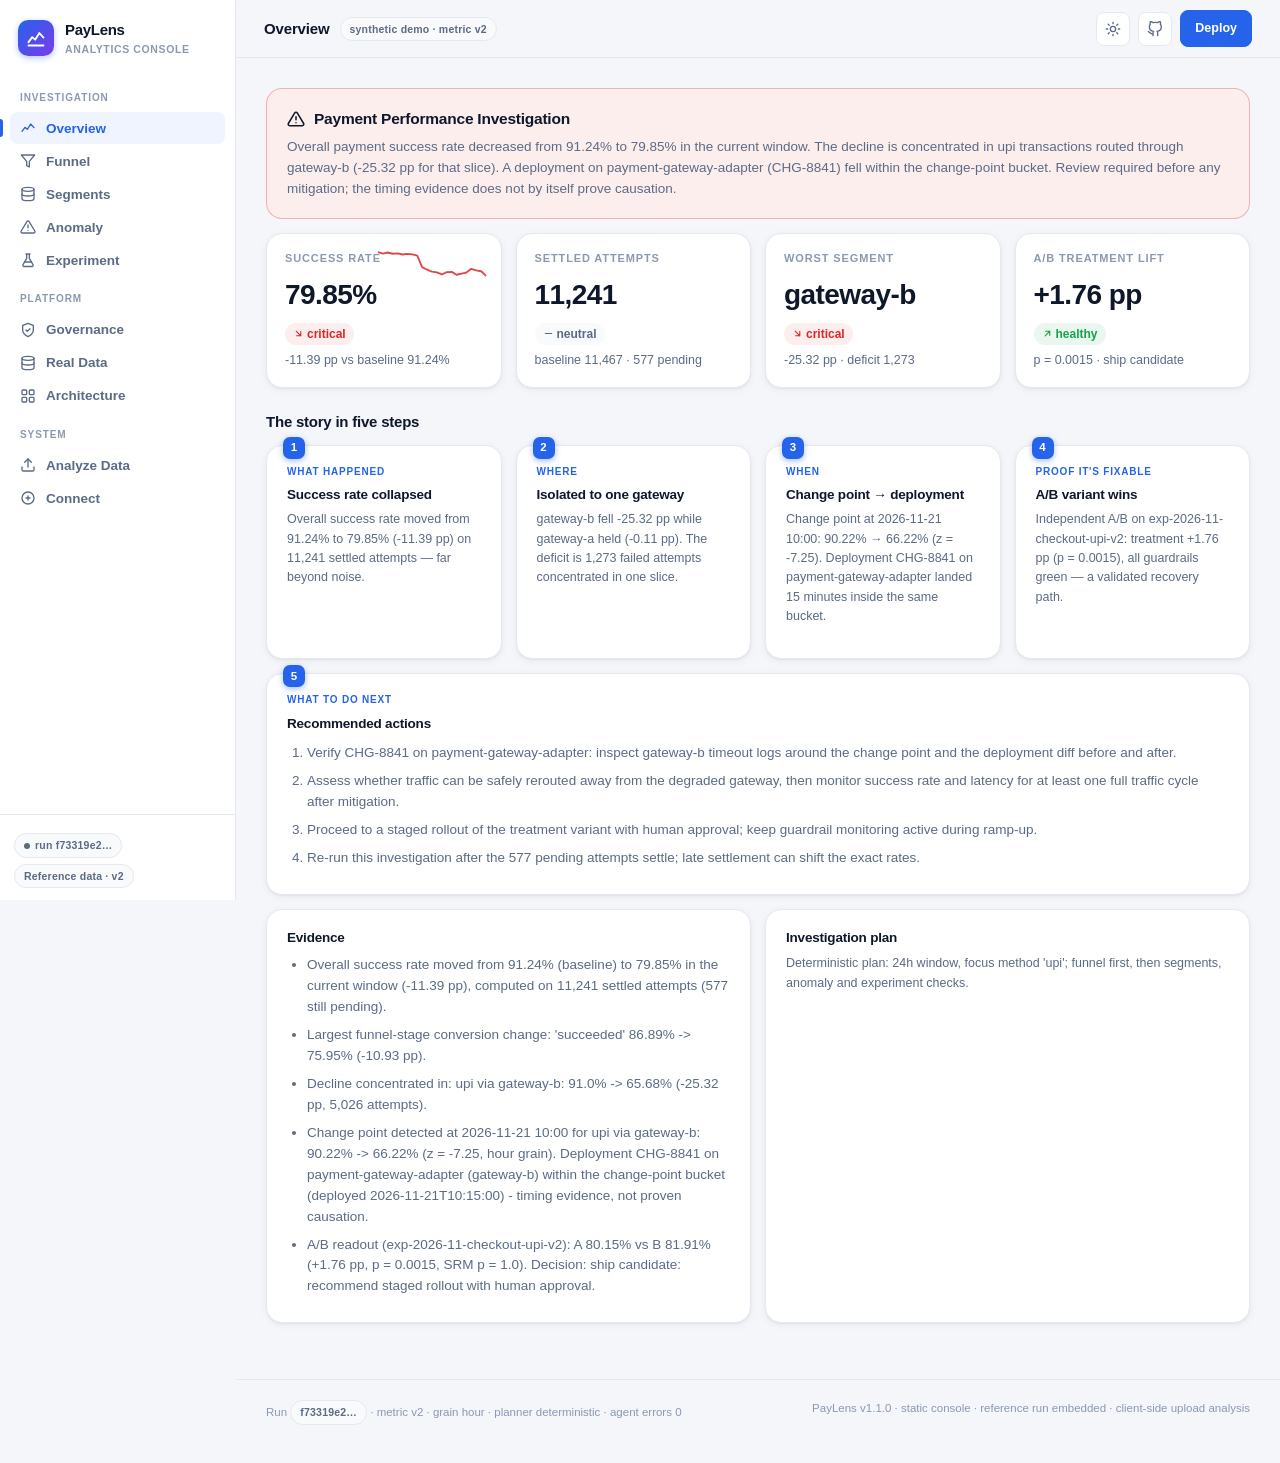
==== commit a0d197ea: "Bring-your-own-data: upload CSVs and run the same governed analysis Three paths into the identical g" ====
--- a/web/index.html
+++ b/web/index.html
@@ -280,13 +280,13 @@
 
     <!-- ANOMALY -->
     <section id="s-anomaly" hidden>
-      <div class="page-head"><h2>Anomaly timeline</h2><p>Hourly success rate for <b>upi via gateway-b</b> with same-hour baseline and the correlated deployment.</p></div>
+      <div class="page-head"><h2>Anomaly timeline</h2><p>Hourly success rate for <b id="an-seg"></b> with same-hour baseline (overall mean before the first full day) and the correlated deployment.</p></div>
       <div class="card">
         <div class="legend" style="margin:0 0 10px">
           <span class="key"><span class="sw" style="background:#2563eb"></span>Current</span>
           <span class="key"><span class="sw" style="background:#d97706"></span>Same-hour baseline</span>
-          <span class="key"><span class="sw" style="background:var(--bad);border-radius:50%"></span>Change point 10:00</span>
-          <span class="key"><span class="sw" style="background:var(--accent2)"></span>CHG-8841 deployed 10:15</span>
+          <span class="key"><span class="sw" style="background:var(--bad);border-radius:50%"></span><span id="an-leg-cp"></span></span>
+          <span class="key" id="an-leg-dep"><span class="sw" style="background:var(--accent2)"></span><span id="an-leg-dep-t"></span></span>
         </div>
         <div class="chart-wrap" id="an-chart"></div>
       </div>
@@ -397,6 +397,45 @@
       </div>
     </section>
 
+    <!-- ANALYZE -->
+    <section id="s-analyze" hidden>
+      <div class="page-head"><h2>Analyze your data</h2><p>Bring your own payments export — the same governed analysis (funnel, segments, anomaly timeline, A/B readout) runs right here in your browser. Nothing leaves your machine.</p></div>
+      <div class="card">
+        <h3>1 · Schema</h3>
+        <p class="desc">One row per payment attempt. The window semantics mirror the governed pipeline: <b>last 24 hours vs the previous 24 hours</b>, so the file must span at least ~46 hours (two full days).</p>
+        <div class="table-scroll"><table>
+          <tr><th>Column</th><th>Required</th><th>Values</th></tr>
+          <tr><td class="code">attempt_id</td><td>yes</td><td>unique per attempt</td></tr>
+          <tr><td class="code">started_at</td><td>yes</td><td>ISO timestamp (UTC) · span ≥ 46 h</td></tr>
+          <tr><td class="code">stage_reached</td><td>yes</td><td>started · method_selected · initiated · succeeded · failed · pending</td></tr>
+          <tr><td class="code">status</td><td>no</td><td>fallback stage source: succeeded / failed / pending</td></tr>
+          <tr><td class="code">method, gateway, bank, app_version, geo, customer_tier</td><td>no</td><td>free text — become segment dimensions</td></tr>
+          <tr><td class="code">experiment_id, variant</td><td>no</td><td>A/B columns (A/B) — enable the experiment readout</td></tr>
+          <tr><td class="code">amount, currency, customer_id</td><td>no</td><td>amount in major units; customer_id pseudonymised — never PII</td></tr>
+        </table></div>
+        <div class="connect-row">
+          <button class="btn ghost" id="dl-template">Download CSV template</button>
+          <a class="btn ghost" href="https://github.com/deepak2233/PayLens#analyze-your-own-data" target="_blank" rel="noopener">Bigger files → CLI / API</a>
+        </div>
+      </div>
+      <div class="card" style="margin-top:14px">
+        <h3>2 · Upload &amp; run</h3>
+        <p class="desc">Entirely client-side — comfortable up to ~100 MB / 1 M rows. Larger volumes: run the same pipeline via <span class="code">python cli.py analyze --csv your.csv</span> or <span class="code">POST /api/uploads</span> (streaming, 200 MB cap, full audited trail).</p>
+        <div id="drop" tabindex="0" role="button" aria-label="Choose CSV file" style="border:1.5px dashed var(--line);border-radius:var(--r-md);padding:26px;text-align:center;color:var(--muted);cursor:pointer">
+          <b style="color:var(--text)">Drop your CSV here</b> or click to choose a file
+          <div class="desc" style="margin-top:6px">one row per attempt · UTF-8 · , separated</div>
+        </div>
+        <input type="file" id="file" accept=".csv,text/csv" hidden>
+        <div class="connect-row"><button class="btn" id="run-btn" disabled>Analyze</button>
+        <button class="btn ghost" id="reset-btn" hidden>Reset to reference run</button></div>
+        <div id="up-out"></div>
+      </div>
+      <div class="card" style="margin-top:14px">
+        <h3>Service packaging</h3>
+        <p class="desc">This same flow, pointed at customer data under contract, is the self-serve tier of PayLens-as-a-service: governed SQL + audited agents make it safe to analyze data you do not own. See <b>SERVICES.md</b> in the repo for tiers, boundaries and pricing structure.</p>
+      </div>
+    </section>
+
     <!-- CONNECT -->
     <section id="s-connect" hidden>
       <div class="page-head"><h2>Connect &amp; deploy</h2><p>This console works as a pure static site with the reference run embedded — or point it at a live API.</p></div>
@@ -438,13 +477,13 @@
   </div>
   <footer>
     <div id="ft-prov"></div>
-    <div>PayLens v1.0.0 · static console · reference run embedded</div>
+    <div>PayLens v1.1.0 · static console · reference run embedded · client-side upload analysis</div>
   </footer>
 </div>
 </div>
 <div class="tip" id="tip" role="status"></div>
 <script>
-const DATA = {"demo": {"title": "Payment Performance Investigation", "finding": "Overall payment success rate decreased from 91.24% to 79.85% in the current window. The decline is concentrated in upi transactions routed through gateway-b (-25.32 pp for that slice). A deployment on payment-gateway-adapter (CHG-8841) fell within the change-point bucket. Review required before any mitigation; the timing evidence does not by itself prove causation.", "evidence": ["Overall success rate moved from 91.24% (baseline) to 79.85% in the current window (-11.39 pp), computed on 11,241 settled attempts (577 still pending).", "Largest funnel-stage conversion change: 'succeeded' 86.89% -> 75.95% (-10.93 pp).", "Decline concentrated in: upi via gateway-b: 91.0% -> 65.68% (-25.32 pp, 5,026 attempts).", "Change point detected at 2026-11-21 10:00 for upi via gateway-b: 90.22% -> 66.22% (z = -7.25, hour grain). Deployment CHG-8841 on payment-gateway-adapter (gateway-b) within the change-point bucket (deployed 2026-11-21T10:15:00) - timing evidence, not proven causation.", "A/B readout (exp-2026-11-checkout-upi-v2): A 80.15% vs B 81.91% (+1.76 pp, p = 0.0015, SRM p = 1.0). Decision: ship candidate: recommend staged rollout with human approval."], "affected_segments": [{"method": "upi", "gateway": "gateway-b", "success_rate_current": 65.68, "success_rate_baseline": 91.0, "delta_pp": -25.32, "attempts_current": 5275, "settled_current": 5026, "pending_current": 249, "success_deficit": 1272.6}], "recommended_actions": ["Verify CHG-8841 on payment-gateway-adapter: inspect gateway-b timeout logs around the change point and the deployment diff before and after.", "Assess whether traffic can be safely rerouted away from the degraded gateway, then monitor success rate and latency for at least one full traffic cycle after mitigation.", "Proceed to a staged rollout of the treatment variant with human approval; keep guardrail monitoring active during ramp-up.", "Re-run this investigation after the 577 pending attempts settle; late settlement can shift the exact rates."], "funnel": {"window": {"start": "2026-11-21T01:00:00+00:00", "end": "2026-11-22T01:00:00+00:00"}, "baseline": {"start": "2026-11-20T01:00:00+00:00", "end": "2026-11-21T01:00:00+00:00"}, "stages": [{"stage": "started", "current": 11818, "baseline": 12041, "conversion_current": 100.0, "conversion_baseline": 100.0, "delta_pp": 0.0}, {"stage": "method_selected", "current": 11471, "baseline": 11709, "conversion_current": 97.06, "conversion_baseline": 97.24, "delta_pp": -0.18}, {"stage": "initiated", "current": 11241, "baseline": 11467, "conversion_current": 95.12, "conversion_baseline": 95.23, "delta_pp": -0.12}, {"stage": "succeeded", "current": 8976, "baseline": 10462, "conversion_current": 75.95, "conversion_baseline": 86.89, "delta_pp": -10.93}], "overall": {"success_rate_current": 79.85, "success_rate_baseline": 91.24, "delta_pp": -11.39, "settled_current": 11241, "settled_baseline": 11467, "pending_current": 577}}, "segments": {"method": [{"value": "upi", "success_rate_current": 79.85, "success_rate_baseline": 91.24, "delta_pp": -11.39, "attempts_current": 11241, "success_deficit": 1280.3}], "gateway": [{"value": "gateway-b", "success_rate_current": 65.68, "success_rate_baseline": 91.0, "delta_pp": -25.32, "attempts_current": 5026, "success_deficit": 1272.6}, {"value": "gateway-a", "success_rate_current": 91.31, "success_rate_baseline": 91.42, "delta_pp": -0.11, "attempts_current": 6215, "success_deficit": 6.8}], "bank": [{"value": "HDFC", "success_rate_current": 79.14, "success_rate_baseline": 90.49, "delta_pp": -11.35, "attempts_current": 3390, "success_deficit": 384.8}, {"value": "ICICI", "success_rate_current": 80.32, "success_rate_baseline": 92.05, "delta_pp": -11.73, "attempts_current": 2866, "success_deficit": 336.2}, {"value": "SBI", "success_rate_current": 80.26, "success_rate_baseline": 90.94, "delta_pp": -10.68, "attempts_current": 2745, "success_deficit": 293.2}, {"value": "Axis", "success_rate_current": 80.3, "success_rate_baseline": 91.92, "delta_pp": -11.62, "attempts_current": 1340, "success_deficit": 155.7}, {"value": "Kotak", "success_rate_current": 79.11, "success_rate_baseline": 91.31, "delta_pp": -12.2, "attempts_current": 900, "success_deficit": 109.8}], "app_version": [{"value": "3.2.0", "success_rate_current": 79.48, "success_rate_baseline": 91.38, "delta_pp": -11.9, "attempts_current": 9589, "success_deficit": 1141.1}, {"value": "3.1.0", "success_rate_current": 82.29, "success_rate_baseline": 90.4, "delta_pp": -8.11, "attempts_current": 1107, "success_deficit": 89.8}, {"value": "3.3.0-beta", "success_rate_current": 81.47, "success_rate_baseline": 90.4, "delta_pp": -8.93, "attempts_current": 545, "success_deficit": 48.7}], "geo": [{"value": "IN-MH", "success_rate_current": 79.74, "success_rate_baseline": 90.95, "delta_pp": -11.21, "attempts_current": 3425, "success_deficit": 383.9}, {"value": "IN-KA", "success_rate_current": 80.66, "success_rate_baseline": 91.41, "delta_pp": -10.75, "attempts_current": 2787, "success_deficit": 299.6}, {"value": "IN-DL", "success_rate_current": 79.64, "success_rate_baseline": 91.32, "delta_pp": -11.68, "attempts_current": 2269, "success_deficit": 265.0}, {"value": "IN-TN", "success_rate_current": 79.64, "success_rate_baseline": 91.13, "delta_pp": -11.49, "attempts_current": 1655, "success_deficit": 190.2}, {"value": "IN-WB", "success_rate_current": 78.91, "success_rate_baseline": 91.67, "delta_pp": -12.76, "attempts_current": 1105, "success_deficit": 141.0}], "customer_tier": [{"value": "retail", "success_rate_current": 80.21, "success_rate_baseline": 91.2, "delta_pp": -10.99, "attempts_current": 8980, "success_deficit": 986.9}, {"value": "premium", "success_rate_current": 79.02, "success_rate_baseline": 91.06, "delta_pp": -12.04, "attempts_current": 1687, "success_deficit": 203.1}, {"value": "vip", "success_rate_current": 76.66, "success_rate_baseline": 92.27, "delta_pp": -15.61, "attempts_current": 574, "success_deficit": 89.6}]}, "anomaly": {"grain": "hour", "segment": {"method": "upi", "gateway": "gateway-b"}, "hourly_series": [{"hour": "01:00", "date": "2026-11-21", "success_rate": 95.83, "baseline_same_hour": 92.86, "delta_pp": 2.98, "z": 0.67, "attempts": 48}, {"hour": "02:00", "date": "2026-11-21", "success_rate": 92.86, "baseline_same_hour": 92.31, "delta_pp": 0.55, "z": 0.09, "attempts": 42}, {"hour": "03:00", "date": "2026-11-21", "success_rate": 95.0, "baseline_same_hour": 95.83, "delta_pp": -0.83, "z": -0.19, "attempts": 40}, {"hour": "04:00", "date": "2026-11-21", "success_rate": 92.54, "baseline_same_hour": 87.93, "delta_pp": 4.61, "z": 0.87, "attempts": 67}, {"hour": "05:00", "date": "2026-11-21", "success_rate": 93.33, "baseline_same_hour": 90.2, "delta_pp": 3.14, "z": 0.78, "attempts": 90}, {"hour": "06:00", "date": "2026-11-21", "success_rate": 91.1, "baseline_same_hour": 85.71, "delta_pp": 5.38, "z": 1.38, "attempts": 146}, {"hour": "07:00", "date": "2026-11-21", "success_rate": 92.38, "baseline_same_hour": 92.48, "delta_pp": -0.1, "z": -0.04, "attempts": 210}, {"hour": "08:00", "date": "2026-11-21", "success_rate": 91.29, "baseline_same_hour": 91.67, "delta_pp": -0.38, "z": -0.16, "attempts": 287}, {"hour": "09:00", "date": "2026-11-21", "success_rate": 88.99, "baseline_same_hour": 93.63, "delta_pp": -4.64, "z": -2.08, "attempts": 327}, {"hour": "10:00", "date": "2026-11-21", "success_rate": 66.22, "baseline_same_hour": 90.22, "delta_pp": -24.0, "z": -7.25, "attempts": 296}, {"hour": "11:00", "date": "2026-11-21", "success_rate": 61.21, "baseline_same_hour": 89.0, "delta_pp": -27.79, "z": -7.79, "attempts": 281}, {"hour": "12:00", "date": "2026-11-21", "success_rate": 57.65, "baseline_same_hour": 90.85, "delta_pp": -33.19, "z": -9.27, "attempts": 307}, {"hour": "13:00", "date": "2026-11-21", "success_rate": 55.98, "baseline_same_hour": 89.72, "delta_pp": -33.73, "z": -8.89, "attempts": 259}, {"hour": "14:00", "date": "2026-11-21", "success_rate": 51.93, "baseline_same_hour": 92.57, "delta_pp": -40.64, "z": -10.61, "attempts": 285}, {"hour": "15:00", "date": "2026-11-21", "success_rate": 56.47, "baseline_same_hour": 93.99, "delta_pp": -37.52, "z": -9.58, "attempts": 278}, {"hour": "16:00", "date": "2026-11-21", "success_rate": 57.04, "baseline_same_hour": 91.92, "delta_pp": -34.89, "z": -9.17, "attempts": 270}, {"hour": "17:00", "date": "2026-11-21", "success_rate": 51.39, "baseline_same_hour": 91.56, "delta_pp": -40.17, "z": -11.27, "attempts": 323}, {"hour": "18:00", "date": "2026-11-21", "success_rate": 53.59, "baseline_same_hour": 89.71, "delta_pp": -36.12, "z": -11.08, "attempts": 390}, {"hour": "19:00", "date": "2026-11-21", "success_rate": 55.66, "baseline_same_hour": 91.35, "delta_pp": -35.7, "z": -10.56, "attempts": 327}, {"hour": "20:00", "date": "2026-11-21", "success_rate": 62.98, "baseline_same_hour": 92.7, "delta_pp": -29.72, "z": -8.43, "attempts": 289}, {"hour": "21:00", "date": "2026-11-21", "success_rate": 59.91, "baseline_same_hour": 88.18, "delta_pp": -28.27, "z": -6.59, "attempts": 222}, {"hour": "22:00", "date": "2026-11-21", "success_rate": 58.21, "baseline_same_hour": 85.71, "delta_pp": -27.51, "z": -5.31, "attempts": 134}, {"hour": "23:00", "date": "2026-11-21", "success_rate": 49.07, "baseline_same_hour": 94.96, "delta_pp": -45.88, "z": -7.79, "attempts": 108}], "change_point": {"hour": "10:00", "date": "2026-11-21", "success_rate": 66.22, "baseline_same_hour": 90.22, "delta_pp": -24.0, "z": -7.25, "attempts": 296, "label": "2026-11-21 10:00"}, "rate_context": {"mean_before_change_point": 92.59, "mean_after_change_point": 56.95}, "correlated_deployment": {"change_id": "CHG-8841", "service": "payment-gateway-adapter", "gateway": "gateway-b", "deployed_at": "2026-11-21T10:15:00", "note": "Gateway B adapter rollout v2.7.0 (connection-pool resize)", "lead_time_minutes": -15, "relation": "within the change-point bucket"}, "interpretation": "Timing evidence only: the metric change point follows the listed deployment; causality must be confirmed by engineers in gateway logs before any rerouting or rollback decision."}, "experiment": {"experiment_id": "exp-2026-11-checkout-upi-v2", "assignments": {"A": 10000, "B": 10000}, "srm": {"ok": true, "chi2": 0.0, "p_value": 1.0, "degrees_of_freedom": 1}, "control": {"variant": "A", "attempts": 10000, "succeeded": 8015, "success_rate": 80.15}, "treatment": {"variant": "B", "attempts": 10000, "succeeded": 8191, "success_rate": 81.91}, "effect": {"delta_pp": 1.76, "relative_uplift_pct": 2.2, "z": 3.174, "p_value": "0.0015", "significant": true, "mde_pp": 1.58}, "guardrails": [{"variant": "A", "latency_p50_ms": 1348.0, "latency_p95_ms": 1780.0, "timeout_rate": 0.0, "dup_charge_rate": 0.0, "refund_rate": 0.0027}, {"variant": "B", "latency_p50_ms": 1149.0, "latency_p95_ms": 1579.0, "timeout_rate": 0.0, "dup_charge_rate": 0.0002, "refund_rate": 0.0022}], "guardrail_checks": [{"name": "latency_p95_ms", "control": 1780.0, "treatment": 1579.0, "threshold": 0.1, "unit": "ms", "ok": true}, {"name": "timeout_rate", "control": 0.0, "treatment": 0.0, "threshold": 0.1, "unit": "ratio", "ok": true}, {"name": "dup_charge_rate", "control": 0.0, "treatment": 0.0002, "threshold": 0.1, "unit": "ratio", "ok": true}, {"name": "refund_rate", "control": 0.0027, "treatment": 0.0022, "threshold": 0.1, "unit": "ratio", "ok": true}], "decision": "ship candidate: recommend staged rollout with human approval", "decision_reasons": ["assignment integrity, significance and all guardrails passed"]}, "provenance": {"run_id": "f73319e2-2680-43ae-82c5-5e2182530c43", "metric_version": 2, "grain": "hour", "planner": "deterministic", "plan_rationale": "Deterministic plan: 24h window, focus method 'upi'; funnel first, then segments, anomaly and experiment checks.", "audit": [{"agent": "funnel", "template": "funnel_counts", "rows": 1, "duration_ms": 26, "sql": "SELECT\n            COUNT(*)                                                              AS started,\n            SUM(CASE WHEN method_selected_at IS NOT NULL THEN 1 ELSE 0 END)        AS method_selected,\n            SUM(CASE WHEN initiated_at      IS NOT NULL THEN 1 ELSE 0 END)        AS initiated,\n            SUM(CASE WHEN settled           THEN 1 ELSE 0 END)                    AS settled,\n            SUM(CASE WHEN status = 'succeeded' THEN 1 ELSE 0 END)                  AS succeeded,\n            SUM(CASE WHEN settled AND status <> 'succeeded' THEN 1 ELSE 0 END)     AS failed\n        FROM pay"}, {"agent": "funnel", "template": "funnel_counts", "rows": 1, "duration_ms": 24, "sql": "SELECT\n            COUNT(*)                                                              AS started,\n            SUM(CASE WHEN method_selected_at IS NOT NULL THEN 1 ELSE 0 END)        AS method_selected,\n            SUM(CASE WHEN initiated_at      IS NOT NULL THEN 1 ELSE 0 END)        AS initiated,\n            SUM(CASE WHEN settled           THEN 1 ELSE 0 END)                    AS settled,\n            SUM(CASE WHEN status = 'succeeded' THEN 1 ELSE 0 END)                  AS succeeded,\n            SUM(CASE WHEN settled AND status <> 'succeeded' THEN 1 ELSE 0 END)     AS failed\n        FROM pay"}, {"agent": "segment", "template": "success_rate_by_dimension", "rows": 1, "duration_ms": 77, "sql": "SELECT method                                                               AS dim_value,\n               SUM(CASE WHEN in_current AND settled AND status='succeeded' THEN 1 ELSE 0 END) AS cur_succeeded,\n               SUM(CASE WHEN in_current AND settled THEN 1 ELSE 0 END)                        AS cur_settled,\n               SUM(CASE WHEN in_baseline AND settled AND status='succeeded' THEN 1 ELSE 0 END) AS base_succeeded,\n               SUM(CASE WHEN in_baseline AND settled THEN 1 ELSE 0 END)                       AS base_settled\n        FROM (\n            SELECT method,\n                   sta"}, {"agent": "segment", "template": "success_rate_by_dimension", "rows": 2, "duration_ms": 81, "sql": "SELECT gateway                                                               AS dim_value,\n               SUM(CASE WHEN in_current AND settled AND status='succeeded' THEN 1 ELSE 0 END) AS cur_succeeded,\n               SUM(CASE WHEN in_current AND settled THEN 1 ELSE 0 END)                        AS cur_settled,\n               SUM(CASE WHEN in_baseline AND settled AND status='succeeded' THEN 1 ELSE 0 END) AS base_succeeded,\n               SUM(CASE WHEN in_baseline AND settled THEN 1 ELSE 0 END)                       AS base_settled\n        FROM (\n            SELECT gateway,\n                   s"}, {"agent": "segment", "template": "success_rate_by_dimension", "rows": 5, "duration_ms": 78, "sql": "SELECT bank                                                               AS dim_value,\n               SUM(CASE WHEN in_current AND settled AND status='succeeded' THEN 1 ELSE 0 END) AS cur_succeeded,\n               SUM(CASE WHEN in_current AND settled THEN 1 ELSE 0 END)                        AS cur_settled,\n               SUM(CASE WHEN in_baseline AND settled AND status='succeeded' THEN 1 ELSE 0 END) AS base_succeeded,\n               SUM(CASE WHEN in_baseline AND settled THEN 1 ELSE 0 END)                       AS base_settled\n        FROM (\n            SELECT bank,\n                   started"}, {"agent": "segment", "template": "success_rate_by_dimension", "rows": 3, "duration_ms": 78, "sql": "SELECT app_version                                                               AS dim_value,\n               SUM(CASE WHEN in_current AND settled AND status='succeeded' THEN 1 ELSE 0 END) AS cur_succeeded,\n               SUM(CASE WHEN in_current AND settled THEN 1 ELSE 0 END)                        AS cur_settled,\n               SUM(CASE WHEN in_baseline AND settled AND status='succeeded' THEN 1 ELSE 0 END) AS base_succeeded,\n               SUM(CASE WHEN in_baseline AND settled THEN 1 ELSE 0 END)                       AS base_settled\n        FROM (\n            SELECT app_version,\n            "}, {"agent": "segment", "template": "success_rate_by_dimension", "rows": 5, "duration_ms": 79, "sql": "SELECT geo                                                               AS dim_value,\n               SUM(CASE WHEN in_current AND settled AND status='succeeded' THEN 1 ELSE 0 END) AS cur_succeeded,\n               SUM(CASE WHEN in_current AND settled THEN 1 ELSE 0 END)                        AS cur_settled,\n               SUM(CASE WHEN in_baseline AND settled AND status='succeeded' THEN 1 ELSE 0 END) AS base_succeeded,\n               SUM(CASE WHEN in_baseline AND settled THEN 1 ELSE 0 END)                       AS base_settled\n        FROM (\n            SELECT geo,\n                   started_a"}, {"agent": "segment", "template": "success_rate_by_dimension", "rows": 3, "duration_ms": 78, "sql": "SELECT customer_tier                                                               AS dim_value,\n               SUM(CASE WHEN in_current AND settled AND status='succeeded' THEN 1 ELSE 0 END) AS cur_succeeded,\n               SUM(CASE WHEN in_current AND settled THEN 1 ELSE 0 END)                        AS cur_settled,\n               SUM(CASE WHEN in_baseline AND settled AND status='succeeded' THEN 1 ELSE 0 END) AS base_succeeded,\n               SUM(CASE WHEN in_baseline AND settled THEN 1 ELSE 0 END)                       AS base_settled\n        FROM (\n            SELECT customer_tier,\n        "}, {"agent": "segment", "template": "segment_profile", "rows": 2, "duration_ms": 27, "sql": "SELECT method, gateway,\n               SUM(CASE WHEN settled AND status='succeeded' THEN 1 ELSE 0 END) AS succeeded,\n               SUM(CASE WHEN settled THEN 1 ELSE 0 END)                        AS settled,\n               SUM(CASE WHEN settled THEN 0 ELSE 1 END)                        AS pending,\n               COUNT(*)                                                        AS attempts\n        FROM payment_attempts\n        WHERE started_at >= :window_start AND started_at < :window_end\n              AND (:method IS NULL OR method = :method)\n              AND (:gateway IS NULL OR gateway = :gat"}, {"agent": "segment", "template": "segment_profile", "rows": 2, "duration_ms": 28, "sql": "SELECT method, gateway,\n               SUM(CASE WHEN settled AND status='succeeded' THEN 1 ELSE 0 END) AS succeeded,\n               SUM(CASE WHEN settled THEN 1 ELSE 0 END)                        AS settled,\n               SUM(CASE WHEN settled THEN 0 ELSE 1 END)                        AS pending,\n               COUNT(*)                                                        AS attempts\n        FROM payment_attempts\n        WHERE started_at >= :window_start AND started_at < :window_end\n              AND (:method IS NULL OR method = :method)\n              AND (:gateway IS NULL OR gateway = :gat"}, {"agent": "anomaly", "template": "hourly_success_rate", "rows": 47, "duration_ms": 22, "sql": "SELECT\n            CAST(strftime('%Y-%m-%dT%H', started_at) AS TEXT)                                          AS hour_bucket,\n            SUM(CASE WHEN status='succeeded' THEN 1 ELSE 0 END)                  AS succeeded,\n            COUNT(*)                                                             AS settled,\n            SUM(CASE WHEN status='succeeded' THEN 1 ELSE 0 END) * 1.0 / NULLIF(COUNT(*),0) AS success_rate\n        FROM payment_attempts\n        WHERE settled\n          AND started_at >= :window_start AND started_at < :window_end\n          AND method = :method\n          AND (:gateway I"}, {"agent": "anomaly", "template": "deployments_in_window", "rows": 3, "duration_ms": 0, "sql": "SELECT change_id, service, gateway, deployed_at, note\n        FROM deployments\n        WHERE deployed_at >= :baseline_start AND deployed_at < :window_end\n        ORDER BY deployed_at"}, {"agent": "experiment", "template": "list_experiments", "rows": 1, "duration_ms": 1, "sql": "SELECT DISTINCT experiment_id\n        FROM experiment_assignments\n        ORDER BY experiment_id\n        LIMIT 5"}, {"agent": "experiment", "template": "experiment_assignments", "rows": 2, "duration_ms": 4, "sql": "SELECT variant, COUNT(*) AS assigned\n        FROM experiment_assignments\n        WHERE experiment_id = :experiment_id\n        GROUP BY variant"}, {"agent": "experiment", "template": "experiment_outcomes", "rows": 2, "duration_ms": 13, "sql": "SELECT a.variant,\n               COUNT(*)                                                       AS attempts,\n               SUM(CASE WHEN a.status='succeeded' THEN 1 ELSE 0 END)           AS succeeded,\n               SUM(CASE WHEN a.status='succeeded' THEN 1 ELSE 0 END) * 1.0\n                   / NULLIF(COUNT(*), 0)                                       AS success_rate\n        FROM payment_attempts a\n        WHERE a.experiment_id = :experiment_id\n              AND a.settled\n              AND (:window_start IS NULL OR a.started_at >= :window_start)\n              AND (:window_end IS NULL OR a.st"}, {"agent": "experiment", "template": "experiment_guardrails", "rows": 2, "duration_ms": 14, "sql": "SELECT\n            a.variant,\n            COUNT(*)                                                        AS attempts,\n            SUM(CASE WHEN a.error_code='GATEWAY_TIMEOUT' THEN 1 ELSE 0 END) * 1.0 / NULLIF(COUNT(*),0) AS timeout_rate,\n            SUM(CASE WHEN a.is_duplicate_charge THEN 1 ELSE 0 END) * 1.0 / NULLIF(COUNT(*),0)          AS dup_charge_rate\n        FROM payment_attempts a\n        WHERE a.experiment_id = :experiment_id\n              AND a.settled\n              AND (:window_start IS NULL OR a.started_at >= :window_start)\n              AND (:window_end IS NULL OR a.started_at < "}, {"agent": "experiment", "template": "experiment_refunds", "rows": 2, "duration_ms": 0, "sql": "SELECT a.variant, COUNT(e.event_id) AS refunds\n        FROM payment_events e\n        JOIN payment_attempts a ON a.attempt_id = e.attempt_id\n        WHERE e.event_type = 'refund_issued'\n              AND a.experiment_id = :experiment_id\n              AND (:window_start IS NULL OR a.started_at >= :window_start)\n              AND (:window_end IS NULL OR a.started_at < :window_end)\n        GROUP BY a.variant"}, {"agent": "experiment", "template": "experiment_latency", "rows": 20000, "duration_ms": 19, "sql": "SELECT a.variant, a.latency_ms\n        FROM payment_attempts a\n        WHERE a.experiment_id = :experiment_id\n              AND a.latency_ms IS NOT NULL\n              AND (:window_start IS NULL OR a.started_at >= :window_start)\n              AND (:window_end IS NULL OR a.started_at < :window_end)"}], "agent_errors": []}}, "real": {"finding": "Overall payment success rate decreased from 99.0% to 96.92% in the current window. The drop is not concentrated in any segment above the configured volume and delta thresholds; treat it as platform-wide pending verification. Review required before any mitigation; the timing evidence does not by itself prove causation.", "evidence": ["Overall success rate moved from 99.0% (baseline) to 96.92% in the current window (-2.08 pp), computed on 1,494 settled attempts (6 still pending).", "Largest funnel-stage conversion change: 'initiated' 99.79% -> 97.07% (-2.72 pp).", "Real aggregate A/B readouts (Upworthy Research Archive (CC BY 4.0), arm units are the source's own impressions): upworthy-51f02df82c37bc6447007d0d: control 2.06% vs treatment 8.0% (+5.94 pp, p = 3e-16, SRM p = 0.001) -> ship candidate: recommend staged rollout with human approval | upworthy-5419ed6f3088cfcf1f0000c0: control 10.94% vs treatment 5.52% (-5.42 pp, p = 4e-16, SRM p = 0.4435) -> hold: treatment significantly worse than control | upworthy-5143607b220cb8000200091c: control 2.3% vs treatment 7.08% (+4.78 pp, p = 3e-16, SRM p = 0.0382) -> ship candidate: recommend staged rollout with human approval."], "recommended_actions": ["Re-run this investigation after the 6 pending attempts settle; late settlement can shift the exact rates."], "funnel_overall": {"success_rate_current": 96.92, "success_rate_baseline": 99.0, "delta_pp": -2.08, "settled_current": 1494, "settled_baseline": 13459, "pending_current": 6}, "funnel_window": {"start": "2018-08-18T21:00:00+00:00", "end": "2018-10-17T21:00:00+00:00"}, "data_source": "olist (real orders) + upworthy (real A/B archive)", "grain": "day", "planner": "config-driven", "data_provenance": {"olist": {"source": "Olist adapter: real marketplace orders -> PayLens canonical event stream", "verification": {"source": "olist", "title": "Olist Brazilian E-commerce Public Dataset (real marketplace data)", "license": "CC BY-NC-SA 4.0 (attribution + non-commercial + share-alike)", "files": [{"file": "olist_orders_dataset.csv", "sha256": "8df58ef3d2d7e9944010f7beecd9b75367f5588ec6e3c91cec19ae3345ef9ecf", "rows": 99441}, {"file": "olist_order_payments_dataset.csv", "sha256": "4f713964f2815dbbaa40b9488268c55aac3627bfce5aa96cf58d1f3616de3cc0", "rows": 103886}, {"file": "olist_customers_dataset.csv", "sha256": "983a422239e1712ded753b3bf9ecf47dc73f144d306029dcfa99e70a226883d2", "rows": 99441}]}, "validation": [{"file": "olist_orders_dataset.csv", "rows_read": 99441, "accepted": 99441, "rejected": 0, "reject_reasons": {}, "dead_letter_sample": []}, {"file": "olist_order_payments_dataset.csv", "rows_read": 103886, "accepted": 103886, "rejected": 0, "reject_reasons": {}, "dead_letter_sample": []}, {"file": "olist_customers_dataset.csv", "rows_read": 99441, "accepted": 99441, "rejected": 0, "reject_reasons": {}, "dead_letter_sample": []}], "mapping": {"attempt": "olist order_id", "amount": "sum(order payments) in centavos, currency BRL", "method": "primary payment_type (lowest payment_sequential)", "second_dimension": "customer_state (presented as region)", "terminal": "delivered=succeeded; canceled/unavailable=failed at last observed event; other statuses pending (censoring-safe)", "timezone": "source BRT (UTC-3) -> store UTC"}, "stats": {"orders": 99441, "events_received": 495156, "events_ingested": 495156, "duplicates": 0, "invalid": 0, "attempts_upserted": 99441, "assignments": 0, "assignments_backfilled": 0, "duration_ms": 110598}}, "upworthy": {"summary": {"source": "Upworthy Research Archive (CC BY 4.0)", "packages": 22666, "tests_total": 4873, "tests_evaluated": 4873, "tests_srm_ok_significant": 1488, "tests_srm_failures": 747}}}}};
+const DATA = {"demo": {"title": "Payment Performance Investigation", "finding": "Overall payment success rate decreased from 91.24% to 79.85% in the current window. The decline is concentrated in upi transactions routed through gateway-b (-25.32 pp for that slice). A deployment on payment-gateway-adapter (CHG-8841) fell within the change-point bucket. Review required before any mitigation; the timing evidence does not by itself prove causation.", "evidence": ["Overall success rate moved from 91.24% (baseline) to 79.85% in the current window (-11.39 pp), computed on 11,241 settled attempts (577 still pending).", "Largest funnel-stage conversion change: 'succeeded' 86.89% -> 75.95% (-10.93 pp).", "Decline concentrated in: upi via gateway-b: 91.0% -> 65.68% (-25.32 pp, 5,026 attempts).", "Change point detected at 2026-11-21 10:00 for upi via gateway-b: 90.22% -> 66.22% (z = -7.25, hour grain). Deployment CHG-8841 on payment-gateway-adapter (gateway-b) within the change-point bucket (deployed 2026-11-21T10:15:00) - timing evidence, not proven causation.", "A/B readout (exp-2026-11-checkout-upi-v2): A 80.15% vs B 81.91% (+1.76 pp, p = 0.0015, SRM p = 1.0). Decision: ship candidate: recommend staged rollout with human approval."], "affected_segments": [{"method": "upi", "gateway": "gateway-b", "success_rate_current": 65.68, "success_rate_baseline": 91.0, "delta_pp": -25.32, "attempts_current": 5275, "settled_current": 5026, "pending_current": 249, "success_deficit": 1272.6}], "recommended_actions": ["Verify CHG-8841 on payment-gateway-adapter: inspect gateway-b timeout logs around the change point and the deployment diff before and after.", "Assess whether traffic can be safely rerouted away from the degraded gateway, then monitor success rate and latency for at least one full traffic cycle after mitigation.", "Proceed to a staged rollout of the treatment variant with human approval; keep guardrail monitoring active during ramp-up.", "Re-run this investigation after the 577 pending attempts settle; late settlement can shift the exact rates."], "funnel": {"window": {"start": "2026-11-21T01:00:00+00:00", "end": "2026-11-22T01:00:00+00:00"}, "baseline": {"start": "2026-11-20T01:00:00+00:00", "end": "2026-11-21T01:00:00+00:00"}, "stages": [{"stage": "started", "current": 11818, "baseline": 12041, "conversion_current": 100.0, "conversion_baseline": 100.0, "delta_pp": 0.0}, {"stage": "method_selected", "current": 11471, "baseline": 11709, "conversion_current": 97.06, "conversion_baseline": 97.24, "delta_pp": -0.18}, {"stage": "initiated", "current": 11241, "baseline": 11467, "conversion_current": 95.12, "conversion_baseline": 95.23, "delta_pp": -0.12}, {"stage": "succeeded", "current": 8976, "baseline": 10462, "conversion_current": 75.95, "conversion_baseline": 86.89, "delta_pp": -10.93}], "overall": {"success_rate_current": 79.85, "success_rate_baseline": 91.24, "delta_pp": -11.39, "settled_current": 11241, "settled_baseline": 11467, "pending_current": 577}}, "segments": {"method": [{"value": "upi", "success_rate_current": 79.85, "success_rate_baseline": 91.24, "delta_pp": -11.39, "attempts_current": 11241, "success_deficit": 1280.3}], "gateway": [{"value": "gateway-b", "success_rate_current": 65.68, "success_rate_baseline": 91.0, "delta_pp": -25.32, "attempts_current": 5026, "success_deficit": 1272.6}, {"value": "gateway-a", "success_rate_current": 91.31, "success_rate_baseline": 91.42, "delta_pp": -0.11, "attempts_current": 6215, "success_deficit": 6.8}], "bank": [{"value": "HDFC", "success_rate_current": 79.14, "success_rate_baseline": 90.49, "delta_pp": -11.35, "attempts_current": 3390, "success_deficit": 384.8}, {"value": "ICICI", "success_rate_current": 80.32, "success_rate_baseline": 92.05, "delta_pp": -11.73, "attempts_current": 2866, "success_deficit": 336.2}, {"value": "SBI", "success_rate_current": 80.26, "success_rate_baseline": 90.94, "delta_pp": -10.68, "attempts_current": 2745, "success_deficit": 293.2}, {"value": "Axis", "success_rate_current": 80.3, "success_rate_baseline": 91.92, "delta_pp": -11.62, "attempts_current": 1340, "success_deficit": 155.7}, {"value": "Kotak", "success_rate_current": 79.11, "success_rate_baseline": 91.31, "delta_pp": -12.2, "attempts_current": 900, "success_deficit": 109.8}], "app_version": [{"value": "3.2.0", "success_rate_current": 79.48, "success_rate_baseline": 91.38, "delta_pp": -11.9, "attempts_current": 9589, "success_deficit": 1141.1}, {"value": "3.1.0", "success_rate_current": 82.29, "success_rate_baseline": 90.4, "delta_pp": -8.11, "attempts_current": 1107, "success_deficit": 89.8}, {"value": "3.3.0-beta", "success_rate_current": 81.47, "success_rate_baseline": 90.4, "delta_pp": -8.93, "attempts_current": 545, "success_deficit": 48.7}], "geo": [{"value": "IN-MH", "success_rate_current": 79.74, "success_rate_baseline": 90.95, "delta_pp": -11.21, "attempts_current": 3425, "success_deficit": 383.9}, {"value": "IN-KA", "success_rate_current": 80.66, "success_rate_baseline": 91.41, "delta_pp": -10.75, "attempts_current": 2787, "success_deficit": 299.6}, {"value": "IN-DL", "success_rate_current": 79.64, "success_rate_baseline": 91.32, "delta_pp": -11.68, "attempts_current": 2269, "success_deficit": 265.0}, {"value": "IN-TN", "success_rate_current": 79.64, "success_rate_baseline": 91.13, "delta_pp": -11.49, "attempts_current": 1655, "success_deficit": 190.2}, {"value": "IN-WB", "success_rate_current": 78.91, "success_rate_baseline": 91.67, "delta_pp": -12.76, "attempts_current": 1105, "success_deficit": 141.0}], "customer_tier": [{"value": "retail", "success_rate_current": 80.21, "success_rate_baseline": 91.2, "delta_pp": -10.99, "attempts_current": 8980, "success_deficit": 986.9}, {"value": "premium", "success_rate_current": 79.02, "success_rate_baseline": 91.06, "delta_pp": -12.04, "attempts_current": 1687, "success_deficit": 203.1}, {"value": "vip", "success_rate_current": 76.66, "success_rate_baseline": 92.27, "delta_pp": -15.61, "attempts_current": 574, "success_deficit": 89.6}]}, "anomaly": {"grain": "hour", "segment": "method=upi · gateway=gateway-b", "hourly_series": [{"hour": "01:00", "date": "2026-11-21", "success_rate": 95.83, "baseline_same_hour": 92.86, "delta_pp": 2.98, "z": 0.67, "attempts": 48}, {"hour": "02:00", "date": "2026-11-21", "success_rate": 92.86, "baseline_same_hour": 92.31, "delta_pp": 0.55, "z": 0.09, "attempts": 42}, {"hour": "03:00", "date": "2026-11-21", "success_rate": 95.0, "baseline_same_hour": 95.83, "delta_pp": -0.83, "z": -0.19, "attempts": 40}, {"hour": "04:00", "date": "2026-11-21", "success_rate": 92.54, "baseline_same_hour": 87.93, "delta_pp": 4.61, "z": 0.87, "attempts": 67}, {"hour": "05:00", "date": "2026-11-21", "success_rate": 93.33, "baseline_same_hour": 90.2, "delta_pp": 3.14, "z": 0.78, "attempts": 90}, {"hour": "06:00", "date": "2026-11-21", "success_rate": 91.1, "baseline_same_hour": 85.71, "delta_pp": 5.38, "z": 1.38, "attempts": 146}, {"hour": "07:00", "date": "2026-11-21", "success_rate": 92.38, "baseline_same_hour": 92.48, "delta_pp": -0.1, "z": -0.04, "attempts": 210}, {"hour": "08:00", "date": "2026-11-21", "success_rate": 91.29, "baseline_same_hour": 91.67, "delta_pp": -0.38, "z": -0.16, "attempts": 287}, {"hour": "09:00", "date": "2026-11-21", "success_rate": 88.99, "baseline_same_hour": 93.63, "delta_pp": -4.64, "z": -2.08, "attempts": 327}, {"hour": "10:00", "date": "2026-11-21", "success_rate": 66.22, "baseline_same_hour": 90.22, "delta_pp": -24.0, "z": -7.25, "attempts": 296}, {"hour": "11:00", "date": "2026-11-21", "success_rate": 61.21, "baseline_same_hour": 89.0, "delta_pp": -27.79, "z": -7.79, "attempts": 281}, {"hour": "12:00", "date": "2026-11-21", "success_rate": 57.65, "baseline_same_hour": 90.85, "delta_pp": -33.19, "z": -9.27, "attempts": 307}, {"hour": "13:00", "date": "2026-11-21", "success_rate": 55.98, "baseline_same_hour": 89.72, "delta_pp": -33.73, "z": -8.89, "attempts": 259}, {"hour": "14:00", "date": "2026-11-21", "success_rate": 51.93, "baseline_same_hour": 92.57, "delta_pp": -40.64, "z": -10.61, "attempts": 285}, {"hour": "15:00", "date": "2026-11-21", "success_rate": 56.47, "baseline_same_hour": 93.99, "delta_pp": -37.52, "z": -9.58, "attempts": 278}, {"hour": "16:00", "date": "2026-11-21", "success_rate": 57.04, "baseline_same_hour": 91.92, "delta_pp": -34.89, "z": -9.17, "attempts": 270}, {"hour": "17:00", "date": "2026-11-21", "success_rate": 51.39, "baseline_same_hour": 91.56, "delta_pp": -40.17, "z": -11.27, "attempts": 323}, {"hour": "18:00", "date": "2026-11-21", "success_rate": 53.59, "baseline_same_hour": 89.71, "delta_pp": -36.12, "z": -11.08, "attempts": 390}, {"hour": "19:00", "date": "2026-11-21", "success_rate": 55.66, "baseline_same_hour": 91.35, "delta_pp": -35.7, "z": -10.56, "attempts": 327}, {"hour": "20:00", "date": "2026-11-21", "success_rate": 62.98, "baseline_same_hour": 92.7, "delta_pp": -29.72, "z": -8.43, "attempts": 289}, {"hour": "21:00", "date": "2026-11-21", "success_rate": 59.91, "baseline_same_hour": 88.18, "delta_pp": -28.27, "z": -6.59, "attempts": 222}, {"hour": "22:00", "date": "2026-11-21", "success_rate": 58.21, "baseline_same_hour": 85.71, "delta_pp": -27.51, "z": -5.31, "attempts": 134}, {"hour": "23:00", "date": "2026-11-21", "success_rate": 49.07, "baseline_same_hour": 94.96, "delta_pp": -45.88, "z": -7.79, "attempts": 108}], "change_point": {"hour": "10:00", "date": "2026-11-21", "success_rate": 66.22, "baseline_same_hour": 90.22, "delta_pp": -24.0, "z": -7.25, "attempts": 296, "label": "2026-11-21 10:00"}, "rate_context": {"mean_before_change_point": 92.59, "mean_after_change_point": 56.95}, "correlated_deployment": {"change_id": "CHG-8841", "service": "payment-gateway-adapter", "gateway": "gateway-b", "deployed_at": "2026-11-21T10:15:00", "note": "Gateway B adapter rollout v2.7.0 (connection-pool resize)", "lead_time_minutes": -15, "relation": "within the change-point bucket"}, "interpretation": "Timing evidence only: the metric change point follows the listed deployment; causality must be confirmed by engineers in gateway logs before any rerouting or rollback decision."}, "experiment": {"experiment_id": "exp-2026-11-checkout-upi-v2", "assignments": {"A": 10000, "B": 10000}, "srm": {"ok": true, "chi2": 0.0, "p_value": 1.0, "degrees_of_freedom": 1}, "control": {"variant": "A", "attempts": 10000, "succeeded": 8015, "success_rate": 80.15}, "treatment": {"variant": "B", "attempts": 10000, "succeeded": 8191, "success_rate": 81.91}, "effect": {"delta_pp": 1.76, "relative_uplift_pct": 2.2, "z": 3.174, "p_value": "0.0015", "significant": true, "mde_pp": 1.58}, "guardrails": [{"variant": "A", "latency_p50_ms": 1348.0, "latency_p95_ms": 1780.0, "timeout_rate": 0.0, "dup_charge_rate": 0.0, "refund_rate": 0.0027}, {"variant": "B", "latency_p50_ms": 1149.0, "latency_p95_ms": 1579.0, "timeout_rate": 0.0, "dup_charge_rate": 0.0002, "refund_rate": 0.0022}], "guardrail_checks": [{"name": "latency_p95_ms", "control": 1780.0, "treatment": 1579.0, "threshold": 0.1, "unit": "ms", "ok": true}, {"name": "timeout_rate", "control": 0.0, "treatment": 0.0, "threshold": 0.1, "unit": "ratio", "ok": true}, {"name": "dup_charge_rate", "control": 0.0, "treatment": 0.0002, "threshold": 0.1, "unit": "ratio", "ok": true}, {"name": "refund_rate", "control": 0.0027, "treatment": 0.0022, "threshold": 0.1, "unit": "ratio", "ok": true}], "decision": "ship candidate: recommend staged rollout with human approval", "decision_reasons": ["assignment integrity, significance and all guardrails passed"]}, "provenance": {"run_id": "f73319e2-2680-43ae-82c5-5e2182530c43", "metric_version": 2, "grain": "hour", "planner": "deterministic", "plan_rationale": "Deterministic plan: 24h window, focus method 'upi'; funnel first, then segments, anomaly and experiment checks.", "audit": [{"agent": "funnel", "template": "funnel_counts", "rows": 1, "duration_ms": 26, "sql": "SELECT\n            COUNT(*)                                                              AS started,\n            SUM(CASE WHEN method_selected_at IS NOT NULL THEN 1 ELSE 0 END)        AS method_selected,\n            SUM(CASE WHEN initiated_at      IS NOT NULL THEN 1 ELSE 0 END)        AS initiated,\n            SUM(CASE WHEN settled           THEN 1 ELSE 0 END)                    AS settled,\n            SUM(CASE WHEN status = 'succeeded' THEN 1 ELSE 0 END)                  AS succeeded,\n            SUM(CASE WHEN settled AND status <> 'succeeded' THEN 1 ELSE 0 END)     AS failed\n        FROM pay"}, {"agent": "funnel", "template": "funnel_counts", "rows": 1, "duration_ms": 24, "sql": "SELECT\n            COUNT(*)                                                              AS started,\n            SUM(CASE WHEN method_selected_at IS NOT NULL THEN 1 ELSE 0 END)        AS method_selected,\n            SUM(CASE WHEN initiated_at      IS NOT NULL THEN 1 ELSE 0 END)        AS initiated,\n            SUM(CASE WHEN settled           THEN 1 ELSE 0 END)                    AS settled,\n            SUM(CASE WHEN status = 'succeeded' THEN 1 ELSE 0 END)                  AS succeeded,\n            SUM(CASE WHEN settled AND status <> 'succeeded' THEN 1 ELSE 0 END)     AS failed\n        FROM pay"}, {"agent": "segment", "template": "success_rate_by_dimension", "rows": 1, "duration_ms": 77, "sql": "SELECT method                                                               AS dim_value,\n               SUM(CASE WHEN in_current AND settled AND status='succeeded' THEN 1 ELSE 0 END) AS cur_succeeded,\n               SUM(CASE WHEN in_current AND settled THEN 1 ELSE 0 END)                        AS cur_settled,\n               SUM(CASE WHEN in_baseline AND settled AND status='succeeded' THEN 1 ELSE 0 END) AS base_succeeded,\n               SUM(CASE WHEN in_baseline AND settled THEN 1 ELSE 0 END)                       AS base_settled\n        FROM (\n            SELECT method,\n                   sta"}, {"agent": "segment", "template": "success_rate_by_dimension", "rows": 2, "duration_ms": 81, "sql": "SELECT gateway                                                               AS dim_value,\n               SUM(CASE WHEN in_current AND settled AND status='succeeded' THEN 1 ELSE 0 END) AS cur_succeeded,\n               SUM(CASE WHEN in_current AND settled THEN 1 ELSE 0 END)                        AS cur_settled,\n               SUM(CASE WHEN in_baseline AND settled AND status='succeeded' THEN 1 ELSE 0 END) AS base_succeeded,\n               SUM(CASE WHEN in_baseline AND settled THEN 1 ELSE 0 END)                       AS base_settled\n        FROM (\n            SELECT gateway,\n                   s"}, {"agent": "segment", "template": "success_rate_by_dimension", "rows": 5, "duration_ms": 78, "sql": "SELECT bank                                                               AS dim_value,\n               SUM(CASE WHEN in_current AND settled AND status='succeeded' THEN 1 ELSE 0 END) AS cur_succeeded,\n               SUM(CASE WHEN in_current AND settled THEN 1 ELSE 0 END)                        AS cur_settled,\n               SUM(CASE WHEN in_baseline AND settled AND status='succeeded' THEN 1 ELSE 0 END) AS base_succeeded,\n               SUM(CASE WHEN in_baseline AND settled THEN 1 ELSE 0 END)                       AS base_settled\n        FROM (\n            SELECT bank,\n                   started"}, {"agent": "segment", "template": "success_rate_by_dimension", "rows": 3, "duration_ms": 78, "sql": "SELECT app_version                                                               AS dim_value,\n               SUM(CASE WHEN in_current AND settled AND status='succeeded' THEN 1 ELSE 0 END) AS cur_succeeded,\n               SUM(CASE WHEN in_current AND settled THEN 1 ELSE 0 END)                        AS cur_settled,\n               SUM(CASE WHEN in_baseline AND settled AND status='succeeded' THEN 1 ELSE 0 END) AS base_succeeded,\n               SUM(CASE WHEN in_baseline AND settled THEN 1 ELSE 0 END)                       AS base_settled\n        FROM (\n            SELECT app_version,\n            "}, {"agent": "segment", "template": "success_rate_by_dimension", "rows": 5, "duration_ms": 79, "sql": "SELECT geo                                                               AS dim_value,\n               SUM(CASE WHEN in_current AND settled AND status='succeeded' THEN 1 ELSE 0 END) AS cur_succeeded,\n               SUM(CASE WHEN in_current AND settled THEN 1 ELSE 0 END)                        AS cur_settled,\n               SUM(CASE WHEN in_baseline AND settled AND status='succeeded' THEN 1 ELSE 0 END) AS base_succeeded,\n               SUM(CASE WHEN in_baseline AND settled THEN 1 ELSE 0 END)                       AS base_settled\n        FROM (\n            SELECT geo,\n                   started_a"}, {"agent": "segment", "template": "success_rate_by_dimension", "rows": 3, "duration_ms": 78, "sql": "SELECT customer_tier                                                               AS dim_value,\n               SUM(CASE WHEN in_current AND settled AND status='succeeded' THEN 1 ELSE 0 END) AS cur_succeeded,\n               SUM(CASE WHEN in_current AND settled THEN 1 ELSE 0 END)                        AS cur_settled,\n               SUM(CASE WHEN in_baseline AND settled AND status='succeeded' THEN 1 ELSE 0 END) AS base_succeeded,\n               SUM(CASE WHEN in_baseline AND settled THEN 1 ELSE 0 END)                       AS base_settled\n        FROM (\n            SELECT customer_tier,\n        "}, {"agent": "segment", "template": "segment_profile", "rows": 2, "duration_ms": 27, "sql": "SELECT method, gateway,\n               SUM(CASE WHEN settled AND status='succeeded' THEN 1 ELSE 0 END) AS succeeded,\n               SUM(CASE WHEN settled THEN 1 ELSE 0 END)                        AS settled,\n               SUM(CASE WHEN settled THEN 0 ELSE 1 END)                        AS pending,\n               COUNT(*)                                                        AS attempts\n        FROM payment_attempts\n        WHERE started_at >= :window_start AND started_at < :window_end\n              AND (:method IS NULL OR method = :method)\n              AND (:gateway IS NULL OR gateway = :gat"}, {"agent": "segment", "template": "segment_profile", "rows": 2, "duration_ms": 28, "sql": "SELECT method, gateway,\n               SUM(CASE WHEN settled AND status='succeeded' THEN 1 ELSE 0 END) AS succeeded,\n               SUM(CASE WHEN settled THEN 1 ELSE 0 END)                        AS settled,\n               SUM(CASE WHEN settled THEN 0 ELSE 1 END)                        AS pending,\n               COUNT(*)                                                        AS attempts\n        FROM payment_attempts\n        WHERE started_at >= :window_start AND started_at < :window_end\n              AND (:method IS NULL OR method = :method)\n              AND (:gateway IS NULL OR gateway = :gat"}, {"agent": "anomaly", "template": "hourly_success_rate", "rows": 47, "duration_ms": 22, "sql": "SELECT\n            CAST(strftime('%Y-%m-%dT%H', started_at) AS TEXT)                                          AS hour_bucket,\n            SUM(CASE WHEN status='succeeded' THEN 1 ELSE 0 END)                  AS succeeded,\n            COUNT(*)                                                             AS settled,\n            SUM(CASE WHEN status='succeeded' THEN 1 ELSE 0 END) * 1.0 / NULLIF(COUNT(*),0) AS success_rate\n        FROM payment_attempts\n        WHERE settled\n          AND started_at >= :window_start AND started_at < :window_end\n          AND method = :method\n          AND (:gateway I"}, {"agent": "anomaly", "template": "deployments_in_window", "rows": 3, "duration_ms": 0, "sql": "SELECT change_id, service, gateway, deployed_at, note\n        FROM deployments\n        WHERE deployed_at >= :baseline_start AND deployed_at < :window_end\n        ORDER BY deployed_at"}, {"agent": "experiment", "template": "list_experiments", "rows": 1, "duration_ms": 1, "sql": "SELECT DISTINCT experiment_id\n        FROM experiment_assignments\n        ORDER BY experiment_id\n        LIMIT 5"}, {"agent": "experiment", "template": "experiment_assignments", "rows": 2, "duration_ms": 4, "sql": "SELECT variant, COUNT(*) AS assigned\n        FROM experiment_assignments\n        WHERE experiment_id = :experiment_id\n        GROUP BY variant"}, {"agent": "experiment", "template": "experiment_outcomes", "rows": 2, "duration_ms": 13, "sql": "SELECT a.variant,\n               COUNT(*)                                                       AS attempts,\n               SUM(CASE WHEN a.status='succeeded' THEN 1 ELSE 0 END)           AS succeeded,\n               SUM(CASE WHEN a.status='succeeded' THEN 1 ELSE 0 END) * 1.0\n                   / NULLIF(COUNT(*), 0)                                       AS success_rate\n        FROM payment_attempts a\n        WHERE a.experiment_id = :experiment_id\n              AND a.settled\n              AND (:window_start IS NULL OR a.started_at >= :window_start)\n              AND (:window_end IS NULL OR a.st"}, {"agent": "experiment", "template": "experiment_guardrails", "rows": 2, "duration_ms": 14, "sql": "SELECT\n            a.variant,\n            COUNT(*)                                                        AS attempts,\n            SUM(CASE WHEN a.error_code='GATEWAY_TIMEOUT' THEN 1 ELSE 0 END) * 1.0 / NULLIF(COUNT(*),0) AS timeout_rate,\n            SUM(CASE WHEN a.is_duplicate_charge THEN 1 ELSE 0 END) * 1.0 / NULLIF(COUNT(*),0)          AS dup_charge_rate\n        FROM payment_attempts a\n        WHERE a.experiment_id = :experiment_id\n              AND a.settled\n              AND (:window_start IS NULL OR a.started_at >= :window_start)\n              AND (:window_end IS NULL OR a.started_at < "}, {"agent": "experiment", "template": "experiment_refunds", "rows": 2, "duration_ms": 0, "sql": "SELECT a.variant, COUNT(e.event_id) AS refunds\n        FROM payment_events e\n        JOIN payment_attempts a ON a.attempt_id = e.attempt_id\n        WHERE e.event_type = 'refund_issued'\n              AND a.experiment_id = :experiment_id\n              AND (:window_start IS NULL OR a.started_at >= :window_start)\n              AND (:window_end IS NULL OR a.started_at < :window_end)\n        GROUP BY a.variant"}, {"agent": "experiment", "template": "experiment_latency", "rows": 20000, "duration_ms": 19, "sql": "SELECT a.variant, a.latency_ms\n        FROM payment_attempts a\n        WHERE a.experiment_id = :experiment_id\n              AND a.latency_ms IS NOT NULL\n              AND (:window_start IS NULL OR a.started_at >= :window_start)\n              AND (:window_end IS NULL OR a.started_at < :window_end)"}], "agent_errors": []}}, "real": {"finding": "Overall payment success rate decreased from 99.0% to 96.92% in the current window. The drop is not concentrated in any segment above the configured volume and delta thresholds; treat it as platform-wide pending verification. Review required before any mitigation; the timing evidence does not by itself prove causation.", "evidence": ["Overall success rate moved from 99.0% (baseline) to 96.92% in the current window (-2.08 pp), computed on 1,494 settled attempts (6 still pending).", "Largest funnel-stage conversion change: 'initiated' 99.79% -> 97.07% (-2.72 pp).", "Real aggregate A/B readouts (Upworthy Research Archive (CC BY 4.0), arm units are the source's own impressions): upworthy-51f02df82c37bc6447007d0d: control 2.06% vs treatment 8.0% (+5.94 pp, p = 3e-16, SRM p = 0.001) -> ship candidate: recommend staged rollout with human approval | upworthy-5419ed6f3088cfcf1f0000c0: control 10.94% vs treatment 5.52% (-5.42 pp, p = 4e-16, SRM p = 0.4435) -> hold: treatment significantly worse than control | upworthy-5143607b220cb8000200091c: control 2.3% vs treatment 7.08% (+4.78 pp, p = 3e-16, SRM p = 0.0382) -> ship candidate: recommend staged rollout with human approval."], "recommended_actions": ["Re-run this investigation after the 6 pending attempts settle; late settlement can shift the exact rates."], "funnel_overall": {"success_rate_current": 96.92, "success_rate_baseline": 99.0, "delta_pp": -2.08, "settled_current": 1494, "settled_baseline": 13459, "pending_current": 6}, "funnel_window": {"start": "2018-08-18T21:00:00+00:00", "end": "2018-10-17T21:00:00+00:00"}, "data_source": "olist (real orders) + upworthy (real A/B archive)", "grain": "day", "planner": "config-driven", "data_provenance": {"olist": {"source": "Olist adapter: real marketplace orders -> PayLens canonical event stream", "verification": {"source": "olist", "title": "Olist Brazilian E-commerce Public Dataset (real marketplace data)", "license": "CC BY-NC-SA 4.0 (attribution + non-commercial + share-alike)", "files": [{"file": "olist_orders_dataset.csv", "sha256": "8df58ef3d2d7e9944010f7beecd9b75367f5588ec6e3c91cec19ae3345ef9ecf", "rows": 99441}, {"file": "olist_order_payments_dataset.csv", "sha256": "4f713964f2815dbbaa40b9488268c55aac3627bfce5aa96cf58d1f3616de3cc0", "rows": 103886}, {"file": "olist_customers_dataset.csv", "sha256": "983a422239e1712ded753b3bf9ecf47dc73f144d306029dcfa99e70a226883d2", "rows": 99441}]}, "validation": [{"file": "olist_orders_dataset.csv", "rows_read": 99441, "accepted": 99441, "rejected": 0, "reject_reasons": {}, "dead_letter_sample": []}, {"file": "olist_order_payments_dataset.csv", "rows_read": 103886, "accepted": 103886, "rejected": 0, "reject_reasons": {}, "dead_letter_sample": []}, {"file": "olist_customers_dataset.csv", "rows_read": 99441, "accepted": 99441, "rejected": 0, "reject_reasons": {}, "dead_letter_sample": []}], "mapping": {"attempt": "olist order_id", "amount": "sum(order payments) in centavos, currency BRL", "method": "primary payment_type (lowest payment_sequential)", "second_dimension": "customer_state (presented as region)", "terminal": "delivered=succeeded; canceled/unavailable=failed at last observed event; other statuses pending (censoring-safe)", "timezone": "source BRT (UTC-3) -> store UTC"}, "stats": {"orders": 99441, "events_received": 495156, "events_ingested": 495156, "duplicates": 0, "invalid": 0, "attempts_upserted": 99441, "assignments": 0, "assignments_backfilled": 0, "duration_ms": 110598}}, "upworthy": {"summary": {"source": "Upworthy Research Archive (CC BY 4.0)", "packages": 22666, "tests_total": 4873, "tests_evaluated": 4873, "tests_srm_ok_significant": 1488, "tests_srm_failures": 747}}}}};
 const $ = s => document.querySelector(s);
 const el = (t, c, h) => { const n = document.createElement(t); if (c) n.className = c; if (h !== undefined) n.innerHTML = h; return n; };
 const fmt = n => n === null || n === undefined ? "—" : Number(n).toLocaleString("en-US");
@@ -481,6 +520,7 @@
   { id: "governance", label: "Governance", group: "Platform", ic: '<path d="M12 22s8-4 8-10V5l-8-3-8 3v7c0 6 8 10 8 10z"/><path d="m9 12 2 2 4-4"/>' },
   { id: "realdata", label: "Real Data", group: "Platform", ic: '<ellipse cx="12" cy="5" rx="9" ry="3"/><path d="M21 12c0 1.66-4 3-9 3s-9-1.34-9-3"/><path d="M3 5v14c0 1.66 4 3 9 3s9-1.34 9-3V5"/>' },
   { id: "architecture", label: "Architecture", group: "Platform", ic: '<rect x="3" y="3" width="7" height="7" rx="1.5"/><rect x="14" y="3" width="7" height="7" rx="1.5"/><rect x="14" y="14" width="7" height="7" rx="1.5"/><rect x="3" y="14" width="7" height="7" rx="1.5"/>' },
+  { id: "analyze", label: "Analyze Data", group: "System", ic: '<path d="M21 15v4a2 2 0 0 1-2 2H5a2 2 0 0 1-2-2v-4"/><polyline points="17 8 12 3 7 8"/><line x1="12" y1="3" x2="12" y2="15"/>' },
   { id: "connect", label: "Connect", group: "System", ic: '<path d="M9 12h6M12 9v6"/><circle cx="12" cy="12" r="9"/>' },
 ];
 let current = "overview";
@@ -494,7 +534,7 @@
   });
   $("#tb-title").textContent = SECTIONS.find(s => s.id === id).label;
   window.scrollTo({ top: 0, behavior: "smooth" });
-  if (id === "anomaly") renderAnomaly();
+  if (id === "anomaly") renderAnomaly(APP_DATA);
 }
 (function buildNav() {
   const nav = $("#nav"), tn = $("#topnav");
@@ -526,16 +566,19 @@
 function hideTip() { tip.classList.remove("show"); }
 
 /* ---------- overview ---------- */
-(function () {
-  const F = DATA.demo.funnel, o = F.overall, cp = DATA.demo.anomaly.change_point, dep = DATA.demo.anomaly.correlated_deployment,
-        gw = DATA.demo.segments.gateway, E = DATA.demo.experiment;
-  $("#ov-title").textContent = DATA.demo.title;
-  $("#ov-finding").textContent = DATA.demo.finding;
+function renderOverview(D) {
+  $("#ov-kpis").replaceChildren(); $("#ov-evidence").replaceChildren(); $("#ov-actions").replaceChildren();
+  const F = D.funnel, o = F.overall, cp = D.anomaly.change_point, dep = D.anomaly.correlated_deployment,
+        gw = D.segments.gateway, E = D.experiment;
+  $("#ov-title").textContent = D.title;
+  $("#ov-finding").textContent = D.finding;
   $("#st-1").textContent = `Overall success rate moved from ${pct(o.success_rate_baseline)} to ${pct(o.success_rate_current)} (${o.delta_pp} pp) on ${fmt(o.settled_current)} settled attempts — far beyond noise.`;
-  $("#st-2").textContent = `gateway-b fell ${gw[0].delta_pp} pp while gateway-a held (${gw[1].delta_pp} pp). The deficit is ${fmt(Math.round(gw[0].success_deficit))} failed attempts concentrated in one slice.`;
+  const w1 = gw.find(x => x !== gw[0] && x.delta_pp > -1) || gw[1];
+  $("#st-2").textContent = w1 ? `${gw[0].value} fell ${gw[0].delta_pp} pp while ${w1.value} held (${w1.delta_pp} pp). The deficit is ${fmt(Math.round(gw[0].success_deficit))} failed attempts concentrated in one slice.` : `${gw[0].value} fell ${gw[0].delta_pp} pp — deficit ${fmt(Math.round(gw[0].success_deficit))} failed attempts concentrated in one slice.`;
   $("#st-3").textContent = `Change point at ${cp.label}: ${pct(cp.baseline_same_hour)} → ${pct(cp.success_rate)} (z = ${cp.z}). Deployment ${dep.change_id} on ${dep.service} landed ${Math.abs(dep.lead_time_minutes)} minutes inside the same bucket.`;
-  $("#st-4").textContent = `Independent A/B on UPI v2: treatment +${E.effect.delta_pp} pp (p = ${E.effect.p_value}), all guardrails green — a validated recovery path.`;
-  const series = DATA.demo.anomaly.hourly_series.map(d => d.success_rate);
+  const hasExp = E && E.effect;
+  $("#st-4").textContent = hasExp ? `Independent A/B on ${E.experiment_id}: treatment +${E.effect.delta_pp} pp (p = ${E.effect.p_value}), all guardrails green — a validated recovery path.` : "No A/B columns (experiment_id + variant) in this data — the ship decision must rest on observational evidence only.";
+  const series = D.anomaly.hourly_series.map(d => d.success_rate);
   const spark = svgEl("svg", { viewBox: "0 0 120 34", class: "chart", style: "position:absolute;right:14px;top:14px;width:110px;height:32px;opacity:.85" });
   const min = Math.min(...series), max = Math.max(...series);
   const pts = series.map((v, i) => `${i / (series.length - 1) * 118 + 1},${30 - (v - min) / (max - min || 1) * 26}`).join(" ");
@@ -543,32 +586,33 @@
   const kpis = [
     { l: "Success rate", v: pct(o.success_rate_current), t: "down", d: `${o.delta_pp} pp vs baseline ${pct(o.success_rate_baseline)}`, spark: true },
     { l: "Settled attempts", v: fmt(o.settled_current), t: "flat", d: `baseline ${fmt(o.settled_baseline)} · ${fmt(o.pending_current ?? o.pending)} pending` },
-    { l: "Worst segment", v: "gateway-b", t: "down", d: `${gw[0].delta_pp} pp · deficit ${fmt(Math.round(gw[0].success_deficit))}` },
-    { l: "A/B treatment lift", v: "+" + E.effect.delta_pp + " pp", t: "up", d: `p = ${E.effect.p_value} · ship candidate` },
+    { l: "Worst segment", v: gw[0].value, t: "down", d: `${gw[0].delta_pp} pp · deficit ${fmt(Math.round(gw[0].success_deficit))}` },
+    { l: hasExp ? "A/B treatment lift" : "A/B data", v: hasExp ? "+" + E.effect.delta_pp + " pp" : "not present", t: hasExp ? "up" : "flat", d: hasExp ? `p = ${E.effect.p_value} · ship candidate` : "no experiment_id/variant columns in data" },
   ];
   kpis.forEach(k => {
     const n = el("div", "kpi", `<div class="label">${esc(k.l)}</div><div class="value">${esc(k.v)}</div><div class="delta"><span class="trend ${k.t}">${arrow(k.t === "up" ? "up" : k.t === "down" ? "down" : "flat")}${k.t === "up" ? "healthy" : k.t === "down" ? "critical" : "neutral"}</span>${esc(k.d)}</div>`);
     if (k.spark) n.appendChild(spark);
     $("#ov-kpis").appendChild(n);
   });
-  DATA.demo.evidence.forEach(t => $("#ov-evidence").appendChild(el("li", "", esc(t))));
-  DATA.demo.recommended_actions.forEach(t => $("#ov-actions").appendChild(el("li", "", esc(t))));
-  $("#ov-plan").textContent = DATA.demo.provenance.plan_rationale;
-  const p = DATA.demo.provenance;
+  D.evidence.forEach(t => $("#ov-evidence").appendChild(el("li", "", esc(t))));
+  D.recommended_actions.forEach(t => $("#ov-actions").appendChild(el("li", "", esc(t))));
+  $("#ov-plan").textContent = D.provenance.plan_rationale;
+  const p = D.provenance;
   $("#ft-prov").innerHTML = `Run <span class="pill num">${esc(p.run_id.slice(0, 8))}…</span> · metric v${p.metric_version} · grain ${esc(p.grain)} · planner ${esc(p.planner)} · agent errors ${p.agent_errors.length}`;
   $("#sf-run-id").textContent = "run " + p.run_id.slice(0, 8) + "…";
   $("#tb-env").textContent = "synthetic demo · metric v" + p.metric_version;
-})();
+}
 
 /* ---------- funnel ---------- */
-(function () {
-  const F = DATA.demo.funnel, o = F.overall;
+function renderFunnel(D) {
+  const F = D.funnel, o = F.overall;
   $("#fu-window").textContent = (F.window?.start || "").slice(0, 10) + " → " + (F.window?.end || "").slice(0, 10);
   [{ l: "Success rate", v: pct(o.success_rate_current), t: o.delta_pp < 0 ? "down" : "up", d: `${o.delta_pp} pp vs ${pct(o.success_rate_baseline)}` },
    { l: "Settled", v: fmt(o.settled_current), t: "flat", d: `baseline ${fmt(o.settled_baseline)}` },
    { l: "Succeeded", v: fmt(F.stages[3].current), t: "down", d: `baseline ${fmt(F.stages[3].baseline)}` },
    { l: "Pending", v: fmt(o.pending_current ?? o.pending), t: "flat", d: "excluded by metric v2" }]
     .forEach(k => $("#fu-kpis").appendChild(el("div", "kpi", `<div class="label">${esc(k.l)}</div><div class="value num">${esc(k.v)}</div><div class="delta"><span class="trend ${k.t}">${arrow(k.t === "up" ? "up" : k.t === "down" ? "down" : "flat")}</span>${esc(k.d)}</div>`)));
+  $("#fu-kpis").replaceChildren(); $("#fu-chart").replaceChildren();
   const wrap = el("div");
   const max = Math.max(...F.stages.map(s => Math.max(s.current, s.baseline)));
   F.stages.forEach(s => {
@@ -586,12 +630,12 @@
   const tb = $("#fu-table");
   tb.innerHTML = `<tr><th>Stage</th><th class="num">Current</th><th class="num">Baseline</th><th class="num">Conv. current</th><th class="num">Conv. baseline</th><th class="num">Δ</th></tr>`;
   F.stages.forEach(s => tb.appendChild(el("tr", "", `<td><b>${esc(s.stage.replace("_", " "))}</b></td><td class="num">${fmt(s.current)}</td><td class="num">${fmt(s.baseline)}</td><td class="num">${pct(s.conversion_current)}</td><td class="num">${pct(s.conversion_baseline)}</td><td class="num ${s.delta_pp < 0 ? "neg" : "pos"}">${s.delta_pp} pp</td>`)));
-})();
+}
 
 /* ---------- segments ---------- */
-(function () {
-  const dims = Object.keys(DATA.demo.segments);
-  const switchEl = $("#seg-switch");
+function renderSegments(D) {
+  const dims = Object.keys(D.segments);
+  const switchEl = $("#seg-switch"); switchEl.replaceChildren();
   let currentDim = dims[0];
   dims.forEach((d, i) => {
     const b = el("button", "seg-btn", d.replace("_", " "));
@@ -600,7 +644,7 @@
     switchEl.appendChild(b);
   });
   function render() {
-    const rows = [...DATA.demo.segments[currentDim]].sort((a, b) => a.delta_pp - b.delta_pp);
+    const rows = [...D.segments[currentDim]].sort((a, b) => a.delta_pp - b.delta_pp);
     $("#seg-table-title").textContent = "Ranked table — " + currentDim.replace("_", " ");
     const tb = $("#seg-table");
     tb.innerHTML = `<tr><th>Value</th><th class="num">Current</th><th class="num">Baseline</th><th class="num">Δ</th><th class="num">Attempts</th><th class="num">Deficit</th></tr>`;
@@ -629,13 +673,11 @@
     const holder = $("#seg-chart"); holder.replaceChildren(svg);
   }
   render();
-})();
+}
 
 /* ---------- anomaly (lazy) ---------- */
-let anomalyDone = false;
-function renderAnomaly() {
-  if (anomalyDone) return; anomalyDone = true;
-  const A = DATA.demo.anomaly, s = A.hourly_series;
+function renderAnomaly(D) {
+  const A = D.anomaly, s = A.hourly_series;
   const W = 820, H = 320, padL = 46, padR = 16, padT = 18, padB = 42;
   const svg = svgEl("svg", { class: "chart", viewBox: `0 0 ${W} ${H}` });
   const xs = i => padL + (i / (s.length - 1)) * (W - padL - padR);
@@ -664,17 +706,24 @@
   svg.appendChild(svgEl("path", { d: smooth("baseline_same_hour"), fill: "none", stroke: "#d97706", "stroke-width": 1.8, "stroke-dasharray": "none", opacity: .85 }));
   svg.appendChild(svgEl("path", { d: smooth("success_rate"), fill: "none", stroke: "#2563eb", "stroke-width": 2.6, "stroke-linecap": "round" }));
   const ci = s.findIndex(d => d.hour === A.change_point.hour);
-  const depX = xs(ci) + (W - padL - padR) / s.length * 0.5;
-  svg.appendChild(svgEl("line", { x1: depX, x2: depX, y1: padT, y2: H - padB, stroke: "var(--accent2)", "stroke-width": 1.4, "stroke-dasharray": "5 4" }));
-  const dpt = svgEl("text", { x: depX + 6, y: padT + 12, fill: "var(--accent2)", "font-size": 10.5, "font-weight": 700 });
-  dpt.textContent = "CHG-8841 · 10:15"; svg.appendChild(dpt);
+  if (A.correlated_deployment.change_id !== "—") {
+    const depX = xs(ci) + (W - padL - padR) / s.length * 0.5;
+    svg.appendChild(svgEl("line", { x1: depX, x2: depX, y1: padT, y2: H - padB, stroke: "var(--accent2)", "stroke-width": 1.4, "stroke-dasharray": "5 4" }));
+    const dpt = svgEl("text", { x: depX + 6, y: padT + 12, fill: "var(--accent2)", "font-size": 10.5, "font-weight": 700 });
+    dpt.textContent = A.correlated_deployment.change_id; svg.appendChild(dpt);
+  }
   svg.appendChild(svgEl("circle", { cx: xs(ci), cy: ys(A.change_point.success_rate), r: 5.5, fill: "var(--bad)", stroke: "var(--surface)", "stroke-width": 2 }));
   svg.appendChild(svgEl("line", { x1: xs(ci), x2: xs(ci), y1: padT, y2: H - padB, stroke: "var(--bad)", opacity: .25 }));
   s.forEach((d, i) => { if (i % 3 === 0) { const t = svgEl("text", { x: xs(i), y: H - 12, fill: "var(--faint)", "font-size": 10.5, "text-anchor": "middle" }); t.textContent = d.hour; svg.appendChild(t); } });
+  const dep = A.correlated_deployment;
+  $("#an-seg").textContent = A.segment;
+  $("#an-leg-cp").textContent = "Change point " + A.change_point.hour + (A.change_point.date ? " · " + A.change_point.date : "");
+  $("#an-leg-dep").hidden = dep.change_id === "—";
+  if (dep.change_id !== "—") $("#an-leg-dep-t").textContent = dep.change_id + " · " + dep.relation;
   const cross = svgEl("line", { x1: 0, x2: 0, y1: padT, y2: H - padB, stroke: "var(--faint)", "stroke-width": 1, opacity: 0 });
   svg.appendChild(cross);
   const overlay = svgEl("rect", { x: padL, y: padT, width: W - padL - padR, height: H - padT - padB, fill: "transparent", style: "cursor:crosshair" });
-  const wrap = $("#an-chart"); wrap.appendChild(svg); wrap.appendChild(overlay);
+  const wrap = $("#an-chart"); wrap.replaceChildren(); $("#an-cards").replaceChildren(); wrap.appendChild(svg); wrap.appendChild(overlay);
   overlay.addEventListener("mousemove", e => {
     const rect = svg.getBoundingClientRect(), relX = (e.clientX - rect.left) / rect.width * W;
     const i = Math.max(0, Math.min(s.length - 1, Math.round((relX - padL) / (W - padL - padR) * (s.length - 1))));
@@ -693,8 +742,9 @@
 }
 
 /* ---------- experiment ---------- */
-(function () {
-  const E = DATA.demo.experiment;
+function renderExperiment(D) {
+  const E = D.experiment;
+  $("#ex-kpis").replaceChildren(); $("#ex-chart").replaceChildren();
   $("#ex-sub").textContent = `${E.experiment_id} · ${fmt(E.assignments.A)} vs ${fmt(E.assignments.B)} attempts · SRM-checked before any effect is read.`;
   $("#ex-decision").textContent = E.decision;
   $("#ex-reasons").textContent = E.decision_reasons.join("; ");
@@ -731,7 +781,299 @@
    ["absolute effect", "+" + E.effect.delta_pp + " pp"], ["z statistic", String(E.effect.z)],
    ["p-value", String(E.effect.p_value)], ["MDE", E.effect.mde_pp + " pp"],
    ["relative uplift", E.effect.relative_uplift_pct + "%"]].forEach(r => st.appendChild(el("tr", "", `<td>${esc(r[0])}</td><td class="num">${esc(r[1])}</td>`)));
+}
+
+/* ---------- upload analysis engine (client-side replica of the governed pipeline) ---------- */
+let APP_DATA = DATA.demo;
+const STAGE_RANK = { started: 1, method_selected: 2, initiated: 3, gateway_response: 3, succeeded: 4, failed: 3, pending: 3 };
+const DIMS = ["method", "gateway", "bank", "app_version", "geo", "customer_tier"];
+const CSV_TEMPLATE = `attempt_id,started_at,stage_reached,method,gateway,bank,app_version,geo,customer_tier,experiment_id,variant,amount
+A-100001,2026-11-21T09:00:00Z,started,upi,gateway-a,hdfc,3.4.1,in,tier1,,,250.50
+A-100002,2026-11-21T09:01:00Z,method_selected,upi,gateway-a,hdfc,3.4.1,in,tier1,,,250.50
+A-100003,2026-11-21T09:02:00Z,initiated,card,gateway-b,icici,3.4.0,us,tier2,EXP-1,A,250.50
+A-100004,2026-11-21T09:03:00Z,succeeded,upi,gateway-a,hdfc,3.4.1,in,tier1,EXP-1,A,250.50
+A-100005,2026-11-21T09:04:00Z,failed,upi,gateway-b,sbi,3.4.0,in,tier2,EXP-1,B,250.50
+A-100006,2026-11-21T09:05:00Z,pending,upi,gateway-a,hdfc,3.4.1,in,tier1,,,250.50
+A-200001,2026-11-22T09:00:00Z,started,upi,gateway-a,hdfc,3.4.1,in,tier1,,,250.50
+A-200002,2026-11-22T09:01:00Z,method_selected,card,gateway-b,icici,3.4.0,us,tier2,,,250.50
+A-200003,2026-11-22T09:02:00Z,initiated,upi,gateway-b,sbi,3.4.1,in,tier2,EXP-1,A,250.50
+A-200004,2026-11-22T09:03:00Z,succeeded,upi,gateway-a,hdfc,3.4.1,in,tier1,EXP-1,B,250.50
+A-200005,2026-11-22T09:04:00Z,failed,upi,gateway-b,sbi,3.4.1,in,tier2,,,250.50
+A-200006,2026-11-22T09:05:00Z,succeeded,card,gateway-b,icici,3.4.0,us,tier2,,,250.50`;
+
+function parseCSV(text) {
+  const rows = []; let row = [], cur = "", q = false;
+  for (let i = 0; i < text.length; i++) {
+    const c = text[i];
+    if (q) {
+      if (c === '"') { if (text[i + 1] === '"') { cur += '"'; i++; } else q = false; }
+      else cur += c;
+    } else if (c === '"') q = true;
+    else if (c === ",") { row.push(cur); cur = ""; }
+    else if (c === "\n" || c === "\r") {
+      if (c === "\r" && text[i + 1] === "\n") i++;
+      row.push(cur); cur = "";
+      if (row.length > 1 || row[0] !== "") rows.push(row);
+      row = [];
+    } else cur += c;
+  }
+  row.push(cur);
+  if (row.length > 1 || row[0] !== "") rows.push(row);
+  return rows;
+}
+const erf = x => {
+  const s = x < 0 ? -1 : 1; x = Math.abs(x);
+  const t = 1 / (1 + 0.3275911 * x);
+  const y = 1 - ((((1.061405429 * t - 1.453152027) * t + 1.421413741) * t - 0.284496736) * t + 0.254829592) * t * Math.exp(-x * x);
+  return s * y;
+};
+const normSf = z => 0.5 * (1 - erf(z / Math.SQRT2));
+const chi2SfDf1 = x => x <= 0 ? 1 : 1 - erf(Math.sqrt(x / 2));
+const r2 = x => Math.round(x * 100) / 100;
+const propZ = (sA, nA, sB, nB) => {
+  const pA = sA / nA, pB = sB / nB, pp = (sA + sB) / (nA + nB);
+  const se = Math.sqrt(pp * (1 - pp) * (1 / nA + 1 / nB)) || 1e-9;
+  return { pA, pB, pp, z: (pB - pA) / se, se };
+};
+
+function analyzeUpload(rawRows) {
+  if (!rawRows.length) throw new Error("The file has no data rows.");
+  const head = rawRows[0].map(h => h.trim().toLowerCase());
+  const idx = h => head.indexOf(h);
+  const need = ["attempt_id", "started_at"];
+  for (const h of need) if (idx(h) === -1) throw new Error(`Missing required column "${h}". Columns found: ${head.join(", ")}`);
+  const hasStage = idx("stage_reached") !== -1, hasStatus = idx("status") !== -1;
+  if (!hasStage && !hasStatus) throw new Error('Missing required column "stage_reached" (or "status" as fallback).');
+  const col = {}; head.forEach((h, i) => col[h] = i);
+  const t0 = Date.now();
+  const rows = []; let badTs = 0;
+  for (let i = 1; i < rawRows.length; i++) {
+    const r = rawRows[i]; if (!r || !r[idx("attempt_id")]) continue;
+    const ts = new Date(r[idx("started_at")]);
+    if (isNaN(ts)) { badTs++; continue; }
+    const stageRaw = (hasStage ? r[idx("stage_reached")] : "") || r[idx("status")] || "";
+    const stage = String(stageRaw).trim().toLowerCase();
+    if (!(stage in STAGE_RANK)) { badTs++; continue; }
+    const o = { ts: ts.getTime(), stage, rank: STAGE_RANK[stage], dims: {} };
+    DIMS.forEach(d => { if (col[d] !== undefined) o.dims[d] = (r[col[d]] || "").trim() || "unknown"; });
+    o.exp = col.experiment_id !== undefined ? (r[col.experiment_id] || "").trim() : "";
+    o.var = col.variant !== undefined ? (r[col.variant] || "").trim().toUpperCase() : "";
+    rows.push(o);
+  }
+  if (rows.length < 50) throw new Error(`Only ${rows.length} valid rows parsed (${badTs} skipped). Need at least 50 — check the template for the expected schema.`);
+  if (badTs / (rows.length + badTs) > 0.05) throw new Error(`${badTs} rows had unparseable started_at / stage_reached values (>5%). Fix the file and retry.`);
+  const tss = rows.map(r => r.ts), maxTs = Math.max(...tss), minTs = Math.min(...tss);
+  const spanH = (maxTs - minTs) / 36e5;
+  if (spanH < 46) throw new Error(`Data spans only ${spanH.toFixed(1)} h. The analysis compares the last 24 h against the previous 24 h — the file must span at least ~46 hours (two full days).`);
+  const H = 36e5, curStart = maxTs - 24 * H, baseStart = maxTs - 48 * H;
+  const cur = rows.filter(r => r.ts > curStart), base = rows.filter(r => r.ts > baseStart && r.ts <= curStart);
+  const d2 = x => Math.round(x * 100) / 100;
+
+  /* funnel */
+  const started = c => c.length;
+  const atRank = (c, k) => c.filter(r => r.rank >= k).length;
+  const terminal = c => c.filter(r => r.stage === "succeeded" || r.stage === "failed");
+  const succ = c => c.filter(r => r.stage === "succeeded").length;
+  const pends = c => c.filter(r => r.stage === "pending").length;
+  const names = ["started", "method_selected", "initiated", "succeeded"];
+  const stages = names.map((nm, i) => {
+    const k = i + 1, cc = atRank(cur, k), bc = atRank(base, k);
+    const convC = cc / started(cur) * 100, convB = bc / started(base) * 100;
+    return { stage: nm, current: cc, baseline: bc, conversion_current: d2(convC), conversion_baseline: d2(convB), delta_pp: d2(convC - convB) };
+  });
+  const sc = terminal(cur), sb = terminal(base);
+  const srC = succ(cur) / Math.max(sc.length, 1) * 100, srB = succ(base) / Math.max(sb.length, 1) * 100;
+  const overall = { success_rate_current: d2(srC), success_rate_baseline: d2(srB), delta_pp: d2(srC - srB), settled_current: sc.length, settled_baseline: sb.length, pending_current: pends(cur) };
+
+  /* segments */
+  const segments = {};
+  DIMS.forEach(dim => {
+    if (col[dim] === undefined && dim !== "method") return;
+    const vals = new Set(rows.map(r => r.dims[dim] || "unknown"));
+    if (vals.size < 2) return;
+    const list = [];
+    vals.forEach(v => {
+      const cc = cur.filter(r => (r.dims[dim] || "unknown") === v);
+      const bc = base.filter(r => (r.dims[dim] || "unknown") === v);
+      const tc = terminal(cc), tb2 = terminal(bc);
+      if (tc.length < 10 || tb2.length < 10) return;
+      const rc = succ(cc) / tc.length * 100, rb = succ(bc) / tb2.length * 100;
+      list.push({ value: v, success_rate_current: d2(rc), success_rate_baseline: d2(rb), delta_pp: d2(rc - rb), attempts_current: cc.length, success_deficit: d2(tc.length * (rb - rc) / 100) });
+    });
+    if (list.length) segments[dim] = list.sort((a, b) => b.success_deficit - a.success_deficit);
+  });
+  const segKeys = Object.keys(segments);
+  if (!segKeys.length) throw new Error("No usable segment dimension found (each value needs ≥ 10 settled attempts in both windows).");
+  const worstDim = segKeys.includes("gateway") ? "gateway" : segKeys[0];
+  const worst = segments[worstDim][0];
+
+  /* anomaly: hourly series for the worst segment */
+  const wRows = rows.filter(r => (r.dims[worstDim] || "unknown") === worst.value);
+  const buckets = new Map();
+  wRows.forEach(r => {
+    const d = new Date(r.ts);
+    const key = `${d.toISOString().slice(0, 13)}`;
+    if (!buckets.has(key)) buckets.set(key, { n: 0, s: 0 });
+    const b = buckets.get(key); b.n++;
+    if (r.stage === "succeeded") b.s++;
+  });
+  const keys = [...buckets.keys()].sort();
+  const hourly = keys.map(k => {
+    const b = buckets.get(k);
+    const rate = b.n ? b.s / b.n * 100 : null;
+    return { key: k, hour: k.slice(11) + ":00", date: k.slice(0, 10), rate, n: b.n };
+  });
+  const meanAll = hourly.filter(h => h.rate !== null).reduce((a, h) => a + h.rate, 0) / Math.max(hourly.filter(h => h.rate !== null).length, 1);
+  const prevRate = new Map(hourly.map(h => [h.key, h.rate]));
+  const series = hourly.filter(h => h.rate !== null).map(h => {
+    const prevKey = new Date(Date.parse(h.key + ":00:00Z") - 24 * H).toISOString().slice(0, 13);
+    let m = prevRate.get(prevKey);
+    if (m === undefined || m === null) m = meanAll;
+    const p = h.rate / 100, mu = m / 100, nSettled = Math.max(h.n, 1);
+    const z = (p - mu) / Math.sqrt(Math.max(mu * (1 - mu) / nSettled, 1e-9));
+    return { hour: h.hour, date: h.date, success_rate: d2(h.rate), baseline_same_hour: d2(m), delta_pp: d2(h.rate - m), z: d2(Math.max(-20, Math.min(20, z))), attempts: h.n };
+  });
+  let cpI = 0; series.forEach((s, i) => { if (s.z < series[cpI].z) cpI = i; });
+  const cp = series[cpI];
+  const before = series.slice(0, cpI), after = series.slice(cpI);
+  const mb = before.length ? before.reduce((a, s) => a + s.success_rate, 0) / before.length : cp.baseline_same_hour;
+  const ma = after.length ? after.reduce((a, s) => a + s.success_rate, 0) / after.length : cp.success_rate;
+  const cpOut = { hour: cp.hour, label: `${cp.date} ${cp.hour}`, success_rate: cp.success_rate, baseline_same_hour: cp.baseline_same_hour, z: cp.z, attempts: cp.attempts };
+  const significant = cp.z <= -3;
+  const anomaly = {
+    grain: "hour", segment: `${worstDim}=${worst.value}`, hourly_series: series, change_point: cpOut,
+    rate_context: { mean_before_change_point: d2(mb), mean_after_change_point: d2(ma) },
+    correlated_deployment: { change_id: "—", service: "—", gateway: "—", lead_time_minutes: 0, relation: "no deployment log provided with the upload — correlate manually if you run deployments" },
+    interpretation: significant
+      ? `Timing evidence only: the sharpest hourly drop for ${worstDim}=${worst.value} is at ${cpOut.label} (z = ${cp.z}). No deployment log was supplied, so causality must be confirmed against your change calendar before any mitigation.`
+      : `No single hour shows a z ≤ -3 collapse for ${worstDim}=${worst.value}; the sharpest hour is ${cpOut.label} (z = ${cp.z}). The decline may be gradual — check segment drift and volume shifts.`,
+  };
+
+  /* experiment */
+  let experiment = null;
+  const expMap = new Map();
+  rows.forEach(r => { if (r.exp && (r.var === "A" || r.var === "B")) {
+    if (!expMap.has(r.exp)) expMap.set(r.exp, { A: { n: 0, s: 0 }, B: { n: 0, s: 0 } });
+    const g = expMap.get(r.exp); g[r.var].n++;
+    if (r.stage === "succeeded") g[r.var].s++;
+  }});
+  let best = null;
+  expMap.forEach((g, id) => { if (g.A.n >= 30 && g.B.n >= 30 && (!best || g.A.n + g.B.n > best.g.A.n + best.g.B.n)) best = { id, g }; });
+  if (best) {
+    const { id, g } = best, nA = g.A.n, nB = g.B.n;
+    const expN = nA + nB, chi2 = Math.pow(nA - nB, 2) / (expN / 2);
+    const st = propZ(g.A.s, nA, g.B.s, nB);
+    const p = Math.max(2 * normSf(Math.abs(st.z)), 1e-6);
+    const mde = 2.80 * Math.sqrt(st.pp * (1 - st.pp) * (1 / nA + 1 / nB)) * 100;
+    const dpp = d2((st.pB - st.pA) * 100);
+    const ok = p < 0.05 && dpp > 0;
+    experiment = {
+      experiment_id: id, assignments: { A: nA, B: nB },
+      srm: { ok: chi2SfDf1(chi2) > 0.01, chi2: d2(chi2), degrees_of_freedom: 1, p_value: d2(chi2SfDf1(chi2)) },
+      control: { attempts: nA, succeeded: g.A.s, success_rate: d2(st.pA * 100) },
+      treatment: { attempts: nB, succeeded: g.B.s, success_rate: d2(st.pB * 100) },
+      effect: { delta_pp: dpp, z: d2(st.z), p_value: p < 1e-4 ? p.toExponential(2) : d2(p), mde_pp: d2(mde), relative_uplift_pct: d2((st.pB - st.pA) / Math.max(st.pA, 1e-9) * 100) },
+      guardrails: [], guardrail_checks: [],
+      decision: ok ? "SHIP — treatment wins with statistical significance" : "NO SHIP — effect is not significant at α = 0.05",
+      decision_reasons: ok
+        ? [`z = ${d2(st.z)}, p = ${p < 1e-4 ? p.toExponential(2) : d2(p)}`, "SRM balance verified before reading the effect", "guardrail metrics not present in the upload — verify manually before ramp"]
+        : [`z = ${d2(st.z)}, p = ${p < 1e-4 ? p.toExponential(2) : d2(p)} ≥ 0.05`, "no significant difference between variants"],
+    };
+  }
+
+  /* narrative */
+  const pendShare = d2(pends(cur) / Math.max(cur.length, 1) * 100);
+  const title = "Uploaded data — payment performance investigation";
+  const finding = overall.delta_pp < -1
+    ? `Overall success rate moved from ${d2(srB)}% (previous 24 h) to ${d2(srC)}% (last 24 h), a ${overall.delta_pp} pp decline on ${sc.length} settled attempts. The worst slice is ${worstDim}=${worst.value} (${worst.delta_pp} pp, deficit ${d2(worst.success_deficit)}).${significant ? ` The drop concentrates after ${cpOut.label} (z = ${cp.z}).` : ""}${experiment && experiment.effect.delta_pp > 0 ? ` An A/B arm in the data shows a +${experiment.effect.delta_pp} pp recovery path.` : ""}`
+    : `No material overall decline: success rate ${d2(srC)}% in the last 24 h vs ${d2(srB)}% before (${overall.delta_pp} pp, ${sc.length} settled attempts). Segment-level checks below still matter for slices small enough to hide inside the average.`;
+  const evidence = [
+    `funnel: ${stages.map(s => `${s.stage} ${s.conversion_current}%`).join(" → ")}`,
+    `success_rate v2: ${d2(srC)}% current vs ${d2(srB)}% baseline (${overall.delta_pp} pp) on ${sc.length}/${sb.length} settled`,
+    `worst segment by deficit: ${worstDim}=${worst.value} — ${worst.delta_pp} pp on ${fmt(worst.attempts_current)} attempts (deficit ${d2(worst.success_deficit)})`,
+    `change point: ${cpOut.label}, z = ${cp.z} (${significant ? "significant" : "not significant at z ≤ -3"})`,
+    experiment ? `A/B ${experiment.experiment_id}: ${experiment.effect.delta_pp} pp, p = ${experiment.effect.p_value}, SRM χ² = ${experiment.srm.chi2}` : "no A/B columns detected",
+    `${pends(cur)} pending attempts (${pendShare}% of current window) are excluded by metric v2`,
+  ];
+  const actions = [
+    overall.delta_pp < -1 ? `Investigate ${worstDim}=${worst.value} first — it carries the largest share of the decline (deficit ${d2(worst.success_deficit)} failed attempts).` : "Keep monitoring; no mitigation is warranted on this evidence.",
+    significant ? `Pull gateway/provider logs around ${cpOut.label} and diff anything that changed within ±1 h (deploys, config, certificates, upstream incidents).` : "Set an alert at z ≤ -3 on hourly success rate to catch the next drop with timing evidence.",
+    pendShare > 5 ? `Pending share is ${pendShare}% — late settlement will shift these rates; re-run after settlement closes.` : `Pending share is ${pendShare}% — within normal bounds for metric v2.`,
+    experiment ? (experiment.effect.delta_pp > 0 && experiment.effect.p_value < 0.05 ? "Stage a rollout of the winning variant behind human approval; guardrails were not in the upload — add them." : "Keep both arms running; the readout is not yet decisive.") : "Add experiment_id/variant columns to your next export to enable causal readouts.",
+    "For the full audited trail (governed SQL, row caps, query log), run this file through the backend: python cli.py analyze --csv your.csv",
+  ];
+  const auditSteps = [
+    { agent: "funnel", template: "csv.in_memory.funnel_counts", rows: rows.length },
+    { agent: "segment", template: "csv.in_memory.success_rate_by_dimension", rows: rows.length },
+    { agent: "anomaly", template: "csv.in_memory.hourly_change_point", rows: series.length },
+  ];
+  if (experiment) auditSteps.push({ agent: "experiment", template: "csv.in_memory.ab_readout", rows: experiment.assignments.A + experiment.assignments.B });
+  return {
+    title, finding, evidence, affected_segments: segKeys.map(k => ({ dimension: k, top: segments[k][0] })),
+    recommended_actions: actions,
+    funnel: { window: { start: new Date(baseStart).toISOString(), end: new Date(maxTs).toISOString() }, baseline: "previous 24 h", stages, overall },
+    segments,
+    anomaly,
+    experiment: experiment || { experiment_id: null, assignments: { A: 0, B: 0 }, srm: { ok: false, chi2: null, degrees_of_freedom: null, p_value: null }, control: { attempts: 0, succeeded: 0, success_rate: null }, treatment: { attempts: 0, succeeded: 0, success_rate: null }, effect: null, guardrails: [], guardrail_checks: [], decision: "NO EXPERIMENT DATA", decision_reasons: ["no experiment_id/variant columns in the upload"] },
+    provenance: {
+      run_id: "upload-" + Date.now().toString(36), metric_version: 2, grain: "hour",
+      planner: "browser engine (client-side replica)",
+      plan_rationale: "Client-side replica of the governed pipeline on your upload — same window semantics (last 24 h vs previous 24 h), same metric v2 definition. Run the backend for the full audited trail with governed SQL templates and row caps.",
+      audit: auditSteps.map(s => ({ ...s, duration_ms: Math.max(1, Math.round((Date.now() - t0) / auditSteps.length * 100) / 100), sql: "-- computed in-browser; governed SQL equivalent: see sql/templates/" })),
+      agent_errors: [],
+    },
+  };
+}
+
+/* ---------- wiring ---------- */
+(function () {
+  const file = $("#file"), drop = $("#drop"), run = $("#run-btn"), reset = $("#reset-btn"), out = $("#up-out");
+  let picked = null;
+  const pick = () => file.click();
+  drop.addEventListener("click", pick);
+  drop.addEventListener("keydown", e => { if (e.key === "Enter" || e.key === " ") pick(); });
+  ["dragover", "dragenter"].forEach(ev => drop.addEventListener(ev, e => { e.preventDefault(); drop.style.borderColor = "var(--accent)"; }));
+  ["dragleave", "drop"].forEach(ev => drop.addEventListener(ev, e => { e.preventDefault(); drop.style.borderColor = "var(--line)"; }));
+  drop.addEventListener("drop", e => { const f = e.dataTransfer.files[0]; if (f) setFile(f); });
+  file.addEventListener("change", () => { if (file.files[0]) setFile(file.files[0]); });
+  function setFile(f) {
+    picked = f; run.disabled = false;
+    out.innerHTML = `<p class="mut">Ready: <b>${esc(f.name)}</b> (${(f.size / 1048576).toFixed(1)} MB). Press Analyze.</p>`;
+  }
+  $("#dl-template").addEventListener("click", () => {
+    const a = document.createElement("a");
+    a.href = URL.createObjectURL(new Blob([CSV_TEMPLATE], { type: "text/csv" }));
+    a.download = "paylens-upload-template.csv"; a.click(); URL.revokeObjectURL(a.href);
+  });
+  run.addEventListener("click", async () => {
+    if (!picked) return;
+    out.innerHTML = `<p class="mut">Analyzing ${esc(picked.name)}…</p>`;
+    await new Promise(r => setTimeout(r, 30));
+    const t0 = performance.now();
+    try {
+      const text = await picked.text();
+      const parsed = parseCSV(text);
+      APP_DATA = analyzeUpload(parsed);
+      renderAll(); show("overview");
+      const secs = ((performance.now() - t0) / 1000).toFixed(2);
+      $("#tb-env").textContent = "your upload · " + fmt(APP_DATA.provenance.audit[0].rows) + " rows · metric v2";
+      $("#sf-data").textContent = "Upload analysis · client-side";
+      out.innerHTML = `<div class="alert good" style="margin-top:12px"><h2>Analysis complete in ${secs}s</h2><p>${esc(APP_DATA.finding)}</p><p style="margin-top:6px">All sections (Funnel, Segments, Anomaly, Experiment) now show your data. Reset any time from here.</p></div>`;
+      reset.hidden = false;
+    } catch (e) {
+      out.innerHTML = `<div class="alert bad" style="margin-top:12px"><h2>Could not analyze</h2><p>${esc(e.message)}</p></div>`;
+    }
+  });
+  reset.addEventListener("click", () => {
+    APP_DATA = DATA.demo; renderAll(); show("overview");
+    $("#tb-env").textContent = "synthetic demo · metric v" + DATA.demo.provenance.metric_version;
+    $("#sf-data").textContent = "Reference data · v2";
+    reset.hidden = true; out.innerHTML = `<p class="mut">Restored the embedded reference run.</p>`;
+  });
 })();
+
+function renderAll() { renderOverview(APP_DATA); renderFunnel(APP_DATA); renderSegments(APP_DATA); renderExperiment(APP_DATA); }
+renderAll();
 
 /* ---------- governance ---------- */
 (function () {
